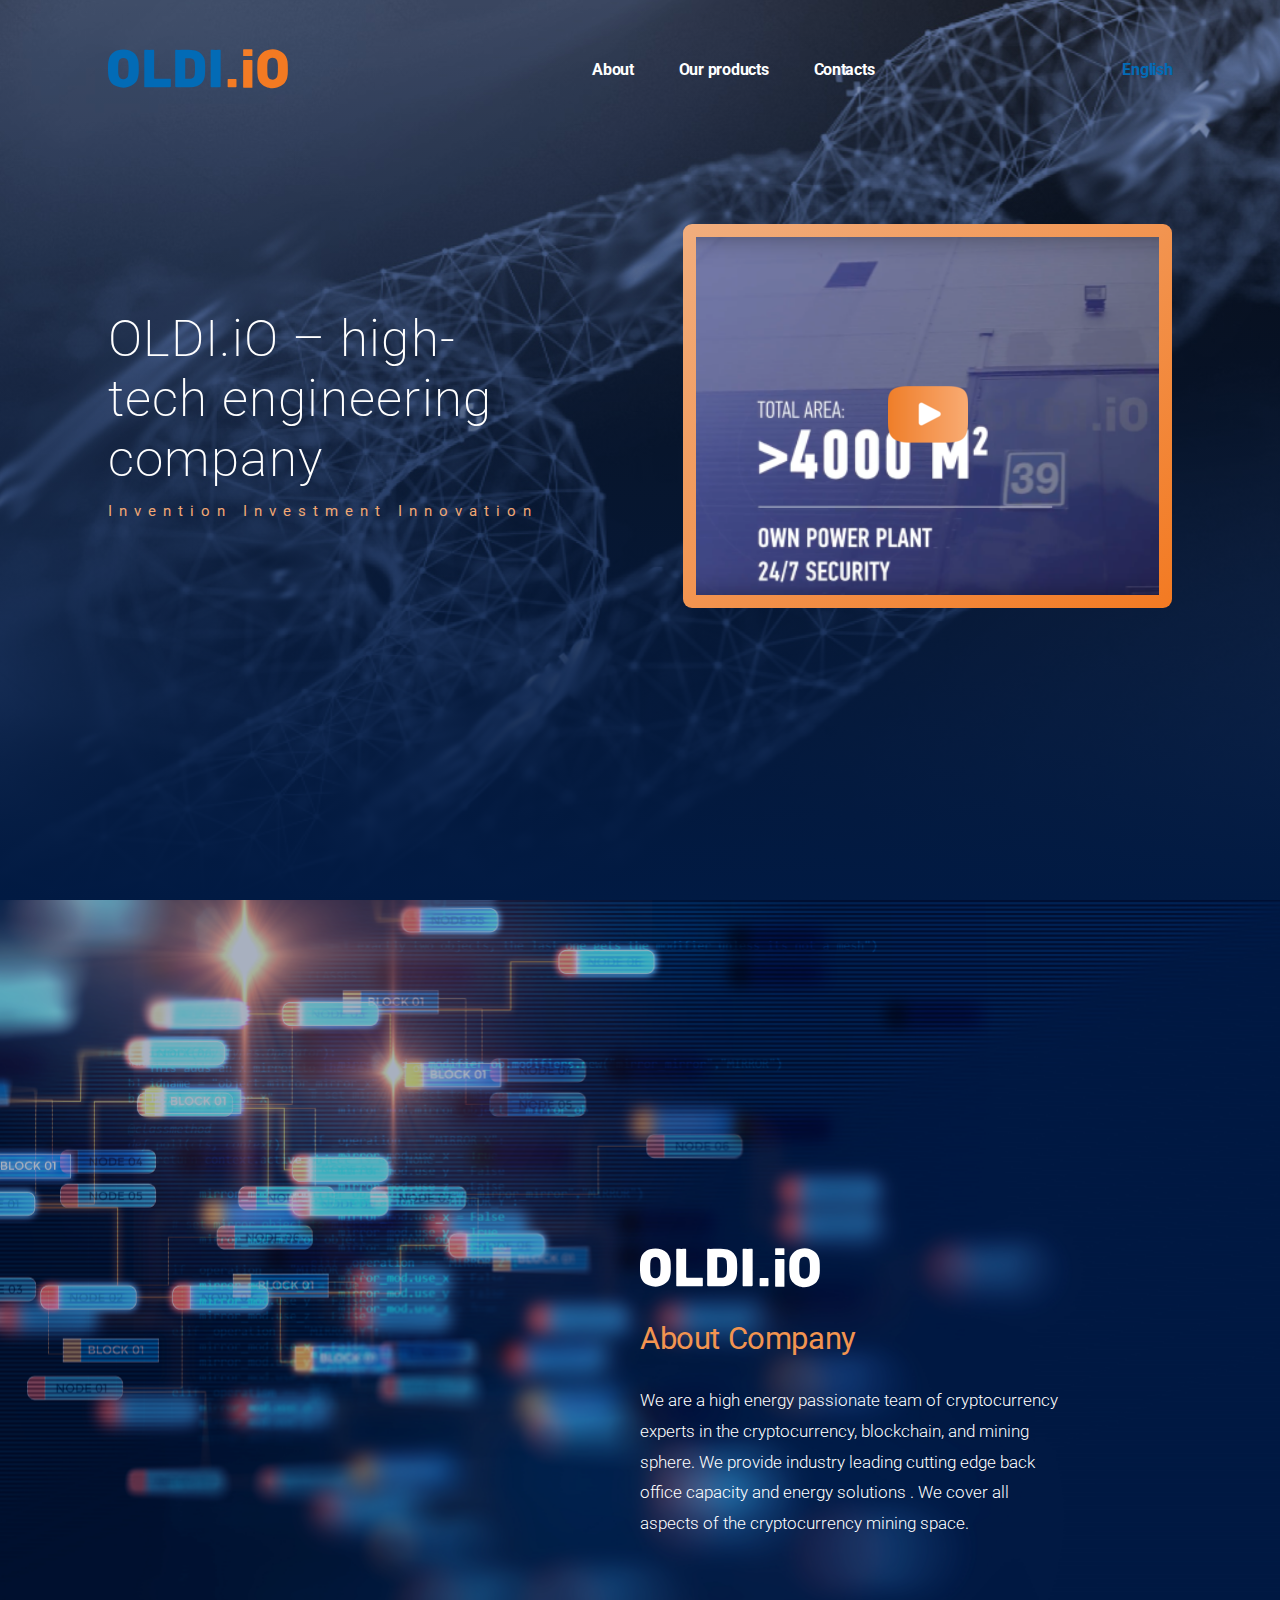
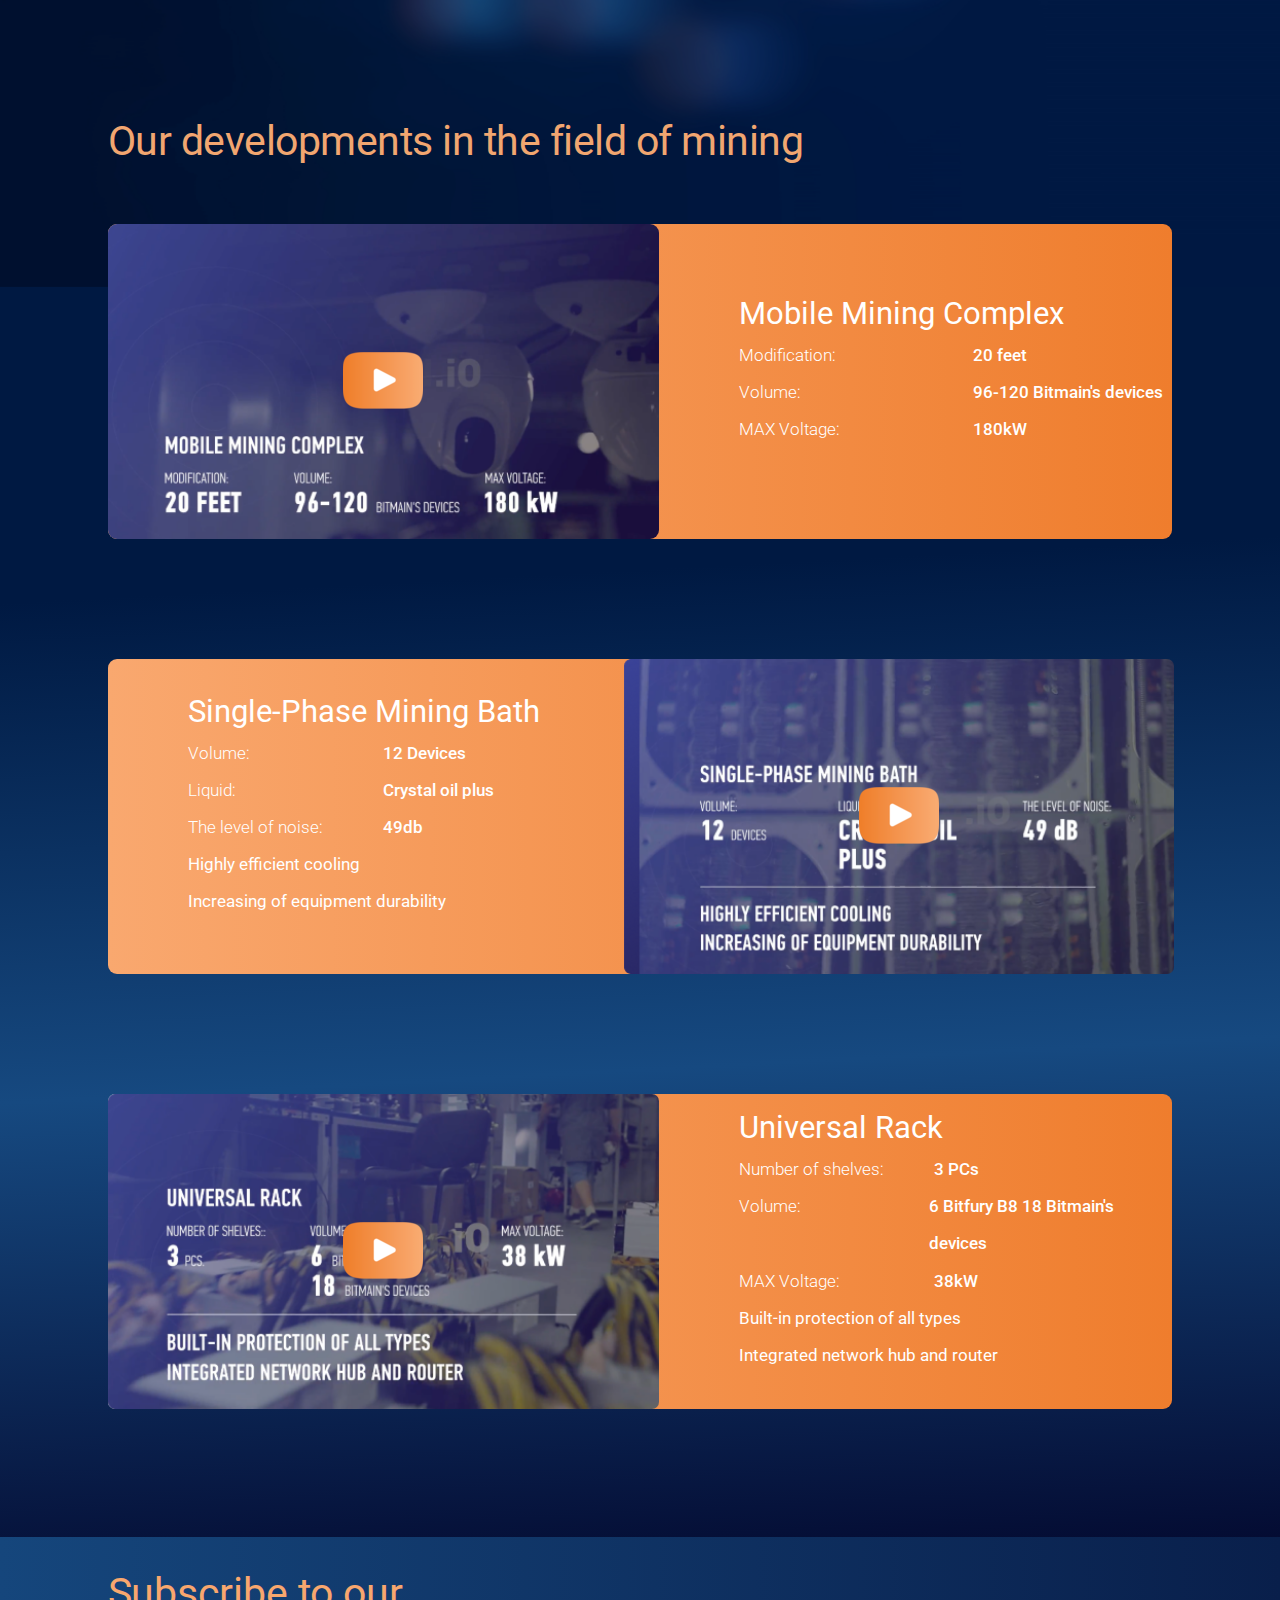
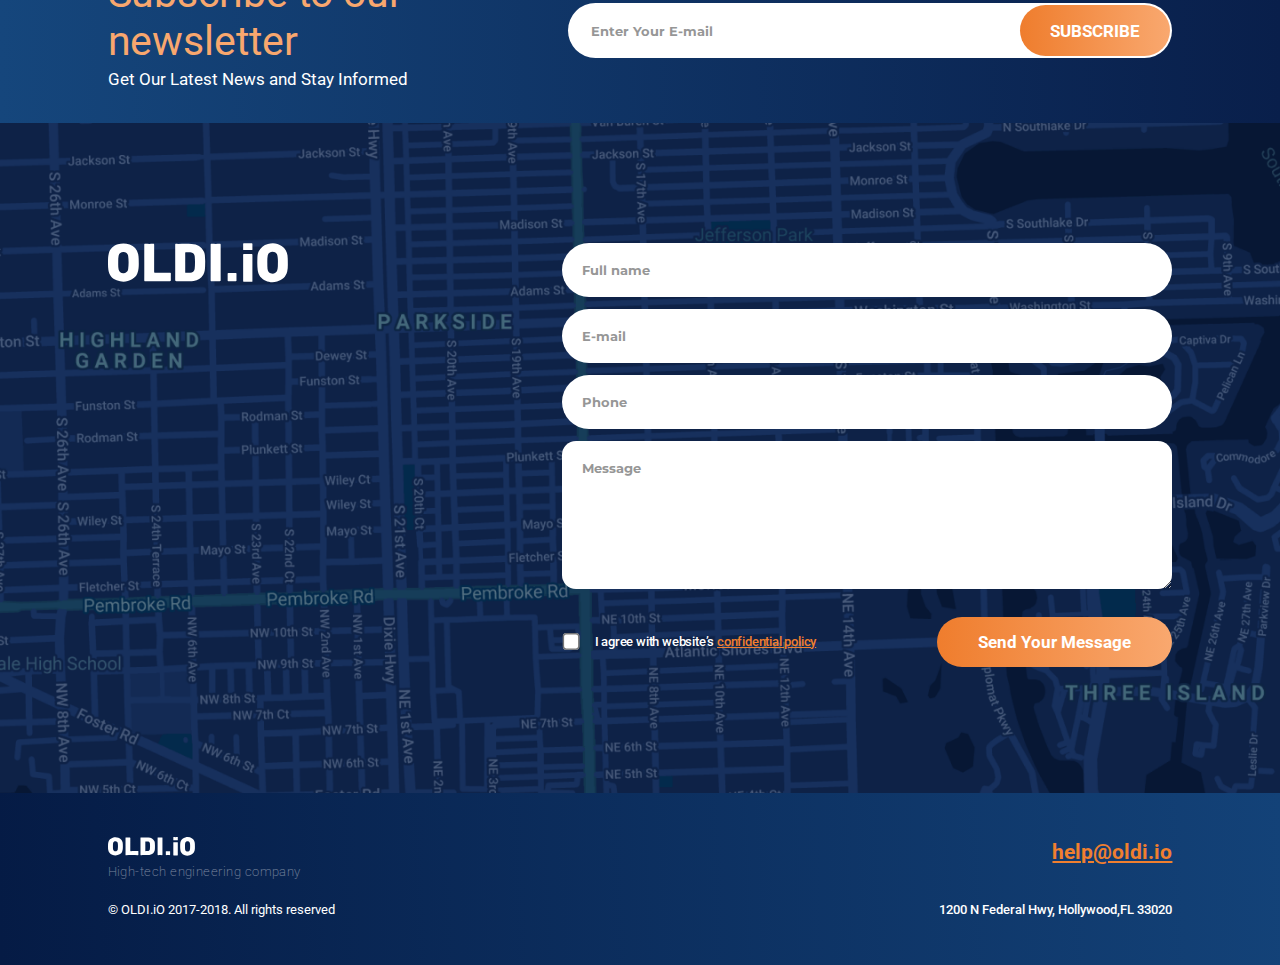
==== index.html @ c936d04b "fix_it" ====
<!DOCTYPE html><html lang="en"><head><meta charset="UTF-8"><meta name="viewport" content="width=device-width,initial-scale=1"><meta http-equiv="X-UA-Compatible" content="ie=edge"><title>Oldi.io</title><link rel="stylesheet" href="./css/main.css"><link rel="stylesheet" href="https://use.fontawesome.com/releases/v5.3.1/css/all.css" integrity="sha384-mzrmE5qonljUremFsqc01SB46JvROS7bZs3IO2EmfFsd15uHvIt+Y8vEf7N7fWAU" crossorigin="anonymous"><script src="https://code.jquery.com/jquery-3.2.1.min.js" integrity="sha256-hwg4gsxgFZhOsEEamdOYGBf13FyQuiTwlAQgxVSNgt4=" crossorigin="anonymous"></script><script>$(document).ready(function(){
    $("a[href*=\\#]:not([href=\\#])").on("click", function(e){
        var anchor = $(this);
        $('html, body').stop().animate({
            scrollTop: $(anchor.attr('href')).offset().top
        }, 777);
        e.preventDefault();
        return false;
    });
});</script></head><body><header class="header"><div class="header__container"><div class="header__topSection"><div class="logo"><a href="index.html"><img src="img/main_logo.svg" alt=""></a></div><nav><div class="icon-menu"><span class="divide"></span> <span class="divide"></span> <span class="divide"></span></div><div class="main-nav"><ul class="menu" id="menu"><div class="white-logo"><img src="img/oldi_logo.svg" alt=""></div><li class="menu__item"><a id="top" class="menu__link" href="#about">About</a></li><li class="menu__item"><a id="top" class="menu__link" href="#products">Our products</a></li><li class="menu__item"><a id="top" class="menu__link" href="#subscribe">Contacts</a></li><li class="menu__item language"><a href="#" id="switch_lang">English</a> <i class="fa fa-angle-down fa-lg" aria-hidden="true"></i><ul class="submenu"><li><a href="#">Russian</a></li></ul></li></ul></div></nav></div><div class="header__bottomSection"><div class="bottomBlock"><div class="leftSide"><h1 class="leftSide__title">OLDI.iO – high-tech engineering company</h1><div class="leftSide__subtitle">Invention Investment Innovation</div></div><div class="rightSide"><div class="wrapper_top_video"><div class="video_wrapper js-videoWrapper"><iframe class="videoIframe js-videoIframe" src="" frameborder="0" allowtransparency="true" allowfullscreen data-src="https://www.youtube.com/embed/zV1ddt6tlnE?autoplay=1&modestbranding=1&rel=0&hl=ru&showinfo=0&color=white"></iframe><button class="videoPoster js-videoPoster"></button></div></div></div></div></div></div></header><main><section class="about" id="about"><div class="content_block"><div class="about__logo"><img src="img/oldi_logo.svg" alt=""></div><div class="about__title"><h2>About Company</h2></div><div class="about__text"><p>We are a high energy passionate team of cryptocurrency experts in the cryptocurrency, blockchain, and mining sphere. We provide industry leading cutting edge back office capacity and energy solutions . We cover all aspects of the cryptocurrency mining space.</p></div></div></section><section class="products"><div class="products__container" id="products"><div class="title"><h2>Our developments in the field of mining</h2></div><div class="productBlock"><div class="productBlock__video first_product"><div class="video_wrapper video_wrapper_full js-videoWrapper"><iframe class="videoIframe js-videoIframe" src="" frameborder="0" allowtransparency="true" allowfullscreen data-src="https://www.youtube.com/embed/NB-iL1Y0TL0?autoplay=1&modestbranding=1&rel=0&hl=ru&showinfo=0&color=white"></iframe><button class="videoPoster js-videoPoster"></button></div></div><div class="productBlock__spec first"><h3>Mobile Mining Complex</h3><div class="block"><div class="content"><p class="title">Modification:</p><p class="value">20 feet</p></div><div class="content"><p class="title s">Volume:</p><p class="value">96-120 Bitmain's devices</p></div><div class="content"><p class="title">MAX Voltage:</p><p class="value">180kW</p></div></div></div></div><div class="productBlock rev"><div class="productBlock__video second_product"><div class="video_wrapper video_wrapper_full js-videoWrapper"><iframe class="videoIframe js-videoIframe" src="" frameborder="0" allowtransparency="true" allowfullscreen data-src="https://www.youtube.com/embed/-QDuSfb7Z5c?autoplay=1&modestbranding=1&rel=0&hl=ru&showinfo=0&color=white"></iframe><button class="videoPoster js-videoPoster"></button></div></div><div class="productBlock__spec second"><h3>Single-Phase Mining Bath</h3><div class="block"><div class="content"><p class="title">Volume:</p><p class="value">12 Devices</p></div><div class="content"><p class="title">Liquid:</p><p class="value">Crystal oil plus</p></div><div class="content"><p class="title">The level of noise:</p><p class="value">49db</p></div><div class="text"><p>Highly efficient cooling</p><p>Increasing of equipment durability</p></div></div></div></div><div class="productBlock"><div class="productBlock__video third_product"><div class="video_wrapper video_wrapper_full js-videoWrapper"><iframe class="videoIframe js-videoIframe" src="" frameborder="0" allowtransparency="true" allowfullscreen data-src="https://www.youtube.com/embed/tpHV596lscE?autoplay=1&modestbranding=1&rel=0&hl=ru&showinfo=0&color=white"></iframe><button class="videoPoster js-videoPoster"></button></div></div><div class="productBlock__spec third"><h3>Universal Rack</h3><div class="block"><div class="content"><p class="title">Number of shelves:</p><p class="value">3 PCs</p></div><div class="content"><p class="title s">Volume:</p><div class="str"><p class="value">6 Bitfury B8 18 Bitmain's devices</p></div><!-- <p class="value">6 Bitfury B8 18</p> <p class="value">Bitmain's devices</p></div> --></div><div class="content"><p class="title">MAX Voltage:</p><p class="value">38kW</p></div><div class="text"><p>Built-in protection of all types</p><p>Integrated network hub and router</p></div></div></div></div></div></section><section class="subscribe" id="subscribe"><div class="subscribe__container"><div class="sub-text"><h3>Subscribe to our newsletter</h3><p>Get Our Latest News and Stay Informed</p></div><div class="sub-mail"><div class="input-modern"><div class="done-send"><span>We send message</span></div><form class="sub_form"><input class="mail_sub" id="mail_sub" type="email" name="q" placeholder="Enter Your E-mail"> <button class="sendbtn" type="submit">SUBSCRIBE</button></form></div></div></div></section><section class="contacts" id="contacts"><div class="contacts__container"><div class="leftSide"><img src="img/oldi_logo.svg" alt="oldi_logo"></div><div class="rightSide"><div class="content-cnt"><div class="wrapp-create-complex"><div class="field-msg"><form action="" method="post" id="form_oldi"><div class="wrapp-input"><div><input class="base-input name" id="cc_name" type="text" name="name" placeholder="Full name" data-error-empty="Please Enter Your Last Name" data-error-format="Error format"></div></div><div class="wrapp-input"><div><input class="base-input" id="cc_mail" type="email" name="email" placeholder="E-mail" data-error-empty="Please Enter Your Email" data-error-format="Error format"></div></div><div class="wrapp-input"><div><input class="base-input" id="cc_phone" type="tel" name="phone" placeholder="Phone" data-error-empty="Please Enter Your Phone" data-error-format="Error format"></div></div><textarea class="base-textarea" id="cc_text" placeholder="Message" name="message"></textarea><div class="footer-form ds"><div class="check"><label class="label-box chBox-v2"><input type="checkbox" id="cc_agreement"><div class="box"></div><span class="morka">I agree with website’s <a href="/" target="_blank">confidential policy</a></span></label></div><div class="send"><input class="sendbtn" type="submit" id="form_btn" value="Send Your Message"></div></div></form></div></div></div></div></div></section></main><footer class="footer"><div class="footer__container"><div class="footerBlock"><div class="copyrights"><img src="img/oldi_logo.svg" alt=""><p>High-tech engineering company</p><span class="rights">© OLDI.iO 2017-2018. All rights reserved</span></div><div class="social"><span class="ico"><a href="#"><img src="img/ico/vk.png" alt="vk"></a></span><span class="ico"><a href="#"><img src="img/ico/inst.png" alt="insta"></a></span><span class="ico"><a href="#"><img src="img/ico/face.png" alt="facebook"></a></span><span class="ico"><a href="#"><img src="img/ico/tg.png" alt="telegram"></a></span></div><div class="helpAndadress"><a class="email" href="#">help@oldi.io</a> <span class="adress">1200 N Federal Hwy, Hollywood,FL 33020</span></div></div></div></footer><script src="./js/main.js"></script></body></html>
---- css/main.css ----
@import url("https://fonts.googleapis.com/css?family=Montserrat:100,100i,200,200i,300,300i,400,400i,500,500i,600,600i,700,700i,800,800i,900,900i");@import url("https://fonts.googleapis.com/css?family=Roboto:100,100i,300,300i,400,400i,500,500i,700,700i,900,900i");*{margin:0;padding:0;-webkit-box-sizing:border-box;box-sizing:border-box}*:after,*:before{-webkit-box-sizing:border-box;box-sizing:border-box}h1,h2,h3,h4,h5,h6,p,ul,li,a,img,input,button,textarea{margin:0;padding:0;overline:none}table{border-collapse:collapse;border-spacing:0}img{border:0}button,input,textarea{cursor:pointer}button:focus,button:active,input:focus,input:active,textarea:focus,textarea:active{outline:none}a{text-decoration:none;cursor:pointer}a:hover{text-decoration:none}li{list-style:none}.video_wrapper{width:100%;height:100%;margin:0 auto;position:relative}.video_wrapper_full{padding-top:315px}.videoIframe{position:absolute;top:0;bottom:0;right:0;left:0;width:100.3%;height:100%;background-color:transparent}.wrapper_top_video .videoPoster,.first_product .videoPoster,.second_product .videoPoster,.third_product .videoPoster{position:absolute;z-index:50;top:0px;left:0px;width:100%;height:100%;background-image:url(../img/yt/main_yt.png);background-size:cover;border:none;overflow:hidden;opacity:1;-webkit-transition:opacity 800ms, height 0s;transition:opacity 800ms, height 0s;-webkit-transition-delay:0s, 0s;transition-delay:0s, 0s;display:-moz-flex;display:-ms-flex;display:-o-flex;display:-webkit-box;display:-ms-flexbox;display:flex;-webkit-box-pack:center;-ms-flex-pack:center;justify-content:center;-ms-align-items:center;-webkit-box-align:center;-ms-flex-align:center;align-items:center}.first_product .video_wrapper{border-radius:9px}.first_product .videoPoster{background-image:url(../img/yt/first_product.png);border-radius:9px}@media screen and (min-width: 1550px){.first_product .videoPoster{background-position-y:-10px}}@media screen and (min-width: 1630px){.first_product .videoPoster{background-position-y:-20px}}@media screen and (min-width: 1800px){.first_product .videoPoster{background-position-y:-70px}}@media screen and (max-width: 380px){.first_product .videoPoster{background-position-x:-40px}}.second_product .video_wrapper{border-radius:9px;right:0}@media screen and (min-width: 415px){.second_product .video_wrapper{right:-2px}}@media screen and (max-width: 415px){.second_product .video_wrapper{right:1px;width:100.3%}}.second_product .videoPoster{background:url(../img/yt/second_product.png) no-repeat;border-radius:7px;background-size:cover}@media screen and (min-width: 1550px){.second_product .videoPoster{background-position-y:-10px;background-position-x:-2px}}@media screen and (min-width: 1630px){.second_product .videoPoster{background-position-y:-20px}}@media screen and (min-width: 1800px){.second_product .videoPoster{background-position-y:-70px}}@media screen and (max-width: 380px){.second_product .videoPoster{background-position-x:-50px}}.third_product .video_wrapper{border-radius:9px}.third_product .videoPoster{background-image:url(../img/yt/third_product.png);border-radius:7px}@media screen and (min-width: 1550px){.third_product .videoPoster{background-position-y:-10px}}@media screen and (min-width: 1630px){.third_product .videoPoster{background-position-y:-20px}}@media screen and (max-width: 380px){.third_product .videoPoster{background-position-x:-40px}}.videoPoster:after{content:url(../img/yt/play_btn.png);position:absolute}.videoWrapperActive .videoPoster{opacity:0;height:0;-webkit-transition-delay:0s, 800ms;transition-delay:0s, 800ms}body{margin:0}.animated{-webkit-animation-duration:1s;animation-duration:1s;-webkit-animation-fill-mode:both;animation-fill-mode:both}@-webkit-keyframes fadeInUp{from{opacity:0;-webkit-transform:translate3d(0, 100%, 0);transform:translate3d(0, 100%, 0)}to{opacity:1;-webkit-transform:translate3d(0, 0, 0);transform:translate3d(0, 0, 0)}}@keyframes fadeInUp{from{opacity:0;-webkit-transform:translate3d(0, 100%, 0);transform:translate3d(0, 100%, 0)}to{opacity:1;-webkit-transform:translate3d(0, 0, 0);transform:translate3d(0, 0, 0)}}.fadeInUp{-webkit-animation-name:fadeInUp;animation-name:fadeInUp}.header{background:-webkit-gradient(linear, left top, left bottom, from(rgba(50,44,103,0.0001)), to(#011A43)),url(../img/header_bg.svg) no-repeat;background:linear-gradient(rgba(50,44,103,0.0001), #011A43),url(../img/header_bg.svg) no-repeat;background-size:cover;height:100vh;padding-top:49px}@media screen and (max-width: 360px){.header{height:130vh}}.header__container{width:83.20%;margin:0 auto;display:-webkit-box;display:-ms-flexbox;display:flex;-webkit-box-pack:justify;-ms-flex-pack:justify;justify-content:space-between;-webkit-box-orient:vertical;-webkit-box-direction:normal;-ms-flex-direction:column;flex-direction:column}@media screen and (max-width: 1024px){.header__container{width:90%}}@media screen and (max-width: 480px){.header__container{width:89.3%}}@media screen and (max-width: 330px){.header__container{width:95%}}.header__topSection{display:-webkit-box;display:-ms-flexbox;display:flex;-webkit-box-orient:horizontal;-webkit-box-direction:normal;-ms-flex-direction:row;flex-direction:row;-webkit-box-pack:justify;-ms-flex-pack:justify;justify-content:space-between;margin-bottom:20vh}@media screen and (max-width: 1440px){.header__topSection{margin-bottom:15vh}}@media screen and (max-width: 1024px){.header__topSection{margin-bottom:20vh}}@media screen and (max-width: 768px){.header__topSection{-webkit-box-pack:center;-ms-flex-pack:center;justify-content:center}}@media screen and (max-width: 480px){.header__topSection{margin-bottom:44px}}.header__topSection .logo{height:40px;width:180px}.header__topSection nav{display:-webkit-box;display:-ms-flexbox;display:flex;-webkit-box-pack:center;-ms-flex-pack:center;justify-content:center;-webkit-box-orient:vertical;-webkit-box-direction:normal;-ms-flex-direction:column;flex-direction:column;float:left;webkit-transition:left 1s easy-out 0.5s}.header__topSection nav .icon-menu{width:20px;cursor:pointer;z-index:100;position:absolute;right:20px}.header__topSection nav .icon-menu .none{display:none}.header__topSection nav .icon-menu.close{position:absolute;right:0;width:60px;height:60px;display:-webkit-box;display:-ms-flexbox;display:flex;-webkit-box-align:center;-ms-flex-align:center;align-items:center;-webkit-box-pack:center;-ms-flex-pack:center;justify-content:center;z-index:600}.header__topSection nav .icon-menu.close:hover{opacity:0.8}.header__topSection nav .icon-menu.close:before,.header__topSection nav .icon-menu.close:after{position:absolute;content:' ';height:17px;width:2px;background-color:#fff}.header__topSection nav .icon-menu.close:before{-webkit-transform:rotate(45deg);transform:rotate(45deg)}.header__topSection nav .icon-menu.close:after{-webkit-transform:rotate(-45deg);transform:rotate(-45deg)}@media screen and (min-width: 1025px){.header__topSection nav .icon-menu{display:none}}.header__topSection nav .divide{display:block;height:2px;margin:3px 0;background:#fff}.header__topSection nav .main-nav{display:-webkit-box;display:-ms-flexbox;display:flex;-webkit-box-align:center;-ms-flex-align:center;align-items:center}.header__topSection nav .menu{display:-webkit-box;display:-ms-flexbox;display:flex;-webkit-box-orient:horizontal;-webkit-box-direction:normal;-ms-flex-direction:row;flex-direction:row;-webkit-box-align:end;-ms-flex-align:end;align-items:flex-end}@media screen and (max-width: 1025px){.header__topSection nav .menu{display:none}}.header__topSection nav .menu .white-logo{display:none}@media screen and (max-width: 1024px){.header__topSection nav .menu .white-logo{background:#01204c;display:-webkit-box;display:-ms-flexbox;display:flex;width:100%;z-index:1;position:absolute;padding-top:58.5px;-webkit-box-pack:center;-ms-flex-pack:center;justify-content:center;top:-134.5px;height:133px}.header__topSection nav .menu .white-logo img{width:180px;height:40px}}.header__topSection nav .menu__item{margin-right:45px;position:relative}.header__topSection nav .menu__item:nth-child(4){margin-right:248px}.header__topSection nav .menu__item:last-child{margin-right:0}@media screen and (max-width: 768px){.header__topSection nav .menu__item:last-child{-webkit-box-pack:justify;-ms-flex-pack:justify;justify-content:space-between}}.header__topSection nav .menu__item .fa{display:none;margin-right:6%;color:#8891c2}@media screen and (max-width: 768px){.header__topSection nav .menu__item .fa{display:block}}@media screen and (max-width: 1024px){.header__topSection nav .menu__item{border-top:solid 1px grey;padding:20px 0 20px 20px;background:#01204c;width:100%}}.header__topSection nav .menu__link,.header__topSection nav .menu .submenu li{font-family:'Roboto' , sans-serif;font-weight:bold;font-size:16px;line-height:19px;letter-spacing:-0.27px;color:#ffffff;display:-webkit-box;display:-ms-flexbox;display:flex;-webkit-box-orient:horizontal;-webkit-box-direction:normal;-ms-flex-flow:row nowrap;flex-flow:row nowrap;-webkit-box-pack:center;-ms-flex-pack:center;justify-content:center;-webkit-box-align:center;-ms-flex-align:center;align-items:center}@media screen and (max-width: 1024px){.header__topSection nav .menu__link,.header__topSection nav .menu .submenu li{font-weight:300;opacity:1;-webkit-box-pack:start;-ms-flex-pack:start;justify-content:flex-start}}@media screen and (max-width: 375px){.header__topSection nav .menu__link,.header__topSection nav .menu .submenu li{font-size:12px}}.header__topSection nav .menu.show{display:-webkit-box;display:-ms-flexbox;display:flex;-webkit-box-orient:vertical;-webkit-box-direction:normal;-ms-flex-flow:column;flex-flow:column;-webkit-box-align:start;-ms-flex-align:start;align-items:flex-start;margin-top:175px;position:absolute;left:0;width:100%;z-index:500}.header__topSection .language{display:-webkit-box;display:-ms-flexbox;display:flex;-webkit-box-align:center;-ms-flex-align:center;align-items:center;position:relative}.header__topSection .language .submenu{display:none;position:absolute;right:0px;top:0px;overflow:hidden}@media screen and (max-width: 768px){.header__topSection .language .submenu{padding-top:0}}.header__topSection .language .submenu li{background:#01204c;padding:10px;width:100%;text-align:center}@media screen and (max-width: 768px){.header__topSection .language .submenu li{padding-top:0;width:100%;padding:20px 0 20px 20px;text-align:left}}.header__topSection .language .submenu li a{color:#fff}.header__topSection .language .submenu li a:hover{color:#F1A874}.header__topSection .language #switch_lang{font-family:'Roboto' , sans-serif;font-weight:bold;font-size:16px;line-height:19px;letter-spacing:-0.27px;color:#036BB6}.header__topSection .language #switch_lang:hover{color:#F1A874}@media screen and (max-width: 375px){.header__topSection .language #switch_lang{font-size:12px}}.header__topSection .language:hover .submenu{top:15px;display:-webkit-box;display:-ms-flexbox;display:flex;-webkit-box-align:center;-ms-flex-align:center;align-items:center;-webkit-box-pack:center;-ms-flex-pack:center;justify-content:center;width:140px;height:50px}@media screen and (max-width: 768px){.header__topSection .language:hover .submenu{border-top:1px solid grey;height:59px;top:58px;width:100%}}.header__bottomSection .bottomBlock{display:-webkit-box;display:-ms-flexbox;display:flex;-webkit-box-orient:horizontal;-webkit-box-direction:normal;-ms-flex-direction:row;flex-direction:row;-webkit-box-pack:justify;-ms-flex-pack:justify;justify-content:space-between}@media screen and (max-width: 768px){.header__bottomSection .bottomBlock{-webkit-box-orient:vertical;-webkit-box-direction:normal;-ms-flex-direction:column;flex-direction:column;-webkit-box-pack:center;-ms-flex-pack:center;justify-content:center;-webkit-box-align:center;-ms-flex-align:center;align-items:center}}.header__bottomSection .bottomBlock .leftSide{display:-webkit-box;display:-ms-flexbox;display:flex;-webkit-box-orient:vertical;-webkit-box-direction:normal;-ms-flex-direction:column;flex-direction:column;-webkit-box-pack:center;-ms-flex-pack:center;justify-content:center;width:54%}@media screen and (max-width: 768px){.header__bottomSection .bottomBlock .leftSide{-webkit-box-align:center;-ms-flex-align:center;align-items:center;width:100%}}.header__bottomSection .bottomBlock .leftSide__title{font-family:'Roboto', sans-serif;font-size:51px;line-height:60px;letter-spacing:1.24px;color:#fff;margin-bottom:11.5px;font-weight:200 !important;max-width:35vmax}@media screen and (max-width: 768px){.header__bottomSection .bottomBlock .leftSide__title{max-width:60vmax;text-align:center}}@media screen and (max-width: 480px){.header__bottomSection .bottomBlock .leftSide__title{font-size:31px;font-weight:300;letter-spacing:0.8px;text-align:center;line-height:40px}}.header__bottomSection .bottomBlock .leftSide__subtitle{font-family:'Roboto', sans-serif;font-size:15px;line-height:23px;letter-spacing:7px;color:#F1A874}@media screen and (max-width: 768px){.header__bottomSection .bottomBlock .leftSide__subtitle{text-align:center;margin-bottom:40px}}@media screen and (max-width: 480px){.header__bottomSection .bottomBlock .leftSide__subtitle{font-size:11px;line-height:2.09;letter-spacing:5.5px;text-align:center;margin-bottom:15px}}@media screen and (max-width: 330px){.header__bottomSection .bottomBlock .leftSide__subtitle{letter-spacing:4.5px}}.header__bottomSection .bottomBlock .rightSide{width:46%;height:25em}@media screen and (max-width: 1330px){.header__bottomSection .bottomBlock .rightSide{height:24em}}@media screen and (max-width: 1200px){.header__bottomSection .bottomBlock .rightSide{height:305px}}@media screen and (max-width: 768px){.header__bottomSection .bottomBlock .rightSide{width:500px}}@media screen and (max-width: 480px){.header__bottomSection .bottomBlock .rightSide{width:360px}}@media screen and (max-width: 375px){.header__bottomSection .bottomBlock .rightSide{width:300px}}.header__bottomSection .bottomBlock .rightSide .wrapper_top_video{background:-webkit-gradient(linear, right bottom, left top, from(#f37a22), to(#f1ae7e));background:linear-gradient(to top left, #f37a22, #f1ae7e);padding:13px;border-radius:9px;height:100%}.about{background:url(../img/about_bg.png) no-repeat;background-color:#011A43;background-size:cover;height:987px;display:-webkit-box;display:-ms-flexbox;display:flex;-webkit-box-pack:end;-ms-flex-pack:end;justify-content:flex-end;-webkit-box-align:center;-ms-flex-align:center;align-items:center}@media screen and (max-width: 768px){.about{-webkit-box-pack:center;-ms-flex-pack:center;justify-content:center;-webkit-box-align:start;-ms-flex-align:start;align-items:flex-start;padding-top:250px}}@media screen and (max-width: 480px){.about{padding-top:130px;background-position-y:-240px}}.about .content_block{width:50%}@media screen and (max-width: 768px){.about .content_block{display:-webkit-box;display:-ms-flexbox;display:flex;-webkit-box-align:center;-ms-flex-align:center;align-items:center;-webkit-box-pack:center;-ms-flex-pack:center;justify-content:center;-webkit-box-orient:vertical;-webkit-box-direction:normal;-ms-flex-direction:column;flex-direction:column;width:100%}}.about__logo{margin-bottom:28px}.about__title h2{font-family:'Roboto' , sans-serif;font-size:31px;font-weight:normal;font-style:normal;font-stretch:normal;line-height:normal;letter-spacing:-0.4px;color:#f29450;margin-bottom:28px}@media screen and (max-width: 768px){.about__title h2{font-size:21px}}.about__text p{font-family:'Roboto' , sans-serif;font-size:17px;font-weight:300;font-style:normal;font-stretch:normal;line-height:1.82;letter-spacing:normal;color:#fff;max-width:32.98vmax}@media screen and (max-width: 768px){.about__text p{font-size:26px;max-width:60vmax;text-align:center}}@media screen and (max-width: 480px){.about__text p{font-size:17px;line-height:1.82;text-align:center;padding:0 20px 0 20px}}.products{background-image:linear-gradient(177deg, #001942 24%, #164980 62%, #040c33);background-repeat:no-repeat;background-size:cover;height:1250px;position:relative}@media screen and (max-width: 480px){.products{height:1680px}}@media screen and (max-width: 440px){.products{height:1550px}}@media screen and (max-width: 320px){.products{height:1750px}}.products__container{width:83.20%;margin:0 auto;display:-webkit-box;display:-ms-flexbox;display:flex;-webkit-box-pack:justify;-ms-flex-pack:justify;justify-content:space-between;-webkit-box-orient:vertical;-webkit-box-direction:normal;-ms-flex-direction:column;flex-direction:column;position:absolute;top:-220px;left:0;right:0}@media screen and (max-width: 768px){.products__container{top:-220px}}@media screen and (max-width: 480px){.products__container{top:-450px;width:89.3%}}.products .title h2{font-family:'Roboto', sans-serif;font-size:41px;font-weight:normal;font-style:normal;font-stretch:normal;line-height:normal;letter-spacing:-0.5px;color:#f1a670;margin-bottom:59px;margin-top:50px}@media screen and (max-width: 768px){.products .title h2{text-align:center}}@media screen and (max-width: 480px){.products .title h2{font-size:31px;letter-spacing:-0.4px;text-align:center;padding:0px 30px 0 30px;margin-bottom:25px}}@media screen and (max-width: 380px){.products .title h2{padding:0px 20px 0 20px}}@media screen and (max-width: 380px){.products .title h2{padding:0px 5px 0 5px}}.products .productBlock{display:-webkit-box;display:-ms-flexbox;display:flex;-webkit-box-orient:horizontal;-webkit-box-direction:normal;-ms-flex-direction:row;flex-direction:row;margin-bottom:120px;background:-webkit-gradient(linear, right top, left top, from(#ef7d2d), to(#f9a86f));background:linear-gradient(to left, #ef7d2d, #f9a86f);border-radius:9px}@media screen and (max-width: 600px){.products .productBlock{-webkit-box-orient:vertical;-webkit-box-direction:normal;-ms-flex-direction:column;flex-direction:column;-webkit-box-pack:center;-ms-flex-pack:center;justify-content:center;-webkit-box-align:center;-ms-flex-align:center;align-items:center}}@media screen and (max-width: 480px){.products .productBlock{margin-bottom:55px}}.products .productBlock.rev{-webkit-box-orient:horizontal;-webkit-box-direction:reverse;-ms-flex-direction:row-reverse;flex-direction:row-reverse}@media screen and (max-width: 480px){.products .productBlock.rev{-webkit-box-orient:vertical;-webkit-box-direction:normal;-ms-flex-direction:column;flex-direction:column}}.products .productBlock__video{width:45vw}.products .productBlock__video iframe{height:100%}@media screen and (min-width: 1440px){.products .productBlock__video{width:45vw}}@media screen and (min-width: 1600px){.products .productBlock__video{width:45vw}}@media screen and (min-width: 1700px){.products .productBlock__video{width:45vw}}@media screen and (max-width: 600px){.products .productBlock__video{width:100.36%}}@media screen and (max-width: 480px){.products .productBlock__video{width:100.3%;margin-bottom:15px}}.products .productBlock__video .yt{border-radius:20px}.products .productBlock__spec{display:-webkit-box;display:-ms-flexbox;display:flex;-webkit-box-orient:vertical;-webkit-box-direction:normal;-ms-flex-direction:column;flex-direction:column;-webkit-box-pack:center;-ms-flex-pack:center;justify-content:center;padding-left:80px;font-family:'Roboto', sans-serif;font-size:17px;font-weight:normal;font-style:normal;font-stretch:normal;line-height:2.18;letter-spacing:normal;color:#fff;width:50%}.products .productBlock__spec.first .block .content .title{width:54%}.products .productBlock__spec.first .block .content .title.s{width:54%}@media screen and (max-width: 420px){.products .productBlock__spec.first .block .content .title.s{width:72%}}@media screen and (max-width: 420px){.products .productBlock__spec.first .block .content .title{width:57%}}@media screen and (max-width: 375px){.products .productBlock__spec.first .block .content .title{width:54%}}@media screen and (max-width: 330px){.products .productBlock__spec.first .block .content .title{width:50%}}@media screen and (max-width: 768px){.products .productBlock__spec.second .block .content .title{width:50%}}@media screen and (max-width: 480px){.products .productBlock__spec.second .block .content .title{width:60%}}@media screen and (max-width: 768px){.products .productBlock__spec.third .block .content .title{width:50%}}@media screen and (max-width: 480px){.products .productBlock__spec.third .block .content .title{width:51%}}@media screen and (max-width: 330px){.products .productBlock__spec.third .block .content .title{width:60%}}@media screen and (max-width: 768px){.products .productBlock__spec.third .block .content .title .s{width:50%}}@media screen and (max-width: 480px){.products .productBlock__spec.third .block .content .title .s{width:51%}}@media screen and (max-width: 330px){.products .productBlock__spec.third .block .content .title .s{width:60%}}.products .productBlock__spec .block{width:100%;margin:0 0 20px 0}.products .productBlock__spec .block .content{display:-webkit-box;display:-ms-flexbox;display:flex;-webkit-box-orient:horizontal;-webkit-box-direction:normal;-ms-flex-direction:row;flex-direction:row;-webkit-box-pack:start;-ms-flex-pack:start;justify-content:flex-start}@media screen and (max-width: 1024px){.products .productBlock__spec .block .content .title.s{width:52%}}@media screen and (max-width: 768px){.products .productBlock__spec .block .content .title.s{width:77%}}@media screen and (max-width: 480px){.products .productBlock__spec .block .content .title.s{width:65%}}@media screen and (max-width: 420px){.products .productBlock__spec .block .content .title.s{width:74%}}@media screen and (max-width: 375px){.products .productBlock__spec .block .content .title.s{width:83%}}@media screen and (max-width: 360px){.products .productBlock__spec .block .content .title.s{width:87%}}@media screen and (max-width: 320px){.products .productBlock__spec .block .content .title.s{width:140%}}.products .productBlock__spec .block .content .str{display:-webkit-box;display:-ms-flexbox;display:flex;-webkit-box-orient:horizontal;-webkit-box-direction:normal;-ms-flex-direction:row;flex-direction:row}.products .productBlock__spec .block .content .str .value{margin-right:3px}@media screen and (max-width: 1024px){.products .productBlock__spec .block .content .str .value{max-width:81%;line-height:1.77}}@media screen and (max-width: 768px){.products .productBlock__spec .block .content .str .value{max-width:81%;line-height:1.77}}@media screen and (max-width: 375px){.products .productBlock__spec .block .content .str .value{max-width:90%}}@media screen and (max-width: 1340px){.products .productBlock__spec .block .content .str{-webkit-box-orient:vertical;-webkit-box-direction:normal;-ms-flex-direction:column;flex-direction:column}}@media screen and (max-width: 480px){.products .productBlock__spec .block .content{-webkit-box-orient:horizontal;-webkit-box-direction:normal;-ms-flex-flow:row;flex-flow:row}}@media screen and (max-width: 480px){.products .productBlock__spec .block .content .first .title{width:55%}}@media screen and (max-width: 480px){.products .productBlock__spec .block .content .first{display:-webkit-box;display:-ms-flexbox;display:flex;-webkit-box-orient:horizontal;-webkit-box-direction:normal;-ms-flex-direction:row;flex-direction:row;-webkit-box-pack:justify;-ms-flex-pack:justify;justify-content:space-between;width:94%}}@media screen and (max-width: 480px){.products .productBlock__spec .block .content .second{display:-webkit-box;display:-ms-flexbox;display:flex;-webkit-box-pack:justify;-ms-flex-pack:justify;justify-content:space-between;width:100%}}.products .productBlock__spec .block .content .title{width:45%;font-weight:300}@media screen and (max-width: 480px){.products .productBlock__spec .block .content .title.empty{width:53%}}.products .productBlock__spec .block .content .value{font-weight:500;line-height:2.18}.products .productBlock__spec .block .text{display:-webkit-box;display:-ms-flexbox;display:flex;-webkit-box-orient:vertical;-webkit-box-direction:normal;-ms-flex-direction:column;flex-direction:column}@media screen and (max-width: 1024px){.products .productBlock__spec{padding-left:20px}}@media screen and (max-width: 768px){.products .productBlock__spec{padding-left:15px;width:60%}}@media screen and (max-width: 600px){.products .productBlock__spec{width:100%}}@media screen and (max-width: 480px){.products .productBlock__spec{width:100%;padding-left:0;padding:0 10px 0 15px}}.products .productBlock__spec h3{font-size:31px;line-height:normal;line-height:37px;font-weight:400;margin-bottom:5px}@media screen and (max-width: 480px){.products .productBlock__spec h3{font-size:25px;line-height:37px;font-weight:300}}.subscribe{background:-webkit-gradient(linear, left top, right top, from(#15467c), to(#091f4b));background:linear-gradient(to right, #15467c, #091f4b);height:186px;display:-webkit-box;display:-ms-flexbox;display:flex;-webkit-box-align:center;-ms-flex-align:center;align-items:center}@media screen and (max-width: 768px){.subscribe{height:260px}}.subscribe__container{width:83.20%;margin:0 auto;display:-webkit-box;display:-ms-flexbox;display:flex;-webkit-box-pack:justify;-ms-flex-pack:justify;justify-content:space-between;-webkit-box-orient:horizontal;-webkit-box-direction:normal;-ms-flex-direction:row;flex-direction:row;-webkit-box-align:center;-ms-flex-align:center;align-items:center}@media screen and (max-width: 768px){.subscribe__container{-webkit-box-orient:vertical;-webkit-box-direction:normal;-ms-flex-direction:column;flex-direction:column}}@media screen and (max-width: 480px){.subscribe__container{width:89.3%}}.subscribe__container .this-tooltip{display:none}.subscribe__container .sub-text h3{font-family:'Roboto', sans-serif;font-size:41px;font-weight:normal;font-style:normal;font-stretch:normal;line-height:normal;letter-spacing:-0.1px;color:#f8a76e;margin-bottom:3px}@media screen and (max-width: 480px){.subscribe__container .sub-text h3{font-size:31px;text-align:center}}.subscribe__container .sub-text p{font-family:'Roboto', sans-serif;font-size:17px;font-weight:normal;font-style:normal;font-stretch:normal;line-height:1.35;color:#fff}@media screen and (max-width: 768px){.subscribe__container .sub-text p{text-align:center;margin-bottom:20px}}.subscribe__container .sub-mail{height:54px}@media screen and (max-width: 480px){.subscribe__container .sub-mail{width:100%}}.subscribe__container .done-send{display:none}.subscribe__container .sub_form{position:relative}.subscribe__container .sub_form .mail_sub{width:604px;height:55px;border-radius:100px;padding-left:23px;border:none;line-height:1.77;font-family:'Montserrat',sans-serif;font-size:13px;font-weight:bold;font-style:normal;font-stretch:normal;line-height:1.77;letter-spacing:normal;color:#969696}@media screen and (max-width: 1024px){.subscribe__container .sub_form .mail_sub{width:500px}}@media screen and (max-width: 480px){.subscribe__container .sub_form .mail_sub{width:100%}}.subscribe__container .sub_form .mail_sub::-webkit-input-placeholder{font-family:'Montserrat',sans-serif;font-size:13px;font-weight:bold;font-style:normal;font-stretch:normal;line-height:1.77;letter-spacing:normal;color:#969696}.subscribe__container .sub_form .mail_sub::-moz-placeholder{font-family:'Montserrat',sans-serif;font-size:13px;font-weight:bold;font-style:normal;font-stretch:normal;line-height:54px;letter-spacing:normal;color:#969696}.subscribe__container .sub_form .mail_sub:-moz-placeholder{font-family:'Montserrat',sans-serif;font-size:13px;font-weight:bold;font-style:normal;font-stretch:normal;line-height:1.77;letter-spacing:normal;color:#969696}.subscribe__container .sub_form .mail_sub:-ms-input-placeholder{font-family:'Montserrat',sans-serif;font-size:13px;font-weight:bold;font-style:normal;font-stretch:normal;line-height:54px;letter-spacing:normal;color:#969696}.subscribe__container .sendbtn{position:absolute;border:none;border-radius:100px;background:-webkit-gradient(linear, left top, right top, from(#ef7d2d), to(#f9a86f));background:linear-gradient(to right, #ef7d2d, #f9a86f);right:2px;top:2px;width:150px;height:51px;color:#fff;font-family:'Roboto', sans-serif;font-size:17px;font-weight:bold}@media screen and (max-width: 330px){.subscribe__container .sendbtn{width:130px}}.contacts{background:url(../img/contacts_bg.png);background-size:cover;background-color:#011a43;height:670px}.contacts__container{width:83.20%;margin:0 auto;display:-webkit-box;display:-ms-flexbox;display:flex;-webkit-box-pack:justify;-ms-flex-pack:justify;justify-content:space-between;-webkit-box-orient:horizontal;-webkit-box-direction:normal;-ms-flex-direction:row;flex-direction:row;padding-top:120px}@media screen and (max-width: 768px){.contacts__container{-webkit-box-orient:vertical;-webkit-box-direction:normal;-ms-flex-direction:column;flex-direction:column;-webkit-box-align:center;-ms-flex-align:center;align-items:center;padding-top:55px}}@media screen and (max-width: 480px){.contacts__container{width:89.3%}}.contacts__container .leftSide{width:50%}@media screen and (max-width: 768px){.contacts__container .leftSide{display:-webkit-box;display:-ms-flexbox;display:flex;-webkit-box-pack:center;-ms-flex-pack:center;justify-content:center;width:100%;margin-bottom:40px}}@media screen and (max-width: 480px){.contacts__container .rightSide{width:100%}}.contacts__container .rightSide .base-input{width:610px;height:54px;border-radius:27px;padding-left:20px;border:none;color:#969696;margin-bottom:12px;line-height:1.77;font-family:'Montserrat',sans-serif;font-size:13px;font-weight:bold;font-style:normal;font-stretch:normal}@media screen and (max-width: 1024px){.contacts__container .rightSide .base-input{width:100%}}@media screen and (max-width: 480px){.contacts__container .rightSide .base-input{width:100%}}.contacts__container .rightSide .base-input::-webkit-input-placeholder{font-family:'Montserrat',sans-serif;font-size:13px;font-weight:bold;font-style:normal;font-stretch:normal;line-height:1.77;letter-spacing:normal;color:#969696}.contacts__container .rightSide .base-input::-moz-placeholder{font-family:'Montserrat',sans-serif;font-size:13px;font-weight:bold;font-style:normal;font-stretch:normal;line-height:54px;letter-spacing:normal;color:#969696}.contacts__container .rightSide .base-input:-moz-placeholder{font-family:'Montserrat',sans-serif;font-size:13px;font-weight:bold;font-style:normal;font-stretch:normal;line-height:54px;letter-spacing:normal;color:#969696}.contacts__container .rightSide .base-input:-ms-input-placeholder{font-family:'Montserrat',sans-serif;font-size:13px;font-weight:bold;font-style:normal;font-stretch:normal;line-height:1.77;letter-spacing:normal;color:#969696}.contacts__container .rightSide .base-textarea{width:610px;height:148px;border-radius:14px;padding:16px 0 0 20px;margin-bottom:24px;font-family:'Montserrat',sans-serif;font-size:13px;font-weight:bold;font-style:normal;font-stretch:normal;line-height:1.77;letter-spacing:normal;color:#969696;border:none}@media screen and (max-width: 1024px){.contacts__container .rightSide .base-textarea{width:100%}}@media screen and (max-width: 480px){.contacts__container .rightSide .base-textarea{width:100%}}.contacts__container .rightSide .base-textarea::-webkit-input-placeholder{font-family:'Montserrat',sans-serif;font-size:13px;font-weight:bold;font-style:normal;font-stretch:normal;line-height:1.77;letter-spacing:normal;color:#969696}.contacts__container .rightSide .base-textarea::-moz-placeholder{font-family:'Montserrat',sans-serif;font-size:13px;font-weight:bold;font-style:normal;font-stretch:normal;line-height:1.77;letter-spacing:normal;color:#969696}.contacts__container .rightSide .footer-form{display:-webkit-box;display:-ms-flexbox;display:flex;-webkit-box-orient:horizontal;-webkit-box-direction:normal;-ms-flex-direction:row;flex-direction:row;-webkit-box-pack:justify;-ms-flex-pack:justify;justify-content:space-between;-webkit-box-align:center;-ms-flex-align:center;align-items:center}@media screen and (max-width: 480px){.contacts__container .rightSide .footer-form{-webkit-box-orient:vertical;-webkit-box-direction:normal;-ms-flex-direction:column;flex-direction:column}}@media screen and (max-width: 375px){.contacts__container .rightSide .footer-form .send{width:100%}}.contacts__container .rightSide .label-box{display:-webkit-box;display:-ms-flexbox;display:flex;-webkit-box-orient:horizontal;-webkit-box-direction:normal;-ms-flex-direction:row;flex-direction:row;-webkit-box-pack:justify;-ms-flex-pack:justify;justify-content:space-between;-webkit-box-align:center;-ms-flex-align:center;align-items:center}@media screen and (max-width: 480px){.contacts__container .rightSide .label-box{margin-bottom:30px}}.contacts__container .rightSide .label-box a{color:#f07f2f;text-decoration:underline}.contacts__container .rightSide .morka{font-family:'Roboto', sans-serif;font-size:13px;font-weight:500;font-style:normal;font-stretch:normal;line-height:1.46;letter-spacing:-0.2px;color:#fff}.contacts__container .rightSide #cc_agreement{margin-right:10px;zoom:1.4}.contacts__container .rightSide .sendbtn{border:none;border-radius:100px;background:-webkit-gradient(linear, left top, right top, from(#ef7d2d), to(#f9a86f));background:linear-gradient(to right, #ef7d2d, #f9a86f);width:235px;height:50px;color:#fff;font-family:'Roboto', sans-serif;font-size:17px;font-weight:bold}@media screen and (max-width: 375px){.contacts__container .rightSide .sendbtn{text-transform:uppercase;width:100%}}.footer{background:linear-gradient(88deg, #051b45, #134278);height:172px;display:-webkit-box;display:-ms-flexbox;display:flex;-webkit-box-align:center;-ms-flex-align:center;align-items:center}@media screen and (max-width: 480px){.footer{height:288px}}.footer__container{width:83.20%;margin:0 auto;display:-webkit-box;display:-ms-flexbox;display:flex;-webkit-box-pack:justify;-ms-flex-pack:justify;justify-content:space-between;-webkit-box-orient:vertical;-webkit-box-direction:normal;-ms-flex-direction:column;flex-direction:column}@media screen and (max-width: 480px){.footer__container{width:89.3%}}.footer__container .footerBlock{display:-webkit-box;display:-ms-flexbox;display:flex;-webkit-box-orient:horizontal;-webkit-box-direction:normal;-ms-flex-direction:row;flex-direction:row;-webkit-box-pack:justify;-ms-flex-pack:justify;justify-content:space-between;-webkit-box-align:center;-ms-flex-align:center;align-items:center}@media screen and (max-width: 480px){.footer__container .footerBlock{-webkit-box-orient:vertical;-webkit-box-direction:normal;-ms-flex-direction:column;flex-direction:column;position:relative}}.footer__container .footerBlock .copyrights img{height:19.5px}@media screen and (max-width: 480px){.footer__container .footerBlock .copyrights{display:-webkit-box;display:-ms-flexbox;display:flex;-webkit-box-align:center;-ms-flex-align:center;align-items:center;-webkit-box-pack:center;-ms-flex-pack:center;justify-content:center;-webkit-box-orient:vertical;-webkit-box-direction:normal;-ms-flex-direction:column;flex-direction:column;margin-top:60px}}@media screen and (max-width: 375px){.footer__container .footerBlock .copyrights{margin-top:30px}}@media screen and (max-width: 420px){.footer__container .footerBlock .copyrights img{margin-bottom:7px}}@media screen and (max-width: 375px){.footer__container .footerBlock .copyrights img{width:110px}}.footer__container .footerBlock .copyrights p{font-family:'Roboto', sans-serif;font-size:13px;line-height:23px;letter-spacing:.46px;font-weight:200;color:#fff;opacity:0.45;margin-bottom:15px}@media screen and (max-width: 480px){.footer__container .footerBlock .copyrights p{margin-bottom:115px}}.footer__container .footerBlock .copyrights .rights{font-family:'Roboto', sans-serif;font-size:13px;line-height:1.77;color:#fff;font-weight:400;letter-spacing:normal}@media screen and (max-width: 480px){.footer__container .footerBlock .copyrights .rights{font-weight:300;line-height:1.77}}.footer__container .footerBlock .social{display:none}@media screen and (max-width: 480px){.footer__container .footerBlock .social{display:none}}.footer__container .footerBlock .social .ico{margin-right:12px}.footer__container .footerBlock .helpAndadress{display:-webkit-box;display:-ms-flexbox;display:flex;-webkit-box-orient:vertical;-webkit-box-direction:normal;-ms-flex-direction:column;flex-direction:column;-webkit-box-align:end;-ms-flex-align:end;align-items:flex-end}@media screen and (max-width: 480px){.footer__container .footerBlock .helpAndadress{position:absolute;-webkit-box-align:center;-ms-flex-align:center;align-items:center;top:110px}}.footer__container .footerBlock .helpAndadress .email{font-family:'Roboto',sans-serif;font-weight:bold;font-size:21px;line-height:45px;color:#F07F2F;margin-bottom:25px;text-decoration:underline}@media screen and (max-width: 480px){.footer__container .footerBlock .helpAndadress .email{font-size:17px;line-height:2.65;letter-spacing:0.6px;margin-bottom:5px}}@media screen and (max-width: 375px){.footer__container .footerBlock .helpAndadress .email{margin-bottom:0;font-size:17px;line-height:2.65;letter-spacing:0.6px}}.footer__container .footerBlock .helpAndadress .adress{font-family:'Roboto',sans-serif;font-weight:500;font-size:13px;line-height:19px;color:#fff;margin-bottom:10px}.collapsed{opacity:0;visibility:hidden;pointer-events:none;-webkit-transition:all .2s ease-in-out;transition:all .2s ease-in-out}.form-valid{-webkit-box-shadow:0 4px 8px #708EFF;box-shadow:0 4px 8px #708EFF}.form-invalid{-webkit-box-shadow:0 4px 8px #F67B7B;box-shadow:0 4px 8px #F67B7B}

/*# sourceMappingURL=main.css.map */
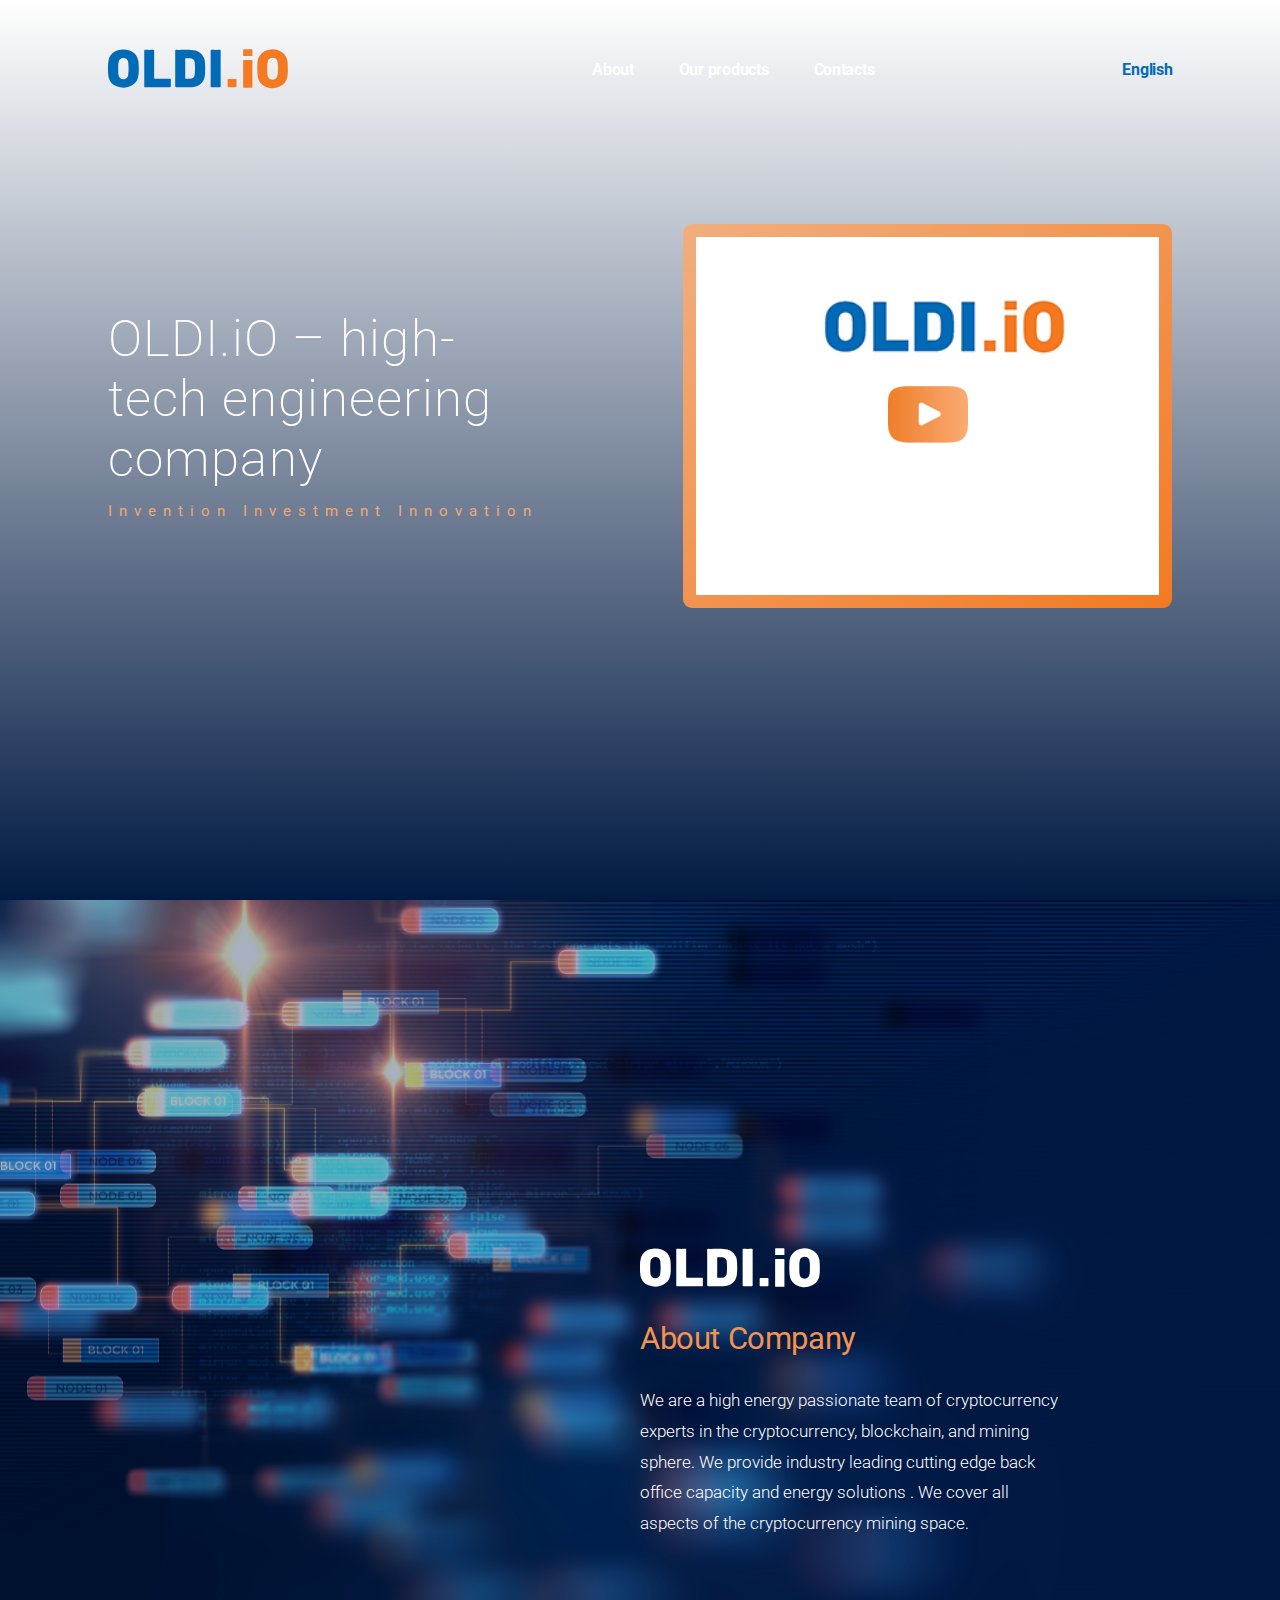
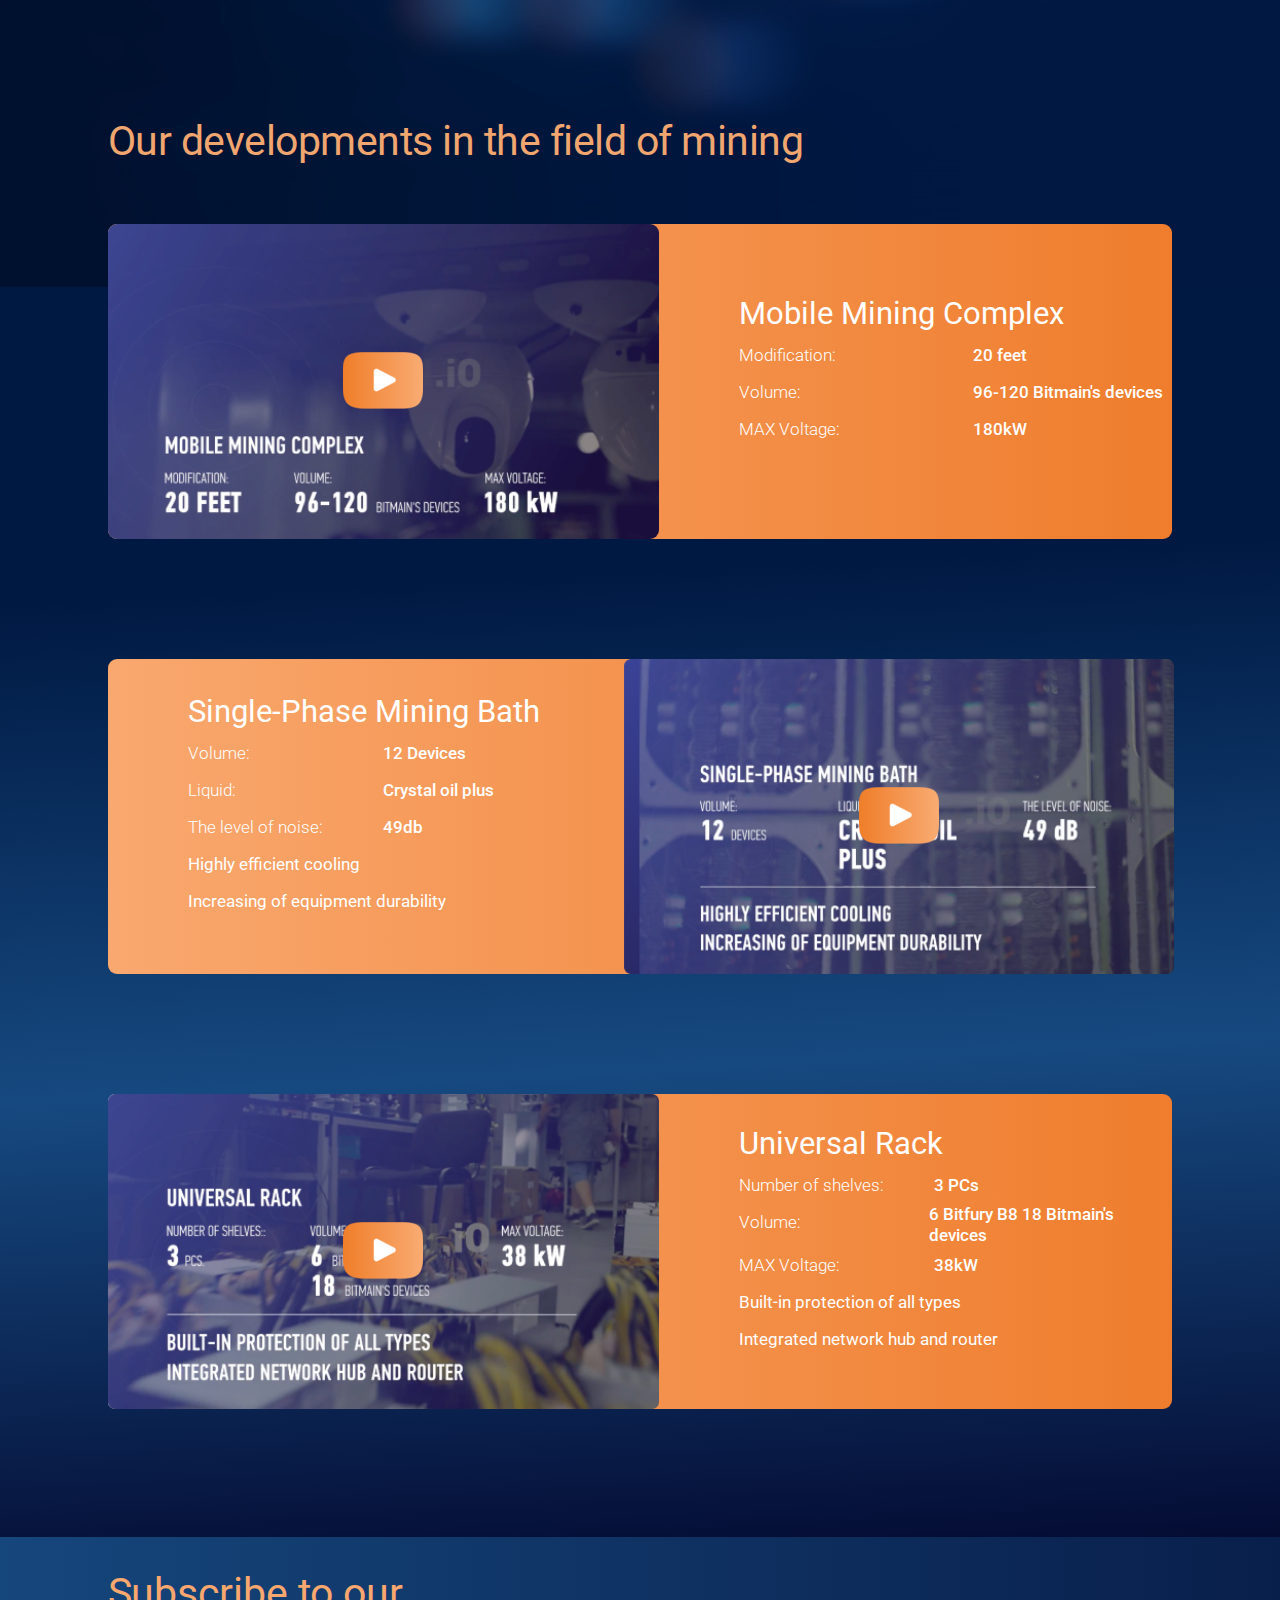
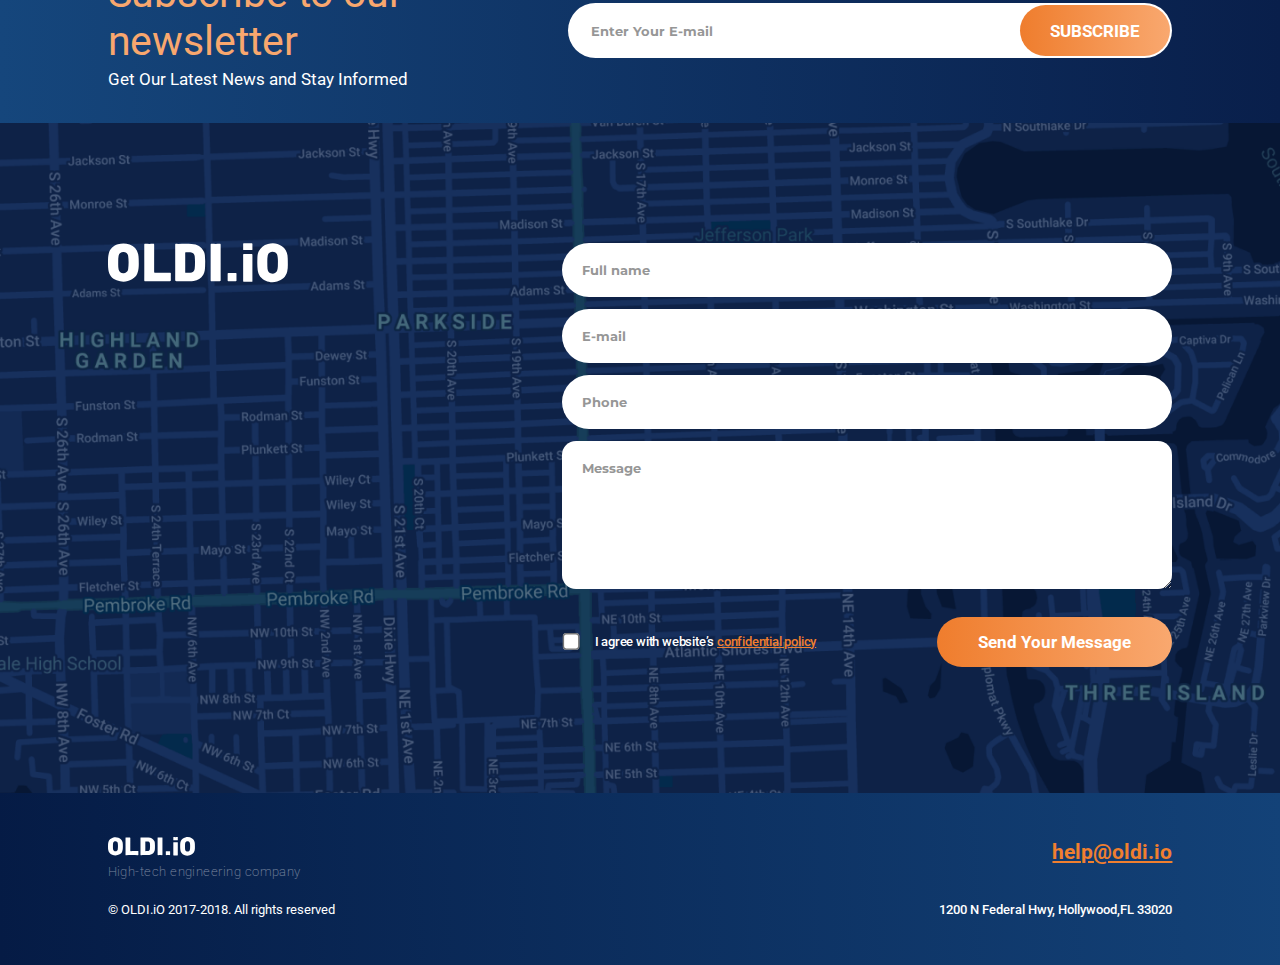
==== commit ce4b895e: "form" ====
--- a/index.html
+++ b/index.html
@@ -7,4 +7,4 @@
         e.preventDefault();
         return false;
     });
-});</script></head><body><header class="header"><div class="header__container"><div class="header__topSection"><div class="logo"><a href="index.html"><img src="img/main_logo.svg" alt=""></a></div><nav><div class="icon-menu"><span class="divide"></span> <span class="divide"></span> <span class="divide"></span></div><div class="main-nav"><ul class="menu" id="menu"><div class="white-logo"><img src="img/oldi_logo.svg" alt=""></div><li class="menu__item"><a id="top" class="menu__link" href="#about">About</a></li><li class="menu__item"><a id="top" class="menu__link" href="#products">Our products</a></li><li class="menu__item"><a id="top" class="menu__link" href="#subscribe">Contacts</a></li><li class="menu__item language"><a href="#" id="switch_lang">English</a> <i class="fa fa-angle-down fa-lg" aria-hidden="true"></i><ul class="submenu"><li><a href="#">Russian</a></li></ul></li></ul></div></nav></div><div class="header__bottomSection"><div class="bottomBlock"><div class="leftSide"><h1 class="leftSide__title">OLDI.iO – high-tech engineering company</h1><div class="leftSide__subtitle">Invention Investment Innovation</div></div><div class="rightSide"><div class="wrapper_top_video"><div class="video_wrapper js-videoWrapper"><iframe class="videoIframe js-videoIframe" src="" frameborder="0" allowtransparency="true" allowfullscreen data-src="https://www.youtube.com/embed/zV1ddt6tlnE?autoplay=1&modestbranding=1&rel=0&hl=ru&showinfo=0&color=white"></iframe><button class="videoPoster js-videoPoster"></button></div></div></div></div></div></div></header><main><section class="about" id="about"><div class="content_block"><div class="about__logo"><img src="img/oldi_logo.svg" alt=""></div><div class="about__title"><h2>About Company</h2></div><div class="about__text"><p>We are a high energy passionate team of cryptocurrency experts in the cryptocurrency, blockchain, and mining sphere. We provide industry leading cutting edge back office capacity and energy solutions . We cover all aspects of the cryptocurrency mining space.</p></div></div></section><section class="products"><div class="products__container" id="products"><div class="title"><h2>Our developments in the field of mining</h2></div><div class="productBlock"><div class="productBlock__video first_product"><div class="video_wrapper video_wrapper_full js-videoWrapper"><iframe class="videoIframe js-videoIframe" src="" frameborder="0" allowtransparency="true" allowfullscreen data-src="https://www.youtube.com/embed/NB-iL1Y0TL0?autoplay=1&modestbranding=1&rel=0&hl=ru&showinfo=0&color=white"></iframe><button class="videoPoster js-videoPoster"></button></div></div><div class="productBlock__spec first"><h3>Mobile Mining Complex</h3><div class="block"><div class="content"><p class="title">Modification:</p><p class="value">20 feet</p></div><div class="content"><p class="title s">Volume:</p><p class="value">96-120 Bitmain's devices</p></div><div class="content"><p class="title">MAX Voltage:</p><p class="value">180kW</p></div></div></div></div><div class="productBlock rev"><div class="productBlock__video second_product"><div class="video_wrapper video_wrapper_full js-videoWrapper"><iframe class="videoIframe js-videoIframe" src="" frameborder="0" allowtransparency="true" allowfullscreen data-src="https://www.youtube.com/embed/-QDuSfb7Z5c?autoplay=1&modestbranding=1&rel=0&hl=ru&showinfo=0&color=white"></iframe><button class="videoPoster js-videoPoster"></button></div></div><div class="productBlock__spec second"><h3>Single-Phase Mining Bath</h3><div class="block"><div class="content"><p class="title">Volume:</p><p class="value">12 Devices</p></div><div class="content"><p class="title">Liquid:</p><p class="value">Crystal oil plus</p></div><div class="content"><p class="title">The level of noise:</p><p class="value">49db</p></div><div class="text"><p>Highly efficient cooling</p><p>Increasing of equipment durability</p></div></div></div></div><div class="productBlock"><div class="productBlock__video third_product"><div class="video_wrapper video_wrapper_full js-videoWrapper"><iframe class="videoIframe js-videoIframe" src="" frameborder="0" allowtransparency="true" allowfullscreen data-src="https://www.youtube.com/embed/tpHV596lscE?autoplay=1&modestbranding=1&rel=0&hl=ru&showinfo=0&color=white"></iframe><button class="videoPoster js-videoPoster"></button></div></div><div class="productBlock__spec third"><h3>Universal Rack</h3><div class="block"><div class="content"><p class="title">Number of shelves:</p><p class="value">3 PCs</p></div><div class="content"><p class="title s">Volume:</p><div class="str"><p class="value">6 Bitfury B8 18 Bitmain's devices</p></div><!-- <p class="value">6 Bitfury B8 18</p> <p class="value">Bitmain's devices</p></div> --></div><div class="content"><p class="title">MAX Voltage:</p><p class="value">38kW</p></div><div class="text"><p>Built-in protection of all types</p><p>Integrated network hub and router</p></div></div></div></div></div></section><section class="subscribe" id="subscribe"><div class="subscribe__container"><div class="sub-text"><h3>Subscribe to our newsletter</h3><p>Get Our Latest News and Stay Informed</p></div><div class="sub-mail"><div class="input-modern"><div class="done-send"><span>We send message</span></div><form class="sub_form"><input class="mail_sub" id="mail_sub" type="email" name="q" placeholder="Enter Your E-mail"> <button class="sendbtn" type="submit">SUBSCRIBE</button></form></div></div></div></section><section class="contacts" id="contacts"><div class="contacts__container"><div class="leftSide"><img src="img/oldi_logo.svg" alt="oldi_logo"></div><div class="rightSide"><div class="content-cnt"><div class="wrapp-create-complex"><div class="field-msg"><form action="" method="post" id="form_oldi"><div class="wrapp-input"><div><input class="base-input name" id="cc_name" type="text" name="name" placeholder="Full name" data-error-empty="Please Enter Your Last Name" data-error-format="Error format"></div></div><div class="wrapp-input"><div><input class="base-input" id="cc_mail" type="email" name="email" placeholder="E-mail" data-error-empty="Please Enter Your Email" data-error-format="Error format"></div></div><div class="wrapp-input"><div><input class="base-input" id="cc_phone" type="tel" name="phone" placeholder="Phone" data-error-empty="Please Enter Your Phone" data-error-format="Error format"></div></div><textarea class="base-textarea" id="cc_text" placeholder="Message" name="message"></textarea><div class="footer-form ds"><div class="check"><label class="label-box chBox-v2"><input type="checkbox" id="cc_agreement"><div class="box"></div><span class="morka">I agree with website’s <a href="/" target="_blank">confidential policy</a></span></label></div><div class="send"><input class="sendbtn" type="submit" id="form_btn" value="Send Your Message"></div></div></form></div></div></div></div></div></section></main><footer class="footer"><div class="footer__container"><div class="footerBlock"><div class="copyrights"><img src="img/oldi_logo.svg" alt=""><p>High-tech engineering company</p><span class="rights">© OLDI.iO 2017-2018. All rights reserved</span></div><div class="social"><span class="ico"><a href="#"><img src="img/ico/vk.png" alt="vk"></a></span><span class="ico"><a href="#"><img src="img/ico/inst.png" alt="insta"></a></span><span class="ico"><a href="#"><img src="img/ico/face.png" alt="facebook"></a></span><span class="ico"><a href="#"><img src="img/ico/tg.png" alt="telegram"></a></span></div><div class="helpAndadress"><a class="email" href="#">help@oldi.io</a> <span class="adress">1200 N Federal Hwy, Hollywood,FL 33020</span></div></div></div></footer><script src="./js/main.js"></script></body></html>+});</script></head><body><header class="header"><div class="header__container"><div class="header__topSection"><div class="logo"><a href="index.html"><img src="img/main_logo.svg" alt=""></a></div><nav><div class="icon-menu"><span class="divide"></span> <span class="divide"></span> <span class="divide"></span></div><div class="main-nav"><ul class="menu" id="menu"><div class="white-logo"><img src="img/oldi_logo.svg" alt=""></div><li class="menu__item"><a id="top" class="menu__link" href="#about">About</a></li><li class="menu__item"><a id="top" class="menu__link" href="#products">Our products</a></li><li class="menu__item"><a id="top" class="menu__link" href="#subscribe">Contacts</a></li><li class="menu__item language"><a href="#" id="switch_lang">English</a> <i class="fa fa-angle-down fa-lg" aria-hidden="true"></i><ul class="submenu"><li><a href="#">Russian</a></li></ul></li></ul></div></nav></div><div class="header__bottomSection"><div class="bottomBlock"><div class="leftSide"><h1 class="leftSide__title">OLDI.iO – high-tech engineering company</h1><div class="leftSide__subtitle">Invention Investment Innovation</div></div><div class="rightSide"><div class="wrapper_top_video"><div class="video_wrapper js-videoWrapper"><iframe class="videoIframe js-videoIframe" src="" frameborder="0" allowtransparency="true" allowfullscreen data-src="https://www.youtube.com/embed/RHdM1r8n9Bk?autoplay=1&modestbranding=1&rel=0&hl=ru&showinfo=0&color=white"></iframe><button class="videoPoster js-videoPoster"></button></div></div></div></div></div></div></header><main><section class="about" id="about"><div class="content_block"><div class="about__logo"><img src="img/oldi_logo.svg" alt=""></div><div class="about__title"><h2>About Company</h2></div><div class="about__text"><p>We are a high energy passionate team of cryptocurrency experts in the cryptocurrency, blockchain, and mining sphere. We provide industry leading cutting edge back office capacity and energy solutions . We cover all aspects of the cryptocurrency mining space.</p></div></div></section><section class="products"><div class="products__container" id="products"><div class="title"><h2>Our developments in the field of mining</h2></div><div class="productBlock"><div class="productBlock__video first_product"><div class="video_wrapper video_wrapper_full js-videoWrapper"><iframe class="videoIframe js-videoIframe" src="" frameborder="0" allowtransparency="true" allowfullscreen data-src="https://www.youtube.com/embed/KFaSKKFzaxA?autoplay=1&modestbranding=1&rel=0&hl=ru&showinfo=0&color=white"></iframe><button class="videoPoster js-videoPoster"></button></div></div><div class="productBlock__spec first"><h3>Mobile Mining Complex</h3><div class="block"><div class="content"><p class="title">Modification:</p><p class="value">20 feet</p></div><div class="content"><p class="title s">Volume:</p><p class="value">96-120 Bitmain's devices</p></div><div class="content"><p class="title">MAX Voltage:</p><p class="value">180kW</p></div></div></div></div><div class="productBlock rev"><div class="productBlock__video second_product"><div class="video_wrapper video_wrapper_full js-videoWrapper"><iframe class="videoIframe js-videoIframe" src="" frameborder="0" allowtransparency="true" allowfullscreen data-src="https://www.youtube.com/embed/-QDuSfb7Z5c?autoplay=1&modestbranding=1&rel=0&hl=ru&showinfo=0&color=white"></iframe><button class="videoPoster js-videoPoster"></button></div></div><div class="productBlock__spec second"><h3>Single-Phase Mining Bath</h3><div class="block"><div class="content"><p class="title">Volume:</p><p class="value">12 Devices</p></div><div class="content"><p class="title">Liquid:</p><p class="value">Crystal oil plus</p></div><div class="content"><p class="title">The level of noise:</p><p class="value">49db</p></div><div class="text"><p>Highly efficient cooling</p><p>Increasing of equipment durability</p></div></div></div></div><div class="productBlock"><div class="productBlock__video third_product"><div class="video_wrapper video_wrapper_full js-videoWrapper"><iframe class="videoIframe js-videoIframe" src="" frameborder="0" allowtransparency="true" allowfullscreen data-src="https://www.youtube.com/embed/tpHV596lscE?autoplay=1&modestbranding=1&rel=0&hl=ru&showinfo=0&color=white"></iframe><button class="videoPoster js-videoPoster"></button></div></div><div class="productBlock__spec third"><h3>Universal Rack</h3><div class="block"><div class="content"><p class="title">Number of shelves:</p><p class="value">3 PCs</p></div><div class="content"><p class="title s">Volume:</p><div class="str"><p class="value">6 Bitfury B8 18 Bitmain's devices</p></div><!-- <p class="value">6 Bitfury B8 18</p> <p class="value">Bitmain's devices</p></div> --></div><div class="content"><p class="title">MAX Voltage:</p><p class="value">38kW</p></div><div class="text"><p>Built-in protection of all types</p><p>Integrated network hub and router</p></div></div></div></div></div></section><section class="subscribe" id="subscribe"><div class="subscribe__container"><div class="sub-text"><h3>Subscribe to our newsletter</h3><p>Get Our Latest News and Stay Informed</p></div><div class="sub-mail"><div class="input-modern"><div class="done-send"><span>We send message</span></div><form class="sub_form"><input class="mail_sub" id="mail_sub" type="email" name="q" placeholder="Enter Your E-mail"> <button class="sendbtn" type="submit">SUBSCRIBE</button></form></div></div></div></section><section class="contacts" id="contacts"><div class="contacts__container"><div class="leftSide"><img src="img/oldi_logo.svg" alt="oldi_logo"></div><div class="rightSide"><div class="content-cnt"><div class="wrapp-create-complex"><div class="field-msg"><form action="" method="post" id="form_oldi"><div class="wrapp-input"><div><input class="base-input name" id="cc_name" type="text" name="name" placeholder="Full name" data-error-empty="Please Enter Your Last Name" data-error-format="Error format"></div></div><div class="wrapp-input"><div><input class="base-input" id="cc_mail" type="email" name="email" placeholder="E-mail" data-error-empty="Please Enter Your Email" data-error-format="Error format"></div></div><div class="wrapp-input"><div><input class="base-input" id="cc_phone" type="tel" name="phone" placeholder="Phone" data-error-empty="Please Enter Your Phone" data-error-format="Error format"></div></div><textarea class="base-textarea" id="cc_text" placeholder="Message" name="message"></textarea><div class="footer-form ds"><div class="check"><label class="label-box chBox-v2"><input type="checkbox" id="cc_agreement"><div class="box"></div><span class="morka">I agree with website’s <a href="/" target="_blank">confidential policy</a></span></label></div><div class="send"><input class="sendbtn" type="submit" id="form_btn" value="Send Your Message"></div></div></form></div></div></div></div></div></section></main><footer class="footer"><div class="footer__container"><div class="footerBlock"><div class="copyrights"><img src="img/oldi_logo.svg" alt=""><p>High-tech engineering company</p><span class="rights">© OLDI.iO 2017-2018. All rights reserved</span></div><div class="social"><span class="ico"><a href="#"><img src="img/ico/vk.png" alt="vk"></a></span><span class="ico"><a href="#"><img src="img/ico/inst.png" alt="insta"></a></span><span class="ico"><a href="#"><img src="img/ico/face.png" alt="facebook"></a></span><span class="ico"><a href="#"><img src="img/ico/tg.png" alt="telegram"></a></span></div><div class="helpAndadress"><a class="email" href="#">help@oldi.io</a> <span class="adress">1200 N Federal Hwy, Hollywood,FL 33020</span></div></div></div></footer><script src="./js/main.js"></script></body></html>--- a/css/main.css
+++ b/css/main.css
@@ -1,3 +1,3 @@
-@import url("https://fonts.googleapis.com/css?family=Montserrat:100,100i,200,200i,300,300i,400,400i,500,500i,600,600i,700,700i,800,800i,900,900i");@import url("https://fonts.googleapis.com/css?family=Roboto:100,100i,300,300i,400,400i,500,500i,700,700i,900,900i");*{margin:0;padding:0;-webkit-box-sizing:border-box;box-sizing:border-box}*:after,*:before{-webkit-box-sizing:border-box;box-sizing:border-box}h1,h2,h3,h4,h5,h6,p,ul,li,a,img,input,button,textarea{margin:0;padding:0;overline:none}table{border-collapse:collapse;border-spacing:0}img{border:0}button,input,textarea{cursor:pointer}button:focus,button:active,input:focus,input:active,textarea:focus,textarea:active{outline:none}a{text-decoration:none;cursor:pointer}a:hover{text-decoration:none}li{list-style:none}.video_wrapper{width:100%;height:100%;margin:0 auto;position:relative}.video_wrapper_full{padding-top:315px}.videoIframe{position:absolute;top:0;bottom:0;right:0;left:0;width:100.3%;height:100%;background-color:transparent}.wrapper_top_video .videoPoster,.first_product .videoPoster,.second_product .videoPoster,.third_product .videoPoster{position:absolute;z-index:50;top:0px;left:0px;width:100%;height:100%;background-image:url(../img/yt/main_yt.png);background-size:cover;border:none;overflow:hidden;opacity:1;-webkit-transition:opacity 800ms, height 0s;transition:opacity 800ms, height 0s;-webkit-transition-delay:0s, 0s;transition-delay:0s, 0s;display:-moz-flex;display:-ms-flex;display:-o-flex;display:-webkit-box;display:-ms-flexbox;display:flex;-webkit-box-pack:center;-ms-flex-pack:center;justify-content:center;-ms-align-items:center;-webkit-box-align:center;-ms-flex-align:center;align-items:center}.first_product .video_wrapper{border-radius:9px}.first_product .videoPoster{background-image:url(../img/yt/first_product.png);border-radius:9px}@media screen and (min-width: 1550px){.first_product .videoPoster{background-position-y:-10px}}@media screen and (min-width: 1630px){.first_product .videoPoster{background-position-y:-20px}}@media screen and (min-width: 1800px){.first_product .videoPoster{background-position-y:-70px}}@media screen and (max-width: 380px){.first_product .videoPoster{background-position-x:-40px}}.second_product .video_wrapper{border-radius:9px;right:0}@media screen and (min-width: 415px){.second_product .video_wrapper{right:-2px}}@media screen and (max-width: 415px){.second_product .video_wrapper{right:1px;width:100.3%}}.second_product .videoPoster{background:url(../img/yt/second_product.png) no-repeat;border-radius:7px;background-size:cover}@media screen and (min-width: 1550px){.second_product .videoPoster{background-position-y:-10px;background-position-x:-2px}}@media screen and (min-width: 1630px){.second_product .videoPoster{background-position-y:-20px}}@media screen and (min-width: 1800px){.second_product .videoPoster{background-position-y:-70px}}@media screen and (max-width: 380px){.second_product .videoPoster{background-position-x:-50px}}.third_product .video_wrapper{border-radius:9px}.third_product .videoPoster{background-image:url(../img/yt/third_product.png);border-radius:7px}@media screen and (min-width: 1550px){.third_product .videoPoster{background-position-y:-10px}}@media screen and (min-width: 1630px){.third_product .videoPoster{background-position-y:-20px}}@media screen and (max-width: 380px){.third_product .videoPoster{background-position-x:-40px}}.videoPoster:after{content:url(../img/yt/play_btn.png);position:absolute}.videoWrapperActive .videoPoster{opacity:0;height:0;-webkit-transition-delay:0s, 800ms;transition-delay:0s, 800ms}body{margin:0}.animated{-webkit-animation-duration:1s;animation-duration:1s;-webkit-animation-fill-mode:both;animation-fill-mode:both}@-webkit-keyframes fadeInUp{from{opacity:0;-webkit-transform:translate3d(0, 100%, 0);transform:translate3d(0, 100%, 0)}to{opacity:1;-webkit-transform:translate3d(0, 0, 0);transform:translate3d(0, 0, 0)}}@keyframes fadeInUp{from{opacity:0;-webkit-transform:translate3d(0, 100%, 0);transform:translate3d(0, 100%, 0)}to{opacity:1;-webkit-transform:translate3d(0, 0, 0);transform:translate3d(0, 0, 0)}}.fadeInUp{-webkit-animation-name:fadeInUp;animation-name:fadeInUp}.header{background:-webkit-gradient(linear, left top, left bottom, from(rgba(50,44,103,0.0001)), to(#011A43)),url(../img/header_bg.svg) no-repeat;background:linear-gradient(rgba(50,44,103,0.0001), #011A43),url(../img/header_bg.svg) no-repeat;background-size:cover;height:100vh;padding-top:49px}@media screen and (max-width: 360px){.header{height:130vh}}.header__container{width:83.20%;margin:0 auto;display:-webkit-box;display:-ms-flexbox;display:flex;-webkit-box-pack:justify;-ms-flex-pack:justify;justify-content:space-between;-webkit-box-orient:vertical;-webkit-box-direction:normal;-ms-flex-direction:column;flex-direction:column}@media screen and (max-width: 1024px){.header__container{width:90%}}@media screen and (max-width: 480px){.header__container{width:89.3%}}@media screen and (max-width: 330px){.header__container{width:95%}}.header__topSection{display:-webkit-box;display:-ms-flexbox;display:flex;-webkit-box-orient:horizontal;-webkit-box-direction:normal;-ms-flex-direction:row;flex-direction:row;-webkit-box-pack:justify;-ms-flex-pack:justify;justify-content:space-between;margin-bottom:20vh}@media screen and (max-width: 1440px){.header__topSection{margin-bottom:15vh}}@media screen and (max-width: 1024px){.header__topSection{margin-bottom:20vh}}@media screen and (max-width: 768px){.header__topSection{-webkit-box-pack:center;-ms-flex-pack:center;justify-content:center}}@media screen and (max-width: 480px){.header__topSection{margin-bottom:44px}}.header__topSection .logo{height:40px;width:180px}.header__topSection nav{display:-webkit-box;display:-ms-flexbox;display:flex;-webkit-box-pack:center;-ms-flex-pack:center;justify-content:center;-webkit-box-orient:vertical;-webkit-box-direction:normal;-ms-flex-direction:column;flex-direction:column;float:left;webkit-transition:left 1s easy-out 0.5s}.header__topSection nav .icon-menu{width:20px;cursor:pointer;z-index:100;position:absolute;right:20px}.header__topSection nav .icon-menu .none{display:none}.header__topSection nav .icon-menu.close{position:absolute;right:0;width:60px;height:60px;display:-webkit-box;display:-ms-flexbox;display:flex;-webkit-box-align:center;-ms-flex-align:center;align-items:center;-webkit-box-pack:center;-ms-flex-pack:center;justify-content:center;z-index:600}.header__topSection nav .icon-menu.close:hover{opacity:0.8}.header__topSection nav .icon-menu.close:before,.header__topSection nav .icon-menu.close:after{position:absolute;content:' ';height:17px;width:2px;background-color:#fff}.header__topSection nav .icon-menu.close:before{-webkit-transform:rotate(45deg);transform:rotate(45deg)}.header__topSection nav .icon-menu.close:after{-webkit-transform:rotate(-45deg);transform:rotate(-45deg)}@media screen and (min-width: 1025px){.header__topSection nav .icon-menu{display:none}}.header__topSection nav .divide{display:block;height:2px;margin:3px 0;background:#fff}.header__topSection nav .main-nav{display:-webkit-box;display:-ms-flexbox;display:flex;-webkit-box-align:center;-ms-flex-align:center;align-items:center}.header__topSection nav .menu{display:-webkit-box;display:-ms-flexbox;display:flex;-webkit-box-orient:horizontal;-webkit-box-direction:normal;-ms-flex-direction:row;flex-direction:row;-webkit-box-align:end;-ms-flex-align:end;align-items:flex-end}@media screen and (max-width: 1025px){.header__topSection nav .menu{display:none}}.header__topSection nav .menu .white-logo{display:none}@media screen and (max-width: 1024px){.header__topSection nav .menu .white-logo{background:#01204c;display:-webkit-box;display:-ms-flexbox;display:flex;width:100%;z-index:1;position:absolute;padding-top:58.5px;-webkit-box-pack:center;-ms-flex-pack:center;justify-content:center;top:-134.5px;height:133px}.header__topSection nav .menu .white-logo img{width:180px;height:40px}}.header__topSection nav .menu__item{margin-right:45px;position:relative}.header__topSection nav .menu__item:nth-child(4){margin-right:248px}.header__topSection nav .menu__item:last-child{margin-right:0}@media screen and (max-width: 768px){.header__topSection nav .menu__item:last-child{-webkit-box-pack:justify;-ms-flex-pack:justify;justify-content:space-between}}.header__topSection nav .menu__item .fa{display:none;margin-right:6%;color:#8891c2}@media screen and (max-width: 768px){.header__topSection nav .menu__item .fa{display:block}}@media screen and (max-width: 1024px){.header__topSection nav .menu__item{border-top:solid 1px grey;padding:20px 0 20px 20px;background:#01204c;width:100%}}.header__topSection nav .menu__link,.header__topSection nav .menu .submenu li{font-family:'Roboto' , sans-serif;font-weight:bold;font-size:16px;line-height:19px;letter-spacing:-0.27px;color:#ffffff;display:-webkit-box;display:-ms-flexbox;display:flex;-webkit-box-orient:horizontal;-webkit-box-direction:normal;-ms-flex-flow:row nowrap;flex-flow:row nowrap;-webkit-box-pack:center;-ms-flex-pack:center;justify-content:center;-webkit-box-align:center;-ms-flex-align:center;align-items:center}@media screen and (max-width: 1024px){.header__topSection nav .menu__link,.header__topSection nav .menu .submenu li{font-weight:300;opacity:1;-webkit-box-pack:start;-ms-flex-pack:start;justify-content:flex-start}}@media screen and (max-width: 375px){.header__topSection nav .menu__link,.header__topSection nav .menu .submenu li{font-size:12px}}.header__topSection nav .menu.show{display:-webkit-box;display:-ms-flexbox;display:flex;-webkit-box-orient:vertical;-webkit-box-direction:normal;-ms-flex-flow:column;flex-flow:column;-webkit-box-align:start;-ms-flex-align:start;align-items:flex-start;margin-top:175px;position:absolute;left:0;width:100%;z-index:500}.header__topSection .language{display:-webkit-box;display:-ms-flexbox;display:flex;-webkit-box-align:center;-ms-flex-align:center;align-items:center;position:relative}.header__topSection .language .submenu{display:none;position:absolute;right:0px;top:0px;overflow:hidden}@media screen and (max-width: 768px){.header__topSection .language .submenu{padding-top:0}}.header__topSection .language .submenu li{background:#01204c;padding:10px;width:100%;text-align:center}@media screen and (max-width: 768px){.header__topSection .language .submenu li{padding-top:0;width:100%;padding:20px 0 20px 20px;text-align:left}}.header__topSection .language .submenu li a{color:#fff}.header__topSection .language .submenu li a:hover{color:#F1A874}.header__topSection .language #switch_lang{font-family:'Roboto' , sans-serif;font-weight:bold;font-size:16px;line-height:19px;letter-spacing:-0.27px;color:#036BB6}.header__topSection .language #switch_lang:hover{color:#F1A874}@media screen and (max-width: 375px){.header__topSection .language #switch_lang{font-size:12px}}.header__topSection .language:hover .submenu{top:15px;display:-webkit-box;display:-ms-flexbox;display:flex;-webkit-box-align:center;-ms-flex-align:center;align-items:center;-webkit-box-pack:center;-ms-flex-pack:center;justify-content:center;width:140px;height:50px}@media screen and (max-width: 768px){.header__topSection .language:hover .submenu{border-top:1px solid grey;height:59px;top:58px;width:100%}}.header__bottomSection .bottomBlock{display:-webkit-box;display:-ms-flexbox;display:flex;-webkit-box-orient:horizontal;-webkit-box-direction:normal;-ms-flex-direction:row;flex-direction:row;-webkit-box-pack:justify;-ms-flex-pack:justify;justify-content:space-between}@media screen and (max-width: 768px){.header__bottomSection .bottomBlock{-webkit-box-orient:vertical;-webkit-box-direction:normal;-ms-flex-direction:column;flex-direction:column;-webkit-box-pack:center;-ms-flex-pack:center;justify-content:center;-webkit-box-align:center;-ms-flex-align:center;align-items:center}}.header__bottomSection .bottomBlock .leftSide{display:-webkit-box;display:-ms-flexbox;display:flex;-webkit-box-orient:vertical;-webkit-box-direction:normal;-ms-flex-direction:column;flex-direction:column;-webkit-box-pack:center;-ms-flex-pack:center;justify-content:center;width:54%}@media screen and (max-width: 768px){.header__bottomSection .bottomBlock .leftSide{-webkit-box-align:center;-ms-flex-align:center;align-items:center;width:100%}}.header__bottomSection .bottomBlock .leftSide__title{font-family:'Roboto', sans-serif;font-size:51px;line-height:60px;letter-spacing:1.24px;color:#fff;margin-bottom:11.5px;font-weight:200 !important;max-width:35vmax}@media screen and (max-width: 768px){.header__bottomSection .bottomBlock .leftSide__title{max-width:60vmax;text-align:center}}@media screen and (max-width: 480px){.header__bottomSection .bottomBlock .leftSide__title{font-size:31px;font-weight:300;letter-spacing:0.8px;text-align:center;line-height:40px}}.header__bottomSection .bottomBlock .leftSide__subtitle{font-family:'Roboto', sans-serif;font-size:15px;line-height:23px;letter-spacing:7px;color:#F1A874}@media screen and (max-width: 768px){.header__bottomSection .bottomBlock .leftSide__subtitle{text-align:center;margin-bottom:40px}}@media screen and (max-width: 480px){.header__bottomSection .bottomBlock .leftSide__subtitle{font-size:11px;line-height:2.09;letter-spacing:5.5px;text-align:center;margin-bottom:15px}}@media screen and (max-width: 330px){.header__bottomSection .bottomBlock .leftSide__subtitle{letter-spacing:4.5px}}.header__bottomSection .bottomBlock .rightSide{width:46%;height:25em}@media screen and (max-width: 1330px){.header__bottomSection .bottomBlock .rightSide{height:24em}}@media screen and (max-width: 1200px){.header__bottomSection .bottomBlock .rightSide{height:305px}}@media screen and (max-width: 768px){.header__bottomSection .bottomBlock .rightSide{width:500px}}@media screen and (max-width: 480px){.header__bottomSection .bottomBlock .rightSide{width:360px}}@media screen and (max-width: 375px){.header__bottomSection .bottomBlock .rightSide{width:300px}}.header__bottomSection .bottomBlock .rightSide .wrapper_top_video{background:-webkit-gradient(linear, right bottom, left top, from(#f37a22), to(#f1ae7e));background:linear-gradient(to top left, #f37a22, #f1ae7e);padding:13px;border-radius:9px;height:100%}.about{background:url(../img/about_bg.png) no-repeat;background-color:#011A43;background-size:cover;height:987px;display:-webkit-box;display:-ms-flexbox;display:flex;-webkit-box-pack:end;-ms-flex-pack:end;justify-content:flex-end;-webkit-box-align:center;-ms-flex-align:center;align-items:center}@media screen and (max-width: 768px){.about{-webkit-box-pack:center;-ms-flex-pack:center;justify-content:center;-webkit-box-align:start;-ms-flex-align:start;align-items:flex-start;padding-top:250px}}@media screen and (max-width: 480px){.about{padding-top:130px;background-position-y:-240px}}.about .content_block{width:50%}@media screen and (max-width: 768px){.about .content_block{display:-webkit-box;display:-ms-flexbox;display:flex;-webkit-box-align:center;-ms-flex-align:center;align-items:center;-webkit-box-pack:center;-ms-flex-pack:center;justify-content:center;-webkit-box-orient:vertical;-webkit-box-direction:normal;-ms-flex-direction:column;flex-direction:column;width:100%}}.about__logo{margin-bottom:28px}.about__title h2{font-family:'Roboto' , sans-serif;font-size:31px;font-weight:normal;font-style:normal;font-stretch:normal;line-height:normal;letter-spacing:-0.4px;color:#f29450;margin-bottom:28px}@media screen and (max-width: 768px){.about__title h2{font-size:21px}}.about__text p{font-family:'Roboto' , sans-serif;font-size:17px;font-weight:300;font-style:normal;font-stretch:normal;line-height:1.82;letter-spacing:normal;color:#fff;max-width:32.98vmax}@media screen and (max-width: 768px){.about__text p{font-size:26px;max-width:60vmax;text-align:center}}@media screen and (max-width: 480px){.about__text p{font-size:17px;line-height:1.82;text-align:center;padding:0 20px 0 20px}}.products{background-image:linear-gradient(177deg, #001942 24%, #164980 62%, #040c33);background-repeat:no-repeat;background-size:cover;height:1250px;position:relative}@media screen and (max-width: 480px){.products{height:1680px}}@media screen and (max-width: 440px){.products{height:1550px}}@media screen and (max-width: 320px){.products{height:1750px}}.products__container{width:83.20%;margin:0 auto;display:-webkit-box;display:-ms-flexbox;display:flex;-webkit-box-pack:justify;-ms-flex-pack:justify;justify-content:space-between;-webkit-box-orient:vertical;-webkit-box-direction:normal;-ms-flex-direction:column;flex-direction:column;position:absolute;top:-220px;left:0;right:0}@media screen and (max-width: 768px){.products__container{top:-220px}}@media screen and (max-width: 480px){.products__container{top:-450px;width:89.3%}}.products .title h2{font-family:'Roboto', sans-serif;font-size:41px;font-weight:normal;font-style:normal;font-stretch:normal;line-height:normal;letter-spacing:-0.5px;color:#f1a670;margin-bottom:59px;margin-top:50px}@media screen and (max-width: 768px){.products .title h2{text-align:center}}@media screen and (max-width: 480px){.products .title h2{font-size:31px;letter-spacing:-0.4px;text-align:center;padding:0px 30px 0 30px;margin-bottom:25px}}@media screen and (max-width: 380px){.products .title h2{padding:0px 20px 0 20px}}@media screen and (max-width: 380px){.products .title h2{padding:0px 5px 0 5px}}.products .productBlock{display:-webkit-box;display:-ms-flexbox;display:flex;-webkit-box-orient:horizontal;-webkit-box-direction:normal;-ms-flex-direction:row;flex-direction:row;margin-bottom:120px;background:-webkit-gradient(linear, right top, left top, from(#ef7d2d), to(#f9a86f));background:linear-gradient(to left, #ef7d2d, #f9a86f);border-radius:9px}@media screen and (max-width: 600px){.products .productBlock{-webkit-box-orient:vertical;-webkit-box-direction:normal;-ms-flex-direction:column;flex-direction:column;-webkit-box-pack:center;-ms-flex-pack:center;justify-content:center;-webkit-box-align:center;-ms-flex-align:center;align-items:center}}@media screen and (max-width: 480px){.products .productBlock{margin-bottom:55px}}.products .productBlock.rev{-webkit-box-orient:horizontal;-webkit-box-direction:reverse;-ms-flex-direction:row-reverse;flex-direction:row-reverse}@media screen and (max-width: 480px){.products .productBlock.rev{-webkit-box-orient:vertical;-webkit-box-direction:normal;-ms-flex-direction:column;flex-direction:column}}.products .productBlock__video{width:45vw}.products .productBlock__video iframe{height:100%}@media screen and (min-width: 1440px){.products .productBlock__video{width:45vw}}@media screen and (min-width: 1600px){.products .productBlock__video{width:45vw}}@media screen and (min-width: 1700px){.products .productBlock__video{width:45vw}}@media screen and (max-width: 600px){.products .productBlock__video{width:100.36%}}@media screen and (max-width: 480px){.products .productBlock__video{width:100.3%;margin-bottom:15px}}.products .productBlock__video .yt{border-radius:20px}.products .productBlock__spec{display:-webkit-box;display:-ms-flexbox;display:flex;-webkit-box-orient:vertical;-webkit-box-direction:normal;-ms-flex-direction:column;flex-direction:column;-webkit-box-pack:center;-ms-flex-pack:center;justify-content:center;padding-left:80px;font-family:'Roboto', sans-serif;font-size:17px;font-weight:normal;font-style:normal;font-stretch:normal;line-height:2.18;letter-spacing:normal;color:#fff;width:50%}.products .productBlock__spec.first .block .content .title{width:54%}.products .productBlock__spec.first .block .content .title.s{width:54%}@media screen and (max-width: 420px){.products .productBlock__spec.first .block .content .title.s{width:72%}}@media screen and (max-width: 420px){.products .productBlock__spec.first .block .content .title{width:57%}}@media screen and (max-width: 375px){.products .productBlock__spec.first .block .content .title{width:54%}}@media screen and (max-width: 330px){.products .productBlock__spec.first .block .content .title{width:50%}}@media screen and (max-width: 768px){.products .productBlock__spec.second .block .content .title{width:50%}}@media screen and (max-width: 480px){.products .productBlock__spec.second .block .content .title{width:60%}}@media screen and (max-width: 768px){.products .productBlock__spec.third .block .content .title{width:50%}}@media screen and (max-width: 480px){.products .productBlock__spec.third .block .content .title{width:51%}}@media screen and (max-width: 330px){.products .productBlock__spec.third .block .content .title{width:60%}}@media screen and (max-width: 768px){.products .productBlock__spec.third .block .content .title .s{width:50%}}@media screen and (max-width: 480px){.products .productBlock__spec.third .block .content .title .s{width:51%}}@media screen and (max-width: 330px){.products .productBlock__spec.third .block .content .title .s{width:60%}}.products .productBlock__spec .block{width:100%;margin:0 0 20px 0}.products .productBlock__spec .block .content{display:-webkit-box;display:-ms-flexbox;display:flex;-webkit-box-orient:horizontal;-webkit-box-direction:normal;-ms-flex-direction:row;flex-direction:row;-webkit-box-pack:start;-ms-flex-pack:start;justify-content:flex-start}@media screen and (max-width: 1024px){.products .productBlock__spec .block .content .title.s{width:52%}}@media screen and (max-width: 768px){.products .productBlock__spec .block .content .title.s{width:77%}}@media screen and (max-width: 480px){.products .productBlock__spec .block .content .title.s{width:65%}}@media screen and (max-width: 420px){.products .productBlock__spec .block .content .title.s{width:74%}}@media screen and (max-width: 375px){.products .productBlock__spec .block .content .title.s{width:83%}}@media screen and (max-width: 360px){.products .productBlock__spec .block .content .title.s{width:87%}}@media screen and (max-width: 320px){.products .productBlock__spec .block .content .title.s{width:140%}}.products .productBlock__spec .block .content .str{display:-webkit-box;display:-ms-flexbox;display:flex;-webkit-box-orient:horizontal;-webkit-box-direction:normal;-ms-flex-direction:row;flex-direction:row}.products .productBlock__spec .block .content .str .value{margin-right:3px}@media screen and (max-width: 1024px){.products .productBlock__spec .block .content .str .value{max-width:81%;line-height:1.77}}@media screen and (max-width: 768px){.products .productBlock__spec .block .content .str .value{max-width:81%;line-height:1.77}}@media screen and (max-width: 375px){.products .productBlock__spec .block .content .str .value{max-width:90%}}@media screen and (max-width: 1340px){.products .productBlock__spec .block .content .str{-webkit-box-orient:vertical;-webkit-box-direction:normal;-ms-flex-direction:column;flex-direction:column}}@media screen and (max-width: 480px){.products .productBlock__spec .block .content{-webkit-box-orient:horizontal;-webkit-box-direction:normal;-ms-flex-flow:row;flex-flow:row}}@media screen and (max-width: 480px){.products .productBlock__spec .block .content .first .title{width:55%}}@media screen and (max-width: 480px){.products .productBlock__spec .block .content .first{display:-webkit-box;display:-ms-flexbox;display:flex;-webkit-box-orient:horizontal;-webkit-box-direction:normal;-ms-flex-direction:row;flex-direction:row;-webkit-box-pack:justify;-ms-flex-pack:justify;justify-content:space-between;width:94%}}@media screen and (max-width: 480px){.products .productBlock__spec .block .content .second{display:-webkit-box;display:-ms-flexbox;display:flex;-webkit-box-pack:justify;-ms-flex-pack:justify;justify-content:space-between;width:100%}}.products .productBlock__spec .block .content .title{width:45%;font-weight:300}@media screen and (max-width: 480px){.products .productBlock__spec .block .content .title.empty{width:53%}}.products .productBlock__spec .block .content .value{font-weight:500;line-height:2.18}.products .productBlock__spec .block .text{display:-webkit-box;display:-ms-flexbox;display:flex;-webkit-box-orient:vertical;-webkit-box-direction:normal;-ms-flex-direction:column;flex-direction:column}@media screen and (max-width: 1024px){.products .productBlock__spec{padding-left:20px}}@media screen and (max-width: 768px){.products .productBlock__spec{padding-left:15px;width:60%}}@media screen and (max-width: 600px){.products .productBlock__spec{width:100%}}@media screen and (max-width: 480px){.products .productBlock__spec{width:100%;padding-left:0;padding:0 10px 0 15px}}.products .productBlock__spec h3{font-size:31px;line-height:normal;line-height:37px;font-weight:400;margin-bottom:5px}@media screen and (max-width: 480px){.products .productBlock__spec h3{font-size:25px;line-height:37px;font-weight:300}}.subscribe{background:-webkit-gradient(linear, left top, right top, from(#15467c), to(#091f4b));background:linear-gradient(to right, #15467c, #091f4b);height:186px;display:-webkit-box;display:-ms-flexbox;display:flex;-webkit-box-align:center;-ms-flex-align:center;align-items:center}@media screen and (max-width: 768px){.subscribe{height:260px}}.subscribe__container{width:83.20%;margin:0 auto;display:-webkit-box;display:-ms-flexbox;display:flex;-webkit-box-pack:justify;-ms-flex-pack:justify;justify-content:space-between;-webkit-box-orient:horizontal;-webkit-box-direction:normal;-ms-flex-direction:row;flex-direction:row;-webkit-box-align:center;-ms-flex-align:center;align-items:center}@media screen and (max-width: 768px){.subscribe__container{-webkit-box-orient:vertical;-webkit-box-direction:normal;-ms-flex-direction:column;flex-direction:column}}@media screen and (max-width: 480px){.subscribe__container{width:89.3%}}.subscribe__container .this-tooltip{display:none}.subscribe__container .sub-text h3{font-family:'Roboto', sans-serif;font-size:41px;font-weight:normal;font-style:normal;font-stretch:normal;line-height:normal;letter-spacing:-0.1px;color:#f8a76e;margin-bottom:3px}@media screen and (max-width: 480px){.subscribe__container .sub-text h3{font-size:31px;text-align:center}}.subscribe__container .sub-text p{font-family:'Roboto', sans-serif;font-size:17px;font-weight:normal;font-style:normal;font-stretch:normal;line-height:1.35;color:#fff}@media screen and (max-width: 768px){.subscribe__container .sub-text p{text-align:center;margin-bottom:20px}}.subscribe__container .sub-mail{height:54px}@media screen and (max-width: 480px){.subscribe__container .sub-mail{width:100%}}.subscribe__container .done-send{display:none}.subscribe__container .sub_form{position:relative}.subscribe__container .sub_form .mail_sub{width:604px;height:55px;border-radius:100px;padding-left:23px;border:none;line-height:1.77;font-family:'Montserrat',sans-serif;font-size:13px;font-weight:bold;font-style:normal;font-stretch:normal;line-height:1.77;letter-spacing:normal;color:#969696}@media screen and (max-width: 1024px){.subscribe__container .sub_form .mail_sub{width:500px}}@media screen and (max-width: 480px){.subscribe__container .sub_form .mail_sub{width:100%}}.subscribe__container .sub_form .mail_sub::-webkit-input-placeholder{font-family:'Montserrat',sans-serif;font-size:13px;font-weight:bold;font-style:normal;font-stretch:normal;line-height:1.77;letter-spacing:normal;color:#969696}.subscribe__container .sub_form .mail_sub::-moz-placeholder{font-family:'Montserrat',sans-serif;font-size:13px;font-weight:bold;font-style:normal;font-stretch:normal;line-height:54px;letter-spacing:normal;color:#969696}.subscribe__container .sub_form .mail_sub:-moz-placeholder{font-family:'Montserrat',sans-serif;font-size:13px;font-weight:bold;font-style:normal;font-stretch:normal;line-height:1.77;letter-spacing:normal;color:#969696}.subscribe__container .sub_form .mail_sub:-ms-input-placeholder{font-family:'Montserrat',sans-serif;font-size:13px;font-weight:bold;font-style:normal;font-stretch:normal;line-height:54px;letter-spacing:normal;color:#969696}.subscribe__container .sendbtn{position:absolute;border:none;border-radius:100px;background:-webkit-gradient(linear, left top, right top, from(#ef7d2d), to(#f9a86f));background:linear-gradient(to right, #ef7d2d, #f9a86f);right:2px;top:2px;width:150px;height:51px;color:#fff;font-family:'Roboto', sans-serif;font-size:17px;font-weight:bold}@media screen and (max-width: 330px){.subscribe__container .sendbtn{width:130px}}.contacts{background:url(../img/contacts_bg.png);background-size:cover;background-color:#011a43;height:670px}.contacts__container{width:83.20%;margin:0 auto;display:-webkit-box;display:-ms-flexbox;display:flex;-webkit-box-pack:justify;-ms-flex-pack:justify;justify-content:space-between;-webkit-box-orient:horizontal;-webkit-box-direction:normal;-ms-flex-direction:row;flex-direction:row;padding-top:120px}@media screen and (max-width: 768px){.contacts__container{-webkit-box-orient:vertical;-webkit-box-direction:normal;-ms-flex-direction:column;flex-direction:column;-webkit-box-align:center;-ms-flex-align:center;align-items:center;padding-top:55px}}@media screen and (max-width: 480px){.contacts__container{width:89.3%}}.contacts__container .leftSide{width:50%}@media screen and (max-width: 768px){.contacts__container .leftSide{display:-webkit-box;display:-ms-flexbox;display:flex;-webkit-box-pack:center;-ms-flex-pack:center;justify-content:center;width:100%;margin-bottom:40px}}@media screen and (max-width: 480px){.contacts__container .rightSide{width:100%}}.contacts__container .rightSide .base-input{width:610px;height:54px;border-radius:27px;padding-left:20px;border:none;color:#969696;margin-bottom:12px;line-height:1.77;font-family:'Montserrat',sans-serif;font-size:13px;font-weight:bold;font-style:normal;font-stretch:normal}@media screen and (max-width: 1024px){.contacts__container .rightSide .base-input{width:100%}}@media screen and (max-width: 480px){.contacts__container .rightSide .base-input{width:100%}}.contacts__container .rightSide .base-input::-webkit-input-placeholder{font-family:'Montserrat',sans-serif;font-size:13px;font-weight:bold;font-style:normal;font-stretch:normal;line-height:1.77;letter-spacing:normal;color:#969696}.contacts__container .rightSide .base-input::-moz-placeholder{font-family:'Montserrat',sans-serif;font-size:13px;font-weight:bold;font-style:normal;font-stretch:normal;line-height:54px;letter-spacing:normal;color:#969696}.contacts__container .rightSide .base-input:-moz-placeholder{font-family:'Montserrat',sans-serif;font-size:13px;font-weight:bold;font-style:normal;font-stretch:normal;line-height:54px;letter-spacing:normal;color:#969696}.contacts__container .rightSide .base-input:-ms-input-placeholder{font-family:'Montserrat',sans-serif;font-size:13px;font-weight:bold;font-style:normal;font-stretch:normal;line-height:1.77;letter-spacing:normal;color:#969696}.contacts__container .rightSide .base-textarea{width:610px;height:148px;border-radius:14px;padding:16px 0 0 20px;margin-bottom:24px;font-family:'Montserrat',sans-serif;font-size:13px;font-weight:bold;font-style:normal;font-stretch:normal;line-height:1.77;letter-spacing:normal;color:#969696;border:none}@media screen and (max-width: 1024px){.contacts__container .rightSide .base-textarea{width:100%}}@media screen and (max-width: 480px){.contacts__container .rightSide .base-textarea{width:100%}}.contacts__container .rightSide .base-textarea::-webkit-input-placeholder{font-family:'Montserrat',sans-serif;font-size:13px;font-weight:bold;font-style:normal;font-stretch:normal;line-height:1.77;letter-spacing:normal;color:#969696}.contacts__container .rightSide .base-textarea::-moz-placeholder{font-family:'Montserrat',sans-serif;font-size:13px;font-weight:bold;font-style:normal;font-stretch:normal;line-height:1.77;letter-spacing:normal;color:#969696}.contacts__container .rightSide .footer-form{display:-webkit-box;display:-ms-flexbox;display:flex;-webkit-box-orient:horizontal;-webkit-box-direction:normal;-ms-flex-direction:row;flex-direction:row;-webkit-box-pack:justify;-ms-flex-pack:justify;justify-content:space-between;-webkit-box-align:center;-ms-flex-align:center;align-items:center}@media screen and (max-width: 480px){.contacts__container .rightSide .footer-form{-webkit-box-orient:vertical;-webkit-box-direction:normal;-ms-flex-direction:column;flex-direction:column}}@media screen and (max-width: 375px){.contacts__container .rightSide .footer-form .send{width:100%}}.contacts__container .rightSide .label-box{display:-webkit-box;display:-ms-flexbox;display:flex;-webkit-box-orient:horizontal;-webkit-box-direction:normal;-ms-flex-direction:row;flex-direction:row;-webkit-box-pack:justify;-ms-flex-pack:justify;justify-content:space-between;-webkit-box-align:center;-ms-flex-align:center;align-items:center}@media screen and (max-width: 480px){.contacts__container .rightSide .label-box{margin-bottom:30px}}.contacts__container .rightSide .label-box a{color:#f07f2f;text-decoration:underline}.contacts__container .rightSide .morka{font-family:'Roboto', sans-serif;font-size:13px;font-weight:500;font-style:normal;font-stretch:normal;line-height:1.46;letter-spacing:-0.2px;color:#fff}.contacts__container .rightSide #cc_agreement{margin-right:10px;zoom:1.4}.contacts__container .rightSide .sendbtn{border:none;border-radius:100px;background:-webkit-gradient(linear, left top, right top, from(#ef7d2d), to(#f9a86f));background:linear-gradient(to right, #ef7d2d, #f9a86f);width:235px;height:50px;color:#fff;font-family:'Roboto', sans-serif;font-size:17px;font-weight:bold}@media screen and (max-width: 375px){.contacts__container .rightSide .sendbtn{text-transform:uppercase;width:100%}}.footer{background:linear-gradient(88deg, #051b45, #134278);height:172px;display:-webkit-box;display:-ms-flexbox;display:flex;-webkit-box-align:center;-ms-flex-align:center;align-items:center}@media screen and (max-width: 480px){.footer{height:288px}}.footer__container{width:83.20%;margin:0 auto;display:-webkit-box;display:-ms-flexbox;display:flex;-webkit-box-pack:justify;-ms-flex-pack:justify;justify-content:space-between;-webkit-box-orient:vertical;-webkit-box-direction:normal;-ms-flex-direction:column;flex-direction:column}@media screen and (max-width: 480px){.footer__container{width:89.3%}}.footer__container .footerBlock{display:-webkit-box;display:-ms-flexbox;display:flex;-webkit-box-orient:horizontal;-webkit-box-direction:normal;-ms-flex-direction:row;flex-direction:row;-webkit-box-pack:justify;-ms-flex-pack:justify;justify-content:space-between;-webkit-box-align:center;-ms-flex-align:center;align-items:center}@media screen and (max-width: 480px){.footer__container .footerBlock{-webkit-box-orient:vertical;-webkit-box-direction:normal;-ms-flex-direction:column;flex-direction:column;position:relative}}.footer__container .footerBlock .copyrights img{height:19.5px}@media screen and (max-width: 480px){.footer__container .footerBlock .copyrights{display:-webkit-box;display:-ms-flexbox;display:flex;-webkit-box-align:center;-ms-flex-align:center;align-items:center;-webkit-box-pack:center;-ms-flex-pack:center;justify-content:center;-webkit-box-orient:vertical;-webkit-box-direction:normal;-ms-flex-direction:column;flex-direction:column;margin-top:60px}}@media screen and (max-width: 375px){.footer__container .footerBlock .copyrights{margin-top:30px}}@media screen and (max-width: 420px){.footer__container .footerBlock .copyrights img{margin-bottom:7px}}@media screen and (max-width: 375px){.footer__container .footerBlock .copyrights img{width:110px}}.footer__container .footerBlock .copyrights p{font-family:'Roboto', sans-serif;font-size:13px;line-height:23px;letter-spacing:.46px;font-weight:200;color:#fff;opacity:0.45;margin-bottom:15px}@media screen and (max-width: 480px){.footer__container .footerBlock .copyrights p{margin-bottom:115px}}.footer__container .footerBlock .copyrights .rights{font-family:'Roboto', sans-serif;font-size:13px;line-height:1.77;color:#fff;font-weight:400;letter-spacing:normal}@media screen and (max-width: 480px){.footer__container .footerBlock .copyrights .rights{font-weight:300;line-height:1.77}}.footer__container .footerBlock .social{display:none}@media screen and (max-width: 480px){.footer__container .footerBlock .social{display:none}}.footer__container .footerBlock .social .ico{margin-right:12px}.footer__container .footerBlock .helpAndadress{display:-webkit-box;display:-ms-flexbox;display:flex;-webkit-box-orient:vertical;-webkit-box-direction:normal;-ms-flex-direction:column;flex-direction:column;-webkit-box-align:end;-ms-flex-align:end;align-items:flex-end}@media screen and (max-width: 480px){.footer__container .footerBlock .helpAndadress{position:absolute;-webkit-box-align:center;-ms-flex-align:center;align-items:center;top:110px}}.footer__container .footerBlock .helpAndadress .email{font-family:'Roboto',sans-serif;font-weight:bold;font-size:21px;line-height:45px;color:#F07F2F;margin-bottom:25px;text-decoration:underline}@media screen and (max-width: 480px){.footer__container .footerBlock .helpAndadress .email{font-size:17px;line-height:2.65;letter-spacing:0.6px;margin-bottom:5px}}@media screen and (max-width: 375px){.footer__container .footerBlock .helpAndadress .email{margin-bottom:0;font-size:17px;line-height:2.65;letter-spacing:0.6px}}.footer__container .footerBlock .helpAndadress .adress{font-family:'Roboto',sans-serif;font-weight:500;font-size:13px;line-height:19px;color:#fff;margin-bottom:10px}.collapsed{opacity:0;visibility:hidden;pointer-events:none;-webkit-transition:all .2s ease-in-out;transition:all .2s ease-in-out}.form-valid{-webkit-box-shadow:0 4px 8px #708EFF;box-shadow:0 4px 8px #708EFF}.form-invalid{-webkit-box-shadow:0 4px 8px #F67B7B;box-shadow:0 4px 8px #F67B7B}
+@import url("https://fonts.googleapis.com/css?family=Montserrat:100,100i,200,200i,300,300i,400,400i,500,500i,600,600i,700,700i,800,800i,900,900i");@import url("https://fonts.googleapis.com/css?family=Roboto:100,100i,300,300i,400,400i,500,500i,700,700i,900,900i");*{margin:0;padding:0;-webkit-box-sizing:border-box;box-sizing:border-box}*:after,*:before{-webkit-box-sizing:border-box;box-sizing:border-box}h1,h2,h3,h4,h5,h6,p,ul,li,a,img,input,button,textarea{margin:0;padding:0;overline:none}table{border-collapse:collapse;border-spacing:0}img{border:0}button,input,textarea{cursor:pointer}button:focus,button:active,input:focus,input:active,textarea:focus,textarea:active{outline:none}a{text-decoration:none;cursor:pointer}a:hover{text-decoration:none}li{list-style:none}.video_wrapper{width:100%;height:100%;margin:0 auto;position:relative}.video_wrapper_full{padding-top:315px}.videoIframe{position:absolute;top:0;bottom:0;right:0;left:0;width:100.3%;height:100%;background-color:transparent}.wrapper_top_video .videoPoster,.first_product .videoPoster,.second_product .videoPoster,.third_product .videoPoster{position:absolute;z-index:50;top:0px;left:0px;width:100%;height:100%;background-size:cover;border:none;overflow:hidden;opacity:1;-webkit-transition:opacity 800ms, height 0s;transition:opacity 800ms, height 0s;-webkit-transition-delay:0s, 0s;transition-delay:0s, 0s;display:-moz-flex;display:-ms-flex;display:-o-flex;display:-webkit-box;display:-ms-flexbox;display:flex;-webkit-box-pack:center;-ms-flex-pack:center;justify-content:center;-ms-align-items:center;-webkit-box-align:center;-ms-flex-align:center;align-items:center}.wrapper_top_video .videoPoster{background-image:url(../img/yt/main_yt.png);background-size:100% 85%}@media screen and (max-width: 1440px){.wrapper_top_video .videoPoster{background-size:cover;background-repeat:no-repeat;background-position-x:-120px}}@media screen and (max-width: 1024px){.wrapper_top_video .videoPoster{background-position-x:-90px}}@media screen and (max-width: 768px){.wrapper_top_video .videoPoster{background-position-x:-50px}}@media screen and (max-width: 480px){.wrapper_top_video .videoPoster{background-position-x:-115px}}@media screen and (max-width: 375px){.wrapper_top_video .videoPoster{background-position-x:-150px}}.first_product .video_wrapper{border-radius:9px}.first_product .videoPoster{background-image:url(../img/yt/first_product.png);border-radius:9px}@media screen and (min-width: 1550px){.first_product .videoPoster{background-position-y:-10px}}@media screen and (min-width: 1630px){.first_product .videoPoster{background-position-y:-20px}}@media screen and (min-width: 1800px){.first_product .videoPoster{background-position-y:-70px}}@media screen and (max-width: 380px){.first_product .videoPoster{background-position-x:-40px}}.second_product .video_wrapper{border-radius:9px;right:0}@media screen and (min-width: 415px){.second_product .video_wrapper{right:-2px}}@media screen and (max-width: 415px){.second_product .video_wrapper{right:1px;width:100.3%}}.second_product .videoPoster{background:url(../img/yt/second_product.png) no-repeat;border-radius:7px;background-size:cover}@media screen and (min-width: 1550px){.second_product .videoPoster{background-position-y:-10px;background-position-x:-2px}}@media screen and (min-width: 1630px){.second_product .videoPoster{background-position-y:-20px}}@media screen and (min-width: 1800px){.second_product .videoPoster{background-position-y:-70px}}@media screen and (max-width: 380px){.second_product .videoPoster{background-position-x:-50px}}.third_product .video_wrapper{border-radius:9px}.third_product .videoPoster{background-image:url(../img/yt/third_product.png);border-radius:7px}@media screen and (min-width: 1550px){.third_product .videoPoster{background-position-y:-10px}}@media screen and (min-width: 1630px){.third_product .videoPoster{background-position-y:-20px}}@media screen and (max-width: 380px){.third_product .videoPoster{background-position-x:-40px}}.videoPoster:after{content:url(../img/yt/play_btn.png);position:absolute}.videoWrapperActive .videoPoster{opacity:0;height:0;-webkit-transition-delay:0s, 800ms;transition-delay:0s, 800ms}body{margin:0}.animated{-webkit-animation-duration:1s;animation-duration:1s;-webkit-animation-fill-mode:both;animation-fill-mode:both}@-webkit-keyframes fadeInUp{from{opacity:0;-webkit-transform:translate3d(0, 100%, 0);transform:translate3d(0, 100%, 0)}to{opacity:1;-webkit-transform:translate3d(0, 0, 0);transform:translate3d(0, 0, 0)}}@keyframes fadeInUp{from{opacity:0;-webkit-transform:translate3d(0, 100%, 0);transform:translate3d(0, 100%, 0)}to{opacity:1;-webkit-transform:translate3d(0, 0, 0);transform:translate3d(0, 0, 0)}}.fadeInUp{-webkit-animation-name:fadeInUp;animation-name:fadeInUp}.header{background:-webkit-gradient(linear, left top, left bottom, from(rgba(50,44,103,0.0001)), to(#011A43)),url(../img/header_bg.jpg) no-repeat;background:linear-gradient(rgba(50,44,103,0.0001), #011A43),url(../img/header_bg.jpg) no-repeat;background-size:cover;height:100vh;padding-top:49px}@media screen and (max-width: 360px){.header{height:130vh}}.header__container{width:83.20%;margin:0 auto;display:-webkit-box;display:-ms-flexbox;display:flex;-webkit-box-pack:justify;-ms-flex-pack:justify;justify-content:space-between;-webkit-box-orient:vertical;-webkit-box-direction:normal;-ms-flex-direction:column;flex-direction:column}@media screen and (max-width: 1024px){.header__container{width:90%}}@media screen and (max-width: 480px){.header__container{width:89.3%}}@media screen and (max-width: 330px){.header__container{width:95%}}.header__topSection{display:-webkit-box;display:-ms-flexbox;display:flex;-webkit-box-orient:horizontal;-webkit-box-direction:normal;-ms-flex-direction:row;flex-direction:row;-webkit-box-pack:justify;-ms-flex-pack:justify;justify-content:space-between;margin-bottom:20vh}@media screen and (max-width: 1440px){.header__topSection{margin-bottom:15vh}}@media screen and (max-width: 1024px){.header__topSection{margin-bottom:20vh}}@media screen and (max-width: 768px){.header__topSection{-webkit-box-pack:center;-ms-flex-pack:center;justify-content:center}}@media screen and (max-width: 480px){.header__topSection{margin-bottom:44px}}.header__topSection .logo{height:40px;width:180px}.header__topSection nav{display:-webkit-box;display:-ms-flexbox;display:flex;-webkit-box-pack:center;-ms-flex-pack:center;justify-content:center;-webkit-box-orient:vertical;-webkit-box-direction:normal;-ms-flex-direction:column;flex-direction:column;float:left;webkit-transition:left 1s easy-out 0.5s}.header__topSection nav .icon-menu{width:20px;cursor:pointer;z-index:100;position:absolute;right:20px}.header__topSection nav .icon-menu .none{display:none}.header__topSection nav .icon-menu.close{position:absolute;right:0;width:60px;height:60px;display:-webkit-box;display:-ms-flexbox;display:flex;-webkit-box-align:center;-ms-flex-align:center;align-items:center;-webkit-box-pack:center;-ms-flex-pack:center;justify-content:center;z-index:600}.header__topSection nav .icon-menu.close:hover{opacity:0.8}.header__topSection nav .icon-menu.close:before,.header__topSection nav .icon-menu.close:after{position:absolute;content:' ';height:17px;width:2px;background-color:#fff}.header__topSection nav .icon-menu.close:before{-webkit-transform:rotate(45deg);transform:rotate(45deg)}.header__topSection nav .icon-menu.close:after{-webkit-transform:rotate(-45deg);transform:rotate(-45deg)}@media screen and (min-width: 1025px){.header__topSection nav .icon-menu{display:none}}.header__topSection nav .divide{display:block;height:2px;margin:3px 0;background:#fff}.header__topSection nav .main-nav{display:-webkit-box;display:-ms-flexbox;display:flex;-webkit-box-align:center;-ms-flex-align:center;align-items:center}.header__topSection nav .menu{display:-webkit-box;display:-ms-flexbox;display:flex;-webkit-box-orient:horizontal;-webkit-box-direction:normal;-ms-flex-direction:row;flex-direction:row;-webkit-box-align:end;-ms-flex-align:end;align-items:flex-end}@media screen and (max-width: 1025px){.header__topSection nav .menu{display:none}}.header__topSection nav .menu .white-logo{display:none}@media screen and (max-width: 1024px){.header__topSection nav .menu .white-logo{background:#01204c;display:-webkit-box;display:-ms-flexbox;display:flex;width:100%;z-index:1;position:absolute;padding-top:58.5px;-webkit-box-pack:center;-ms-flex-pack:center;justify-content:center;top:-134.5px;height:133px}.header__topSection nav .menu .white-logo img{width:180px;height:40px}}.header__topSection nav .menu__item{margin-right:45px;position:relative}.header__topSection nav .menu__item:nth-child(4){margin-right:248px}.header__topSection nav .menu__item:last-child{margin-right:0}@media screen and (max-width: 768px){.header__topSection nav .menu__item:last-child{-webkit-box-pack:justify;-ms-flex-pack:justify;justify-content:space-between}}.header__topSection nav .menu__item .fa{display:none;margin-right:6%;color:#8891c2}@media screen and (max-width: 768px){.header__topSection nav .menu__item .fa{display:block}}@media screen and (max-width: 1024px){.header__topSection nav .menu__item{border-top:solid 1px grey;padding:20px 0 20px 20px;background:#01204c;width:100%}}.header__topSection nav .menu__link,.header__topSection nav .menu .submenu li{font-family:'Roboto' , sans-serif;font-weight:bold;font-size:16px;line-height:19px;letter-spacing:-0.27px;color:#ffffff;display:-webkit-box;display:-ms-flexbox;display:flex;-webkit-box-orient:horizontal;-webkit-box-direction:normal;-ms-flex-flow:row nowrap;flex-flow:row nowrap;-webkit-box-pack:center;-ms-flex-pack:center;justify-content:center;-webkit-box-align:center;-ms-flex-align:center;align-items:center}@media screen and (max-width: 1024px){.header__topSection nav .menu__link,.header__topSection nav .menu .submenu li{font-weight:300;opacity:1;-webkit-box-pack:start;-ms-flex-pack:start;justify-content:flex-start}}@media screen and (max-width: 375px){.header__topSection nav .menu__link,.header__topSection nav .menu .submenu li{font-size:12px}}.header__topSection nav .menu.show{display:-webkit-box;display:-ms-flexbox;display:flex;-webkit-box-orient:vertical;-webkit-box-direction:normal;-ms-flex-flow:column;flex-flow:column;-webkit-box-align:start;-ms-flex-align:start;align-items:flex-start;margin-top:175px;position:absolute;left:0;width:100%;z-index:500}.header__topSection .language{display:-webkit-box;display:-ms-flexbox;display:flex;-webkit-box-align:center;-ms-flex-align:center;align-items:center;position:relative}.header__topSection .language .submenu{display:none;position:absolute;right:0px;top:0px;overflow:hidden}@media screen and (max-width: 768px){.header__topSection .language .submenu{padding-top:0}}.header__topSection .language .submenu li{background:#01204c;padding:10px;width:100%;text-align:center}@media screen and (max-width: 768px){.header__topSection .language .submenu li{padding-top:0;width:100%;padding:20px 0 20px 20px;text-align:left}}.header__topSection .language .submenu li a{color:#fff}.header__topSection .language .submenu li a:hover{color:#F1A874}.header__topSection .language #switch_lang{font-family:'Roboto' , sans-serif;font-weight:bold;font-size:16px;line-height:19px;letter-spacing:-0.27px;color:#036BB6}.header__topSection .language #switch_lang:hover{color:#F1A874}@media screen and (max-width: 375px){.header__topSection .language #switch_lang{font-size:12px}}.header__topSection .language:hover .submenu{top:15px;display:-webkit-box;display:-ms-flexbox;display:flex;-webkit-box-align:center;-ms-flex-align:center;align-items:center;-webkit-box-pack:center;-ms-flex-pack:center;justify-content:center;width:140px;height:50px}@media screen and (max-width: 768px){.header__topSection .language:hover .submenu{border-top:1px solid grey;height:59px;top:58px;width:100%}}.header__bottomSection .bottomBlock{display:-webkit-box;display:-ms-flexbox;display:flex;-webkit-box-orient:horizontal;-webkit-box-direction:normal;-ms-flex-direction:row;flex-direction:row;-webkit-box-pack:justify;-ms-flex-pack:justify;justify-content:space-between}@media screen and (max-width: 768px){.header__bottomSection .bottomBlock{-webkit-box-orient:vertical;-webkit-box-direction:normal;-ms-flex-direction:column;flex-direction:column;-webkit-box-pack:center;-ms-flex-pack:center;justify-content:center;-webkit-box-align:center;-ms-flex-align:center;align-items:center}}.header__bottomSection .bottomBlock .leftSide{display:-webkit-box;display:-ms-flexbox;display:flex;-webkit-box-orient:vertical;-webkit-box-direction:normal;-ms-flex-direction:column;flex-direction:column;-webkit-box-pack:center;-ms-flex-pack:center;justify-content:center;width:54%}@media screen and (max-width: 768px){.header__bottomSection .bottomBlock .leftSide{-webkit-box-align:center;-ms-flex-align:center;align-items:center;width:100%}}.header__bottomSection .bottomBlock .leftSide__title{font-family:'Roboto', sans-serif;font-size:51px;line-height:60px;letter-spacing:1.24px;color:#fff;margin-bottom:11.5px;font-weight:200 !important;max-width:35vmax}@media screen and (max-width: 768px){.header__bottomSection .bottomBlock .leftSide__title{max-width:60vmax;text-align:center}}@media screen and (max-width: 480px){.header__bottomSection .bottomBlock .leftSide__title{font-size:31px;font-weight:300;letter-spacing:0.8px;text-align:center;line-height:40px}}.header__bottomSection .bottomBlock .leftSide__subtitle{font-family:'Roboto', sans-serif;font-size:15px;line-height:23px;letter-spacing:7px;color:#F1A874}@media screen and (max-width: 768px){.header__bottomSection .bottomBlock .leftSide__subtitle{text-align:center;margin-bottom:40px}}@media screen and (max-width: 480px){.header__bottomSection .bottomBlock .leftSide__subtitle{font-size:11px;line-height:2.09;letter-spacing:5.5px;text-align:center;margin-bottom:15px}}@media screen and (max-width: 330px){.header__bottomSection .bottomBlock .leftSide__subtitle{letter-spacing:4.5px}}.header__bottomSection .bottomBlock .rightSide{width:46%;height:25em}@media screen and (max-width: 1330px){.header__bottomSection .bottomBlock .rightSide{height:24em}}@media screen and (max-width: 1200px){.header__bottomSection .bottomBlock .rightSide{height:305px}}@media screen and (max-width: 768px){.header__bottomSection .bottomBlock .rightSide{width:500px}}@media screen and (max-width: 480px){.header__bottomSection .bottomBlock .rightSide{width:360px}}@media screen and (max-width: 375px){.header__bottomSection .bottomBlock .rightSide{width:300px}}.header__bottomSection .bottomBlock .rightSide .wrapper_top_video{background:-webkit-gradient(linear, right bottom, left top, from(#f37a22), to(#f1ae7e));background:linear-gradient(to top left, #f37a22, #f1ae7e);padding:13px;border-radius:9px;height:100%}.about{background:url(../img/about_bg.png) no-repeat;background-color:#011A43;background-size:cover;height:987px;display:-webkit-box;display:-ms-flexbox;display:flex;-webkit-box-pack:end;-ms-flex-pack:end;justify-content:flex-end;-webkit-box-align:center;-ms-flex-align:center;align-items:center}@media screen and (max-width: 768px){.about{-webkit-box-pack:center;-ms-flex-pack:center;justify-content:center;-webkit-box-align:start;-ms-flex-align:start;align-items:flex-start;padding-top:250px}}@media screen and (max-width: 480px){.about{padding-top:130px;background-position-y:-240px}}.about .content_block{width:50%}@media screen and (max-width: 768px){.about .content_block{display:-webkit-box;display:-ms-flexbox;display:flex;-webkit-box-align:center;-ms-flex-align:center;align-items:center;-webkit-box-pack:center;-ms-flex-pack:center;justify-content:center;-webkit-box-orient:vertical;-webkit-box-direction:normal;-ms-flex-direction:column;flex-direction:column;width:100%}}.about__logo{margin-bottom:28px}.about__title h2{font-family:'Roboto' , sans-serif;font-size:31px;font-weight:normal;font-style:normal;font-stretch:normal;line-height:normal;letter-spacing:-0.4px;color:#f29450;margin-bottom:28px}@media screen and (max-width: 768px){.about__title h2{font-size:21px}}.about__text p{font-family:'Roboto' , sans-serif;font-size:17px;font-weight:300;font-style:normal;font-stretch:normal;line-height:1.82;letter-spacing:normal;color:#fff;max-width:32.98vmax}@media screen and (max-width: 768px){.about__text p{font-size:26px;max-width:60vmax;text-align:center}}@media screen and (max-width: 480px){.about__text p{font-size:17px;line-height:1.82;text-align:center;padding:0 20px 0 20px}}.products{background-image:linear-gradient(177deg, #001942 24%, #164980 62%, #040c33);background-repeat:no-repeat;background-size:cover;height:1250px;position:relative}@media screen and (max-width: 600px){.products{height:1700px}}@media screen and (max-width: 480px){.products{height:1680px}}@media screen and (max-width: 440px){.products{height:1550px}}@media screen and (max-width: 320px){.products{height:1750px}}.products__container{width:83.20%;margin:0 auto;display:-webkit-box;display:-ms-flexbox;display:flex;-webkit-box-pack:justify;-ms-flex-pack:justify;justify-content:space-between;-webkit-box-orient:vertical;-webkit-box-direction:normal;-ms-flex-direction:column;flex-direction:column;position:absolute;top:-220px;left:0;right:0}@media screen and (max-width: 768px){.products__container{top:-220px}}@media screen and (max-width: 480px){.products__container{top:-450px;width:89.3%}}.products .title h2{font-family:'Roboto', sans-serif;font-size:41px;font-weight:normal;font-style:normal;font-stretch:normal;line-height:normal;letter-spacing:-0.5px;color:#f1a670;margin-bottom:59px;margin-top:50px}@media screen and (max-width: 768px){.products .title h2{text-align:center}}@media screen and (max-width: 480px){.products .title h2{font-size:31px;letter-spacing:-0.4px;text-align:center;padding:0px 30px 0 30px;margin-bottom:25px}}@media screen and (max-width: 380px){.products .title h2{padding:0px 20px 0 20px}}@media screen and (max-width: 380px){.products .title h2{padding:0px 5px 0 5px}}.products .productBlock{display:-webkit-box;display:-ms-flexbox;display:flex;-webkit-box-orient:horizontal;-webkit-box-direction:normal;-ms-flex-direction:row;flex-direction:row;margin-bottom:120px;background:-webkit-gradient(linear, right top, left top, from(#ef7d2d), to(#f9a86f));background:linear-gradient(to left, #ef7d2d, #f9a86f);border-radius:9px}@media screen and (max-width: 600px){.products .productBlock{-webkit-box-orient:vertical;-webkit-box-direction:normal;-ms-flex-direction:column;flex-direction:column;-webkit-box-pack:center;-ms-flex-pack:center;justify-content:center;-webkit-box-align:center;-ms-flex-align:center;align-items:center}}@media screen and (max-width: 480px){.products .productBlock{margin-bottom:55px}}.products .productBlock.rev{-webkit-box-orient:horizontal;-webkit-box-direction:reverse;-ms-flex-direction:row-reverse;flex-direction:row-reverse}@media screen and (max-width: 480px){.products .productBlock.rev{-webkit-box-orient:vertical;-webkit-box-direction:normal;-ms-flex-direction:column;flex-direction:column}}.products .productBlock__video{width:45vw}.products .productBlock__video iframe{height:100%}@media screen and (min-width: 1440px){.products .productBlock__video{width:45vw}}@media screen and (min-width: 1600px){.products .productBlock__video{width:45vw}}@media screen and (min-width: 1700px){.products .productBlock__video{width:45vw}}@media screen and (max-width: 600px){.products .productBlock__video{width:100.36%}}@media screen and (max-width: 480px){.products .productBlock__video{width:100.3%;margin-bottom:15px}}.products .productBlock__video .yt{border-radius:20px}.products .productBlock__spec{display:-webkit-box;display:-ms-flexbox;display:flex;-webkit-box-orient:vertical;-webkit-box-direction:normal;-ms-flex-direction:column;flex-direction:column;-webkit-box-pack:center;-ms-flex-pack:center;justify-content:center;padding-left:80px;font-family:'Roboto', sans-serif;font-size:17px;font-weight:normal;font-style:normal;font-stretch:normal;line-height:2.18;letter-spacing:normal;color:#fff;width:50%}.products .productBlock__spec.first .block .content .title{width:54%}.products .productBlock__spec.first .block .content .title.s{width:54%}@media screen and (max-width: 420px){.products .productBlock__spec.first .block .content .title.s{width:72%}}@media screen and (max-width: 420px){.products .productBlock__spec.first .block .content .title{width:57%}}@media screen and (max-width: 375px){.products .productBlock__spec.first .block .content .title{width:54%}}@media screen and (max-width: 330px){.products .productBlock__spec.first .block .content .title{width:50%}}@media screen and (max-width: 768px){.products .productBlock__spec.second .block .content .title{width:50%}}@media screen and (max-width: 480px){.products .productBlock__spec.second .block .content .title{width:60%}}@media screen and (max-width: 768px){.products .productBlock__spec.third .block .content .title{width:50%}}@media screen and (max-width: 480px){.products .productBlock__spec.third .block .content .title{width:51%}}@media screen and (max-width: 330px){.products .productBlock__spec.third .block .content .title{width:60%}}@media screen and (max-width: 768px){.products .productBlock__spec.third .block .content .title .s{width:50%}}@media screen and (max-width: 480px){.products .productBlock__spec.third .block .content .title .s{width:51%}}@media screen and (max-width: 330px){.products .productBlock__spec.third .block .content .title .s{width:60%}}.products .productBlock__spec .block{width:100%;margin:0 0 20px 0}.products .productBlock__spec .block .content{display:-webkit-box;display:-ms-flexbox;display:flex;-webkit-box-orient:horizontal;-webkit-box-direction:normal;-ms-flex-direction:row;flex-direction:row;-webkit-box-pack:start;-ms-flex-pack:start;justify-content:flex-start}@media screen and (max-width: 1250px){.products .productBlock__spec .block .content .title.s{width:48%}}@media screen and (max-width: 1024px){.products .productBlock__spec .block .content .title.s{width:52%}}@media screen and (max-width: 768px){.products .productBlock__spec .block .content .title.s{width:77%}}@media screen and (max-width: 600px){.products .productBlock__spec .block .content .title.s{width:52%}}@media screen and (max-width: 480px){.products .productBlock__spec .block .content .title.s{width:65%}}@media screen and (max-width: 440px){.products .productBlock__spec .block .content .title.s{width:70%}}@media screen and (max-width: 420px){.products .productBlock__spec .block .content .title.s{width:74%}}@media screen and (max-width: 375px){.products .productBlock__spec .block .content .title.s{width:83%}}@media screen and (max-width: 360px){.products .productBlock__spec .block .content .title.s{width:87%}}@media screen and (max-width: 320px){.products .productBlock__spec .block .content .title.s{width:140%}}.products .productBlock__spec .block .content .str{display:-webkit-box;display:-ms-flexbox;display:flex;-webkit-box-orient:horizontal;-webkit-box-direction:normal;-ms-flex-direction:row;flex-direction:row}.products .productBlock__spec .block .content .str .value{margin-right:3px}@media screen and (max-width: 1338px){.products .productBlock__spec .block .content .str .value{line-height:1.24}}@media screen and (max-width: 1024px){.products .productBlock__spec .block .content .str .value{max-width:81%}}@media screen and (max-width: 768px){.products .productBlock__spec .block .content .str .value{max-width:81%}}@media screen and (max-width: 375px){.products .productBlock__spec .block .content .str .value{max-width:90%}}@media screen and (max-width: 1340px){.products .productBlock__spec .block .content .str{-webkit-box-orient:vertical;-webkit-box-direction:normal;-ms-flex-direction:column;flex-direction:column}}@media screen and (max-width: 480px){.products .productBlock__spec .block .content{-webkit-box-orient:horizontal;-webkit-box-direction:normal;-ms-flex-flow:row;flex-flow:row}}@media screen and (max-width: 480px){.products .productBlock__spec .block .content .first .title{width:55%}}@media screen and (max-width: 480px){.products .productBlock__spec .block .content .first{display:-webkit-box;display:-ms-flexbox;display:flex;-webkit-box-orient:horizontal;-webkit-box-direction:normal;-ms-flex-direction:row;flex-direction:row;-webkit-box-pack:justify;-ms-flex-pack:justify;justify-content:space-between;width:94%}}@media screen and (max-width: 480px){.products .productBlock__spec .block .content .second{display:-webkit-box;display:-ms-flexbox;display:flex;-webkit-box-pack:justify;-ms-flex-pack:justify;justify-content:space-between;width:100%}}.products .productBlock__spec .block .content .title{width:45%;font-weight:300}@media screen and (max-width: 480px){.products .productBlock__spec .block .content .title.empty{width:53%}}.products .productBlock__spec .block .content .value{font-weight:500;line-height:2.18}.products .productBlock__spec .block .text{display:-webkit-box;display:-ms-flexbox;display:flex;-webkit-box-orient:vertical;-webkit-box-direction:normal;-ms-flex-direction:column;flex-direction:column}@media screen and (max-width: 1024px){.products .productBlock__spec{padding-left:20px}}@media screen and (max-width: 768px){.products .productBlock__spec{padding-left:15px;width:60%}}@media screen and (max-width: 600px){.products .productBlock__spec{width:100%}}@media screen and (max-width: 480px){.products .productBlock__spec{width:100%;padding-left:0;padding:0 10px 0 15px}}.products .productBlock__spec h3{font-size:31px;line-height:normal;line-height:37px;font-weight:400;margin-bottom:5px}@media screen and (max-width: 480px){.products .productBlock__spec h3{font-size:25px;line-height:37px;font-weight:300}}.subscribe{background:-webkit-gradient(linear, left top, right top, from(#15467c), to(#091f4b));background:linear-gradient(to right, #15467c, #091f4b);height:186px;display:-webkit-box;display:-ms-flexbox;display:flex;-webkit-box-align:center;-ms-flex-align:center;align-items:center}@media screen and (max-width: 768px){.subscribe{height:260px}}.subscribe__container{width:83.20%;margin:0 auto;display:-webkit-box;display:-ms-flexbox;display:flex;-webkit-box-pack:justify;-ms-flex-pack:justify;justify-content:space-between;-webkit-box-orient:horizontal;-webkit-box-direction:normal;-ms-flex-direction:row;flex-direction:row;-webkit-box-align:center;-ms-flex-align:center;align-items:center}@media screen and (max-width: 768px){.subscribe__container{-webkit-box-orient:vertical;-webkit-box-direction:normal;-ms-flex-direction:column;flex-direction:column}}@media screen and (max-width: 480px){.subscribe__container{width:89.3%}}.subscribe__container .this-tooltip{display:none}.subscribe__container .sub-text h3{font-family:'Roboto', sans-serif;font-size:41px;font-weight:normal;font-style:normal;font-stretch:normal;line-height:normal;letter-spacing:-0.1px;color:#f8a76e;margin-bottom:3px}@media screen and (max-width: 480px){.subscribe__container .sub-text h3{font-size:31px;text-align:center}}.subscribe__container .sub-text p{font-family:'Roboto', sans-serif;font-size:17px;font-weight:normal;font-style:normal;font-stretch:normal;line-height:1.35;color:#fff}@media screen and (max-width: 768px){.subscribe__container .sub-text p{text-align:center;margin-bottom:20px}}.subscribe__container .sub-mail{height:54px}@media screen and (max-width: 480px){.subscribe__container .sub-mail{width:100%}}.subscribe__container .done-send{display:none}.subscribe__container .sub_form{position:relative}.subscribe__container .sub_form .mail_sub{width:604px;height:55px;border-radius:100px;padding-left:23px;border:none;line-height:1.77;font-family:'Montserrat',sans-serif;font-size:13px;font-weight:bold;font-style:normal;font-stretch:normal;line-height:1.77;letter-spacing:normal;color:#969696}@media screen and (max-width: 1024px){.subscribe__container .sub_form .mail_sub{width:500px}}@media screen and (max-width: 480px){.subscribe__container .sub_form .mail_sub{width:100%}}.subscribe__container .sub_form .mail_sub::-webkit-input-placeholder{font-family:'Montserrat',sans-serif;font-size:13px;font-weight:bold;font-style:normal;font-stretch:normal;line-height:1.77;letter-spacing:normal;color:#969696}.subscribe__container .sub_form .mail_sub::-moz-placeholder{font-family:'Montserrat',sans-serif;font-size:13px;font-weight:bold;font-style:normal;font-stretch:normal;line-height:54px;letter-spacing:normal;color:#969696}.subscribe__container .sub_form .mail_sub:-moz-placeholder{font-family:'Montserrat',sans-serif;font-size:13px;font-weight:bold;font-style:normal;font-stretch:normal;line-height:1.77;letter-spacing:normal;color:#969696}.subscribe__container .sub_form .mail_sub:-ms-input-placeholder{font-family:'Montserrat',sans-serif;font-size:13px;font-weight:bold;font-style:normal;font-stretch:normal;line-height:54px;letter-spacing:normal;color:#969696}.subscribe__container .sendbtn{position:absolute;border:none;border-radius:100px;background:-webkit-gradient(linear, left top, right top, from(#ef7d2d), to(#f9a86f));background:linear-gradient(to right, #ef7d2d, #f9a86f);right:2px;top:2px;width:150px;height:51px;color:#fff;font-family:'Roboto', sans-serif;font-size:17px;font-weight:bold}@media screen and (max-width: 330px){.subscribe__container .sendbtn{width:130px}}.contacts{background:url(../img/contacts_bg.png);background-size:cover;background-color:#011a43;height:670px}.contacts__container{width:83.20%;margin:0 auto;display:-webkit-box;display:-ms-flexbox;display:flex;-webkit-box-pack:justify;-ms-flex-pack:justify;justify-content:space-between;-webkit-box-orient:horizontal;-webkit-box-direction:normal;-ms-flex-direction:row;flex-direction:row;padding-top:120px}@media screen and (max-width: 768px){.contacts__container{-webkit-box-orient:vertical;-webkit-box-direction:normal;-ms-flex-direction:column;flex-direction:column;-webkit-box-align:center;-ms-flex-align:center;align-items:center;padding-top:55px}}@media screen and (max-width: 480px){.contacts__container{width:89.3%}}.contacts__container .leftSide{width:50%}@media screen and (max-width: 768px){.contacts__container .leftSide{display:-webkit-box;display:-ms-flexbox;display:flex;-webkit-box-pack:center;-ms-flex-pack:center;justify-content:center;width:100%;margin-bottom:40px}}@media screen and (max-width: 480px){.contacts__container .rightSide{width:100%}}.contacts__container .rightSide .base-input{width:610px;height:54px;border-radius:27px;padding-left:20px;border:none;color:#969696;margin-bottom:12px;line-height:1.77;font-family:'Montserrat',sans-serif;font-size:13px;font-weight:bold;font-style:normal;font-stretch:normal}@media screen and (max-width: 1024px){.contacts__container .rightSide .base-input{width:100%}}@media screen and (max-width: 480px){.contacts__container .rightSide .base-input{width:100%}}.contacts__container .rightSide .base-input::-webkit-input-placeholder{font-family:'Montserrat',sans-serif;font-size:13px;font-weight:bold;font-style:normal;font-stretch:normal;line-height:1.77;letter-spacing:normal;color:#969696}.contacts__container .rightSide .base-input::-moz-placeholder{font-family:'Montserrat',sans-serif;font-size:13px;font-weight:bold;font-style:normal;font-stretch:normal;line-height:54px;letter-spacing:normal;color:#969696}.contacts__container .rightSide .base-input:-moz-placeholder{font-family:'Montserrat',sans-serif;font-size:13px;font-weight:bold;font-style:normal;font-stretch:normal;line-height:54px;letter-spacing:normal;color:#969696}.contacts__container .rightSide .base-input:-ms-input-placeholder{font-family:'Montserrat',sans-serif;font-size:13px;font-weight:bold;font-style:normal;font-stretch:normal;line-height:1.77;letter-spacing:normal;color:#969696}.contacts__container .rightSide .base-textarea{width:610px;height:148px;border-radius:14px;padding:16px 0 0 20px;margin-bottom:24px;font-family:'Montserrat',sans-serif;font-size:13px;font-weight:bold;font-style:normal;font-stretch:normal;line-height:1.77;letter-spacing:normal;color:#969696;border:none}@media screen and (max-width: 1024px){.contacts__container .rightSide .base-textarea{width:100%}}@media screen and (max-width: 480px){.contacts__container .rightSide .base-textarea{width:100%}}.contacts__container .rightSide .base-textarea::-webkit-input-placeholder{font-family:'Montserrat',sans-serif;font-size:13px;font-weight:bold;font-style:normal;font-stretch:normal;line-height:1.77;letter-spacing:normal;color:#969696}.contacts__container .rightSide .base-textarea::-moz-placeholder{font-family:'Montserrat',sans-serif;font-size:13px;font-weight:bold;font-style:normal;font-stretch:normal;line-height:1.77;letter-spacing:normal;color:#969696}.contacts__container .rightSide .footer-form{display:-webkit-box;display:-ms-flexbox;display:flex;-webkit-box-orient:horizontal;-webkit-box-direction:normal;-ms-flex-direction:row;flex-direction:row;-webkit-box-pack:justify;-ms-flex-pack:justify;justify-content:space-between;-webkit-box-align:center;-ms-flex-align:center;align-items:center}@media screen and (max-width: 480px){.contacts__container .rightSide .footer-form{-webkit-box-orient:vertical;-webkit-box-direction:normal;-ms-flex-direction:column;flex-direction:column}}@media screen and (max-width: 375px){.contacts__container .rightSide .footer-form .send{width:100%}}.contacts__container .rightSide .label-box{display:-webkit-box;display:-ms-flexbox;display:flex;-webkit-box-orient:horizontal;-webkit-box-direction:normal;-ms-flex-direction:row;flex-direction:row;-webkit-box-pack:justify;-ms-flex-pack:justify;justify-content:space-between;-webkit-box-align:center;-ms-flex-align:center;align-items:center}@media screen and (max-width: 480px){.contacts__container .rightSide .label-box{margin-bottom:30px}}.contacts__container .rightSide .label-box a{color:#f07f2f;text-decoration:underline}.contacts__container .rightSide .morka{font-family:'Roboto', sans-serif;font-size:13px;font-weight:500;font-style:normal;font-stretch:normal;line-height:1.46;letter-spacing:-0.2px;color:#fff}.contacts__container .rightSide #cc_agreement{margin-right:10px;zoom:1.4}.contacts__container .rightSide .sendbtn{border:none;border-radius:100px;background:-webkit-gradient(linear, left top, right top, from(#ef7d2d), to(#f9a86f));background:linear-gradient(to right, #ef7d2d, #f9a86f);width:235px;height:50px;color:#fff;font-family:'Roboto', sans-serif;font-size:17px;font-weight:bold}@media screen and (max-width: 375px){.contacts__container .rightSide .sendbtn{text-transform:uppercase;width:100%}}.footer{background:linear-gradient(88deg, #051b45, #134278);height:172px;display:-webkit-box;display:-ms-flexbox;display:flex;-webkit-box-align:center;-ms-flex-align:center;align-items:center}@media screen and (max-width: 480px){.footer{height:288px}}.footer__container{width:83.20%;margin:0 auto;display:-webkit-box;display:-ms-flexbox;display:flex;-webkit-box-pack:justify;-ms-flex-pack:justify;justify-content:space-between;-webkit-box-orient:vertical;-webkit-box-direction:normal;-ms-flex-direction:column;flex-direction:column}@media screen and (max-width: 480px){.footer__container{width:89.3%}}.footer__container .footerBlock{display:-webkit-box;display:-ms-flexbox;display:flex;-webkit-box-orient:horizontal;-webkit-box-direction:normal;-ms-flex-direction:row;flex-direction:row;-webkit-box-pack:justify;-ms-flex-pack:justify;justify-content:space-between;-webkit-box-align:center;-ms-flex-align:center;align-items:center}@media screen and (max-width: 480px){.footer__container .footerBlock{-webkit-box-orient:vertical;-webkit-box-direction:normal;-ms-flex-direction:column;flex-direction:column;position:relative}}.footer__container .footerBlock .copyrights img{height:19.5px}@media screen and (max-width: 480px){.footer__container .footerBlock .copyrights{display:-webkit-box;display:-ms-flexbox;display:flex;-webkit-box-align:center;-ms-flex-align:center;align-items:center;-webkit-box-pack:center;-ms-flex-pack:center;justify-content:center;-webkit-box-orient:vertical;-webkit-box-direction:normal;-ms-flex-direction:column;flex-direction:column;margin-top:60px}}@media screen and (max-width: 375px){.footer__container .footerBlock .copyrights{margin-top:30px}}@media screen and (max-width: 420px){.footer__container .footerBlock .copyrights img{margin-bottom:7px}}@media screen and (max-width: 375px){.footer__container .footerBlock .copyrights img{width:110px}}.footer__container .footerBlock .copyrights p{font-family:'Roboto', sans-serif;font-size:13px;line-height:23px;letter-spacing:.46px;font-weight:200;color:#fff;opacity:0.45;margin-bottom:15px}@media screen and (max-width: 480px){.footer__container .footerBlock .copyrights p{margin-bottom:115px}}.footer__container .footerBlock .copyrights .rights{font-family:'Roboto', sans-serif;font-size:13px;line-height:1.77;color:#fff;font-weight:400;letter-spacing:normal}@media screen and (max-width: 480px){.footer__container .footerBlock .copyrights .rights{font-weight:300;line-height:1.77}}.footer__container .footerBlock .social{display:none}@media screen and (max-width: 480px){.footer__container .footerBlock .social{display:none}}.footer__container .footerBlock .social .ico{margin-right:12px}.footer__container .footerBlock .helpAndadress{display:-webkit-box;display:-ms-flexbox;display:flex;-webkit-box-orient:vertical;-webkit-box-direction:normal;-ms-flex-direction:column;flex-direction:column;-webkit-box-align:end;-ms-flex-align:end;align-items:flex-end}@media screen and (max-width: 480px){.footer__container .footerBlock .helpAndadress{position:absolute;-webkit-box-align:center;-ms-flex-align:center;align-items:center;top:110px}}.footer__container .footerBlock .helpAndadress .email{font-family:'Roboto',sans-serif;font-weight:bold;font-size:21px;line-height:45px;color:#F07F2F;margin-bottom:25px;text-decoration:underline}@media screen and (max-width: 480px){.footer__container .footerBlock .helpAndadress .email{font-size:17px;line-height:2.65;letter-spacing:0.6px;margin-bottom:5px}}@media screen and (max-width: 375px){.footer__container .footerBlock .helpAndadress .email{margin-bottom:0;font-size:17px;line-height:2.65;letter-spacing:0.6px}}.footer__container .footerBlock .helpAndadress .adress{font-family:'Roboto',sans-serif;font-weight:500;font-size:13px;line-height:19px;color:#fff;margin-bottom:10px}.collapsed{opacity:0;visibility:hidden;pointer-events:none;-webkit-transition:all .2s ease-in-out;transition:all .2s ease-in-out}.form-valid{-webkit-box-shadow:0 4px 8px #708EFF;box-shadow:0 4px 8px #708EFF}.form-invalid{-webkit-box-shadow:0 4px 8px #F67B7B;box-shadow:0 4px 8px #F67B7B}
 
 /*# sourceMappingURL=main.css.map */
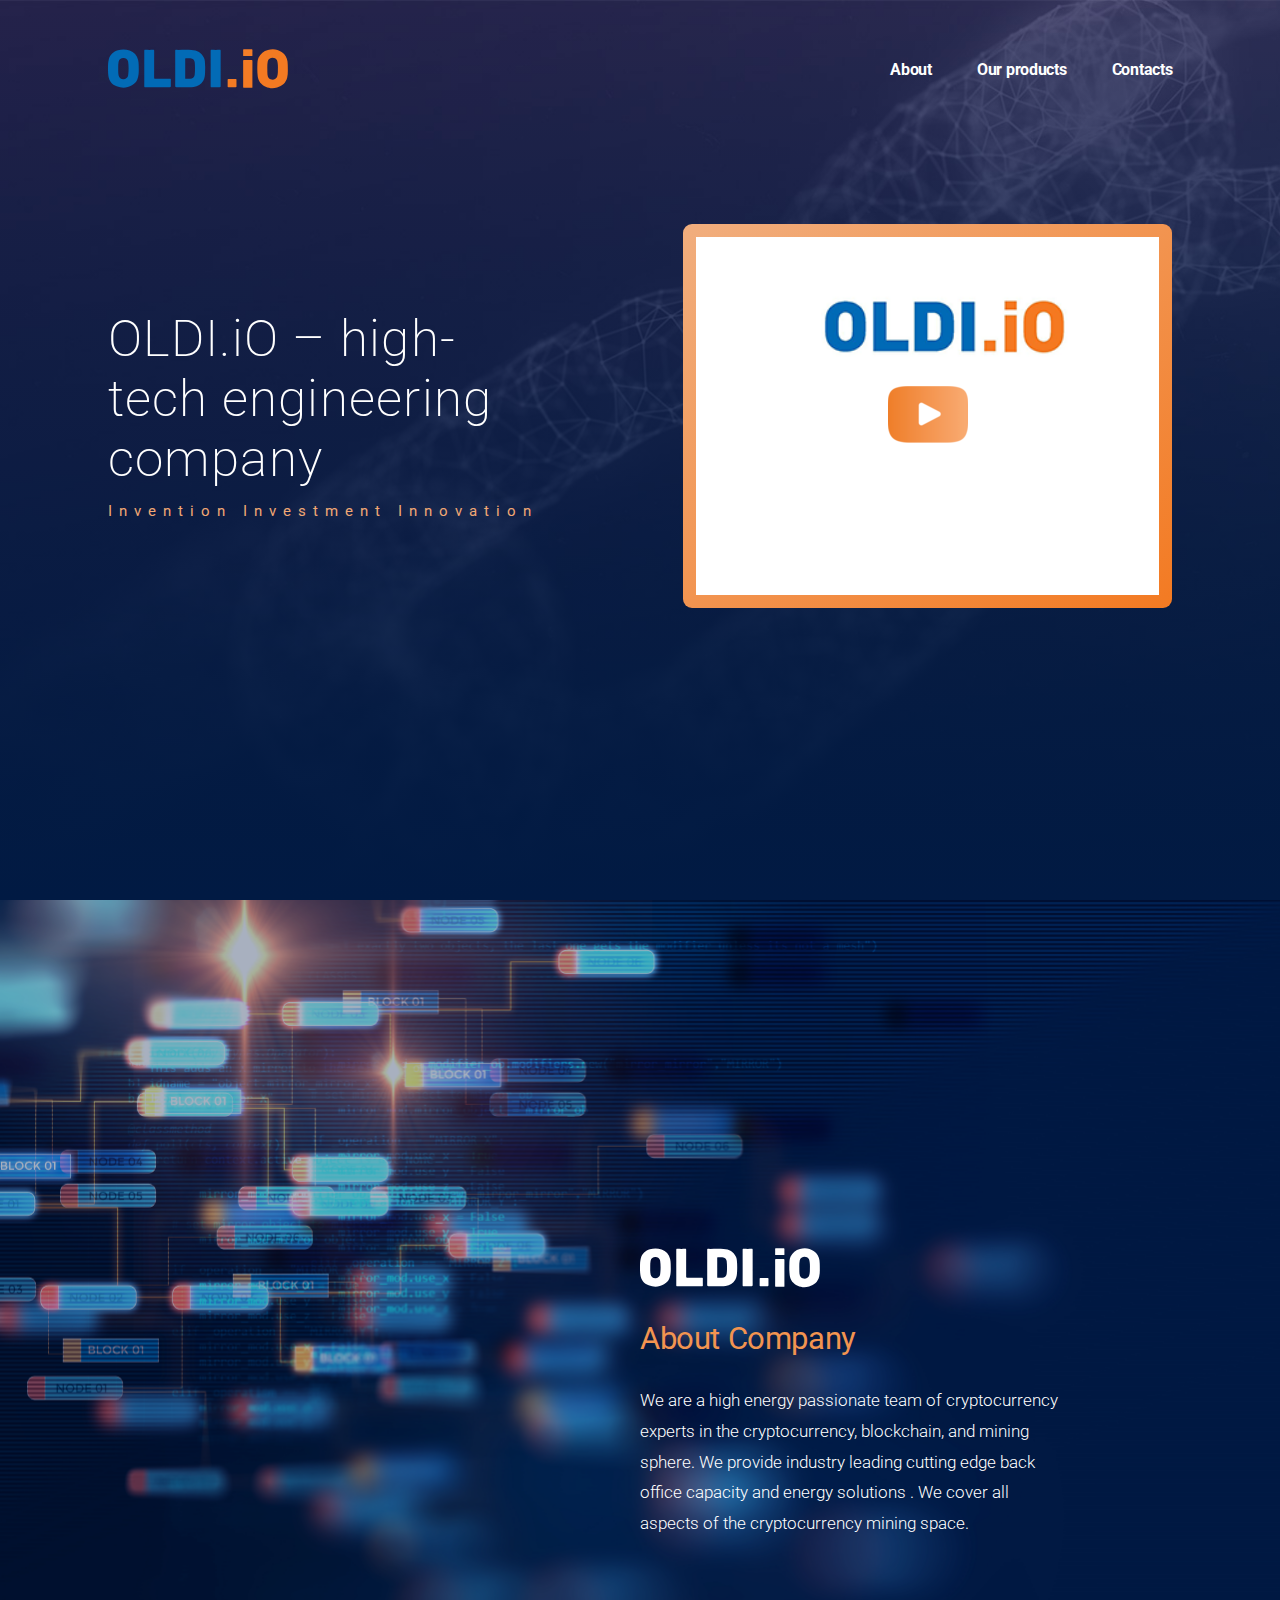
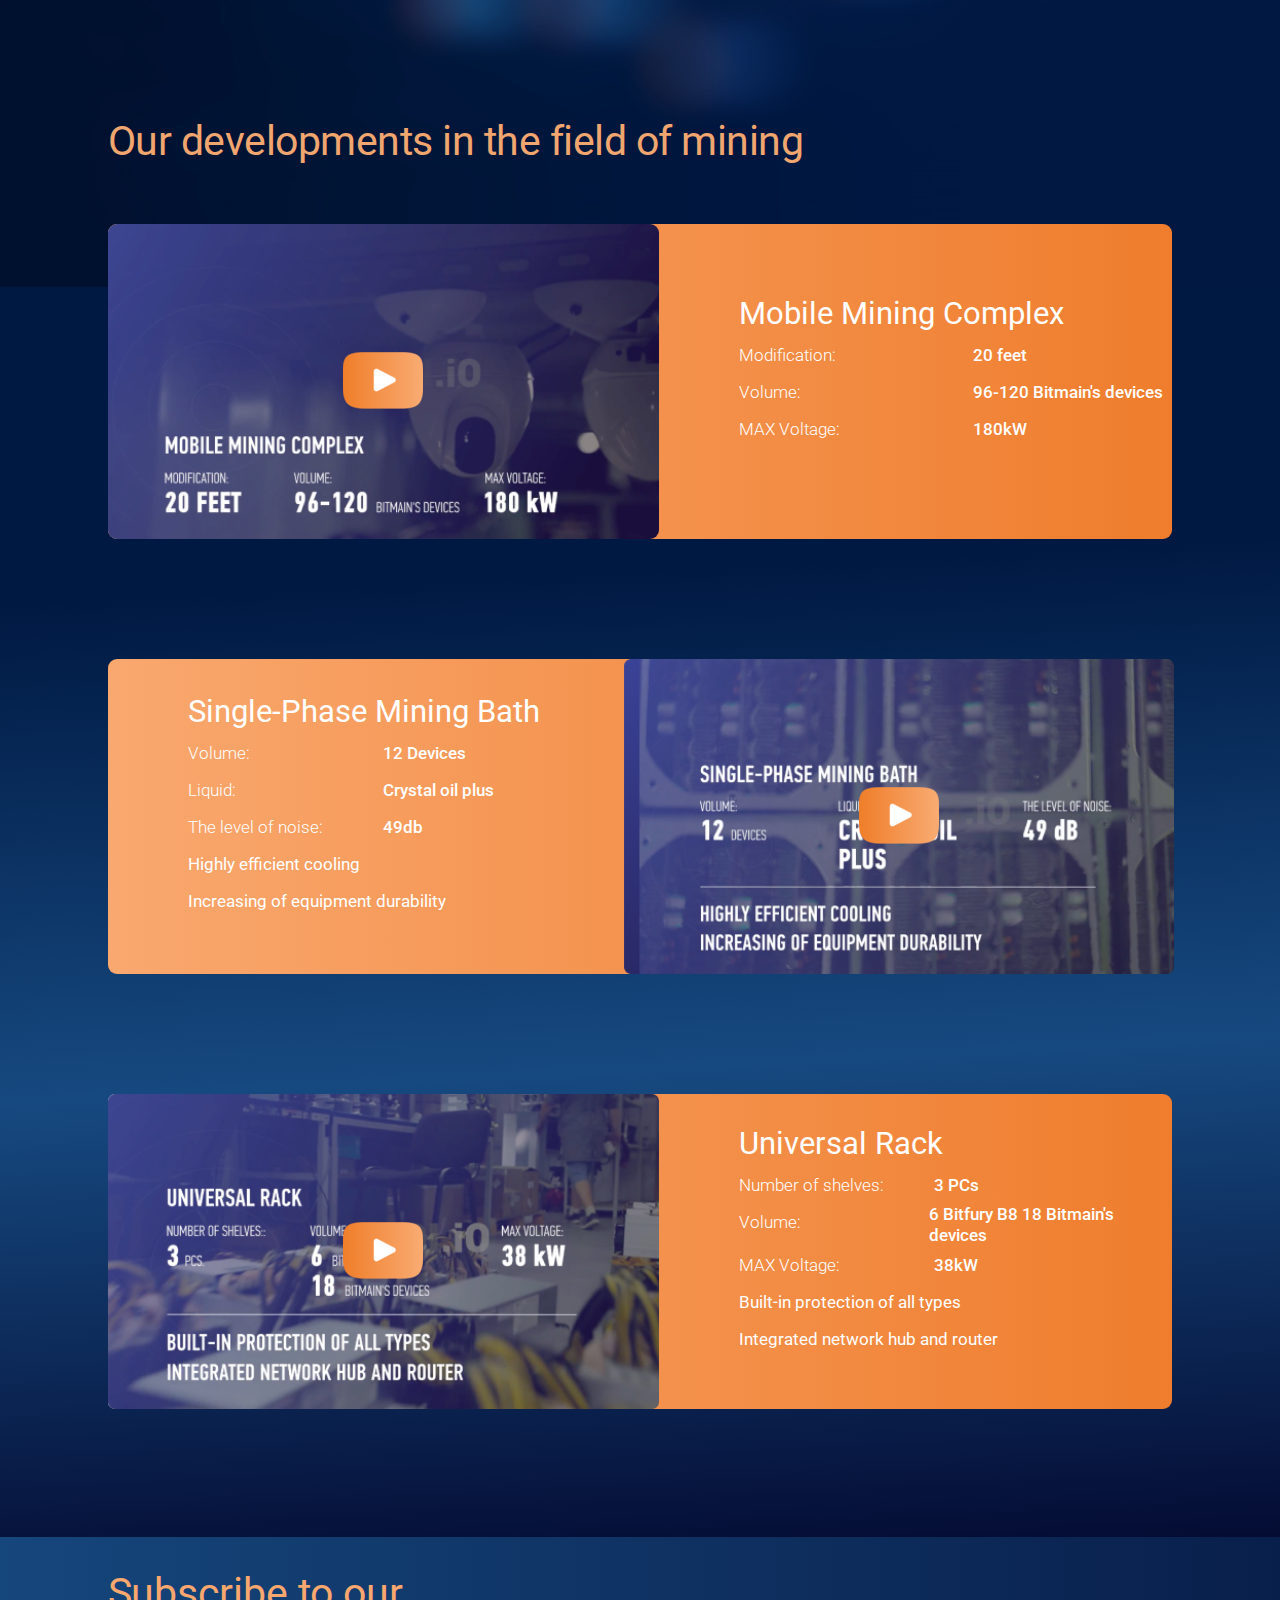
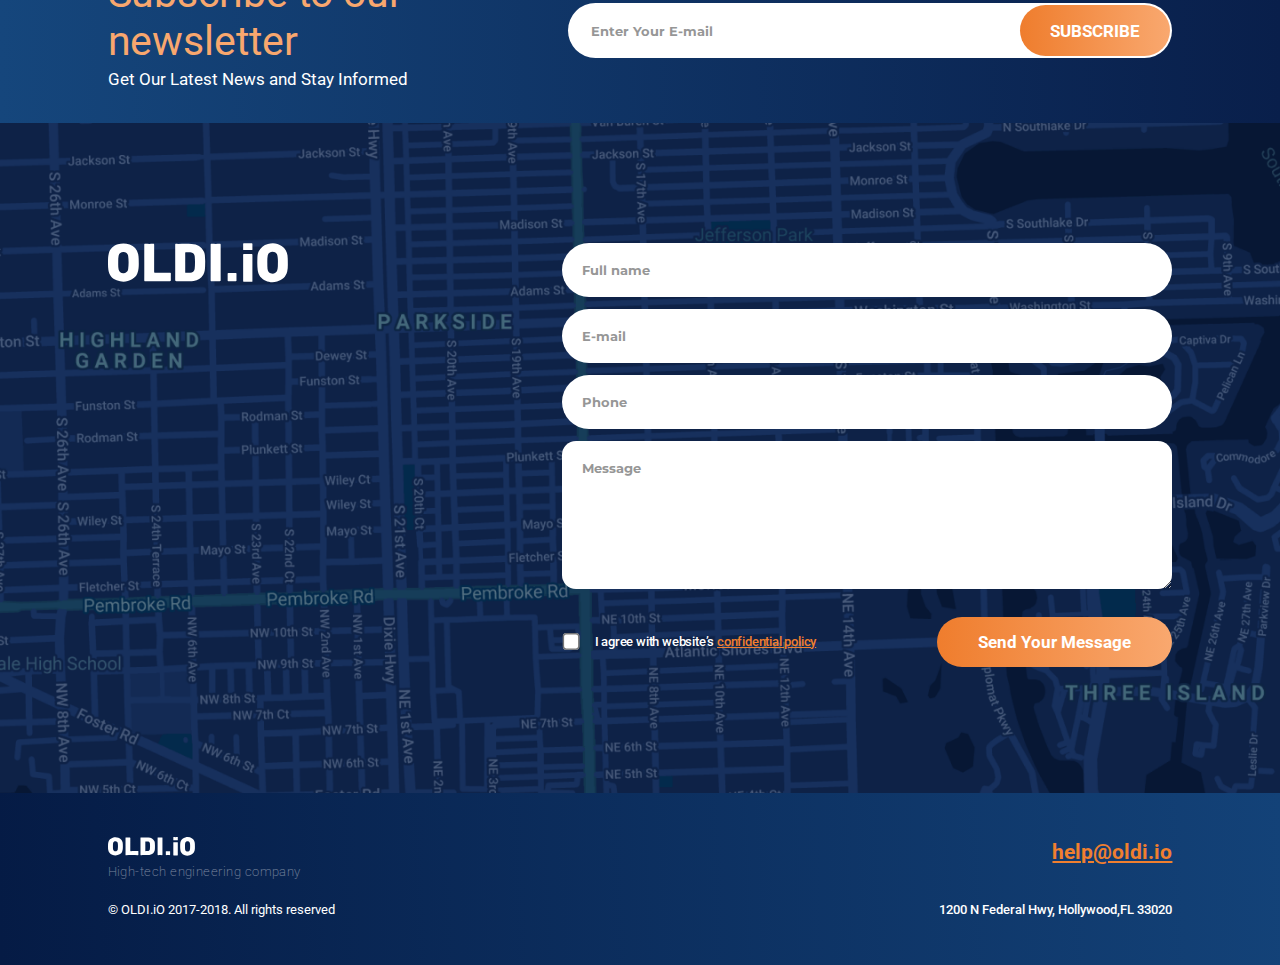
==== commit 82ec658a: "fix" ====
--- a/index.html
+++ b/index.html
@@ -7,4 +7,21 @@
         e.preventDefault();
         return false;
     });
-});</script></head><body><header class="header"><div class="header__container"><div class="header__topSection"><div class="logo"><a href="index.html"><img src="img/main_logo.svg" alt=""></a></div><nav><div class="icon-menu"><span class="divide"></span> <span class="divide"></span> <span class="divide"></span></div><div class="main-nav"><ul class="menu" id="menu"><div class="white-logo"><img src="img/oldi_logo.svg" alt=""></div><li class="menu__item"><a id="top" class="menu__link" href="#about">About</a></li><li class="menu__item"><a id="top" class="menu__link" href="#products">Our products</a></li><li class="menu__item"><a id="top" class="menu__link" href="#subscribe">Contacts</a></li><li class="menu__item language"><a href="#" id="switch_lang">English</a> <i class="fa fa-angle-down fa-lg" aria-hidden="true"></i><ul class="submenu"><li><a href="#">Russian</a></li></ul></li></ul></div></nav></div><div class="header__bottomSection"><div class="bottomBlock"><div class="leftSide"><h1 class="leftSide__title">OLDI.iO – high-tech engineering company</h1><div class="leftSide__subtitle">Invention Investment Innovation</div></div><div class="rightSide"><div class="wrapper_top_video"><div class="video_wrapper js-videoWrapper"><iframe class="videoIframe js-videoIframe" src="" frameborder="0" allowtransparency="true" allowfullscreen data-src="https://www.youtube.com/embed/RHdM1r8n9Bk?autoplay=1&modestbranding=1&rel=0&hl=ru&showinfo=0&color=white"></iframe><button class="videoPoster js-videoPoster"></button></div></div></div></div></div></div></header><main><section class="about" id="about"><div class="content_block"><div class="about__logo"><img src="img/oldi_logo.svg" alt=""></div><div class="about__title"><h2>About Company</h2></div><div class="about__text"><p>We are a high energy passionate team of cryptocurrency experts in the cryptocurrency, blockchain, and mining sphere. We provide industry leading cutting edge back office capacity and energy solutions . We cover all aspects of the cryptocurrency mining space.</p></div></div></section><section class="products"><div class="products__container" id="products"><div class="title"><h2>Our developments in the field of mining</h2></div><div class="productBlock"><div class="productBlock__video first_product"><div class="video_wrapper video_wrapper_full js-videoWrapper"><iframe class="videoIframe js-videoIframe" src="" frameborder="0" allowtransparency="true" allowfullscreen data-src="https://www.youtube.com/embed/KFaSKKFzaxA?autoplay=1&modestbranding=1&rel=0&hl=ru&showinfo=0&color=white"></iframe><button class="videoPoster js-videoPoster"></button></div></div><div class="productBlock__spec first"><h3>Mobile Mining Complex</h3><div class="block"><div class="content"><p class="title">Modification:</p><p class="value">20 feet</p></div><div class="content"><p class="title s">Volume:</p><p class="value">96-120 Bitmain's devices</p></div><div class="content"><p class="title">MAX Voltage:</p><p class="value">180kW</p></div></div></div></div><div class="productBlock rev"><div class="productBlock__video second_product"><div class="video_wrapper video_wrapper_full js-videoWrapper"><iframe class="videoIframe js-videoIframe" src="" frameborder="0" allowtransparency="true" allowfullscreen data-src="https://www.youtube.com/embed/-QDuSfb7Z5c?autoplay=1&modestbranding=1&rel=0&hl=ru&showinfo=0&color=white"></iframe><button class="videoPoster js-videoPoster"></button></div></div><div class="productBlock__spec second"><h3>Single-Phase Mining Bath</h3><div class="block"><div class="content"><p class="title">Volume:</p><p class="value">12 Devices</p></div><div class="content"><p class="title">Liquid:</p><p class="value">Crystal oil plus</p></div><div class="content"><p class="title">The level of noise:</p><p class="value">49db</p></div><div class="text"><p>Highly efficient cooling</p><p>Increasing of equipment durability</p></div></div></div></div><div class="productBlock"><div class="productBlock__video third_product"><div class="video_wrapper video_wrapper_full js-videoWrapper"><iframe class="videoIframe js-videoIframe" src="" frameborder="0" allowtransparency="true" allowfullscreen data-src="https://www.youtube.com/embed/tpHV596lscE?autoplay=1&modestbranding=1&rel=0&hl=ru&showinfo=0&color=white"></iframe><button class="videoPoster js-videoPoster"></button></div></div><div class="productBlock__spec third"><h3>Universal Rack</h3><div class="block"><div class="content"><p class="title">Number of shelves:</p><p class="value">3 PCs</p></div><div class="content"><p class="title s">Volume:</p><div class="str"><p class="value">6 Bitfury B8 18 Bitmain's devices</p></div><!-- <p class="value">6 Bitfury B8 18</p> <p class="value">Bitmain's devices</p></div> --></div><div class="content"><p class="title">MAX Voltage:</p><p class="value">38kW</p></div><div class="text"><p>Built-in protection of all types</p><p>Integrated network hub and router</p></div></div></div></div></div></section><section class="subscribe" id="subscribe"><div class="subscribe__container"><div class="sub-text"><h3>Subscribe to our newsletter</h3><p>Get Our Latest News and Stay Informed</p></div><div class="sub-mail"><div class="input-modern"><div class="done-send"><span>We send message</span></div><form class="sub_form"><input class="mail_sub" id="mail_sub" type="email" name="q" placeholder="Enter Your E-mail"> <button class="sendbtn" type="submit">SUBSCRIBE</button></form></div></div></div></section><section class="contacts" id="contacts"><div class="contacts__container"><div class="leftSide"><img src="img/oldi_logo.svg" alt="oldi_logo"></div><div class="rightSide"><div class="content-cnt"><div class="wrapp-create-complex"><div class="field-msg"><form action="" method="post" id="form_oldi"><div class="wrapp-input"><div><input class="base-input name" id="cc_name" type="text" name="name" placeholder="Full name" data-error-empty="Please Enter Your Last Name" data-error-format="Error format"></div></div><div class="wrapp-input"><div><input class="base-input" id="cc_mail" type="email" name="email" placeholder="E-mail" data-error-empty="Please Enter Your Email" data-error-format="Error format"></div></div><div class="wrapp-input"><div><input class="base-input" id="cc_phone" type="tel" name="phone" placeholder="Phone" data-error-empty="Please Enter Your Phone" data-error-format="Error format"></div></div><textarea class="base-textarea" id="cc_text" placeholder="Message" name="message"></textarea><div class="footer-form ds"><div class="check"><label class="label-box chBox-v2"><input type="checkbox" id="cc_agreement"><div class="box"></div><span class="morka">I agree with website’s <a href="/" target="_blank">confidential policy</a></span></label></div><div class="send"><input class="sendbtn" type="submit" id="form_btn" value="Send Your Message"></div></div></form></div></div></div></div></div></section></main><footer class="footer"><div class="footer__container"><div class="footerBlock"><div class="copyrights"><img src="img/oldi_logo.svg" alt=""><p>High-tech engineering company</p><span class="rights">© OLDI.iO 2017-2018. All rights reserved</span></div><div class="social"><span class="ico"><a href="#"><img src="img/ico/vk.png" alt="vk"></a></span><span class="ico"><a href="#"><img src="img/ico/inst.png" alt="insta"></a></span><span class="ico"><a href="#"><img src="img/ico/face.png" alt="facebook"></a></span><span class="ico"><a href="#"><img src="img/ico/tg.png" alt="telegram"></a></span></div><div class="helpAndadress"><a class="email" href="#">help@oldi.io</a> <span class="adress">1200 N Federal Hwy, Hollywood,FL 33020</span></div></div></div></footer><script src="./js/main.js"></script></body></html>+});
+  $('#form_oldi').submit(function(){
+       let $fd = $(this).serialize();
+       $.post(
+           'mail.php',
+           $fd,
+           function(data){
+               
+           }
+       )
+       return false;
+   })</script></head><body><header class="header"><div class="header__container"><div class="header__topSection"><div class="logo"><a href="index.html"><img src="img/main_logo.svg" alt=""></a></div><nav><div class="icon-menu"><span class="divide"></span> <span class="divide"></span> <span class="divide"></span></div><div class="main-nav"><ul class="menu" id="menu"><div class="white-logo"><img src="img/oldi_logo.svg" alt=""></div><li class="menu__item"><a id="top" class="menu__link" href="#about">About</a></li><li class="menu__item"><a id="top" class="menu__link" href="#products">Our products</a></li><li class="menu__item"><a id="top" class="menu__link" href="#subscribe">Contacts</a></li><!-- <li class="menu__item language">
+            <a href="#" id="switch_lang">English</a>
+            <i class="fa fa-angle-down fa-lg" aria-hidden="true"></i>
+            <ul class="submenu">
+              <li><a href="#">Russian</a></li>
+            </ul>
+          </li> --></ul></div></nav></div><div class="header__bottomSection"><div class="bottomBlock"><div class="leftSide"><h1 class="leftSide__title">OLDI.iO – high-tech engineering company</h1><div class="leftSide__subtitle">Invention Investment Innovation</div></div><div class="rightSide"><div class="wrapper_top_video"><div class="video_wrapper js-videoWrapper"><iframe class="videoIframe js-videoIframe" src="" frameborder="0" allowtransparency="true" allowfullscreen data-src="https://www.youtube.com/embed/RHdM1r8n9Bk?autoplay=1&modestbranding=1&rel=0&hl=ru&showinfo=0&color=white"></iframe><button class="videoPoster js-videoPoster"></button></div></div></div></div></div></div></header><main><section class="about" id="about"><div class="content_block"><div class="about__logo"><img src="img/oldi_logo.svg" alt=""></div><div class="about__title"><h2>About Company</h2></div><div class="about__text"><p>We are a high energy passionate team of cryptocurrency experts in the cryptocurrency, blockchain, and mining sphere. We provide industry leading cutting edge back office capacity and energy solutions . We cover all aspects of the cryptocurrency mining space.</p></div></div></section><section class="products"><div class="products__container" id="products"><div class="title"><h2>Our developments in the field of mining</h2></div><div class="productBlock"><div class="productBlock__video first_product"><div class="video_wrapper video_wrapper_full js-videoWrapper"><iframe class="videoIframe js-videoIframe" src="" frameborder="0" allowtransparency="true" allowfullscreen data-src="https://www.youtube.com/embed/KFaSKKFzaxA?autoplay=1&modestbranding=1&rel=0&hl=ru&showinfo=0&color=white"></iframe><button class="videoPoster js-videoPoster"></button></div></div><div class="productBlock__spec first"><h3>Mobile Mining Complex</h3><div class="block"><div class="content"><p class="title">Modification:</p><p class="value">20 feet</p></div><div class="content"><p class="title s">Volume:</p><p class="value">96-120 Bitmain's devices</p></div><div class="content"><p class="title">MAX Voltage:</p><p class="value">180kW</p></div></div></div></div><div class="productBlock rev"><div class="productBlock__video second_product"><div class="video_wrapper video_wrapper_full js-videoWrapper"><iframe class="videoIframe js-videoIframe" src="" frameborder="0" allowtransparency="true" allowfullscreen data-src="https://www.youtube.com/embed/-QDuSfb7Z5c?autoplay=1&modestbranding=1&rel=0&hl=ru&showinfo=0&color=white"></iframe><button class="videoPoster js-videoPoster"></button></div></div><div class="productBlock__spec second"><h3>Single-Phase Mining Bath</h3><div class="block"><div class="content"><p class="title">Volume:</p><p class="value">12 Devices</p></div><div class="content"><p class="title">Liquid:</p><p class="value">Crystal oil plus</p></div><div class="content"><p class="title">The level of noise:</p><p class="value">49db</p></div><div class="text"><p>Highly efficient cooling</p><p>Increasing of equipment durability</p></div></div></div></div><div class="productBlock"><div class="productBlock__video third_product"><div class="video_wrapper video_wrapper_full js-videoWrapper"><iframe class="videoIframe js-videoIframe" src="" frameborder="0" allowtransparency="true" allowfullscreen data-src="https://www.youtube.com/embed/tpHV596lscE?autoplay=1&modestbranding=1&rel=0&hl=ru&showinfo=0&color=white"></iframe><button class="videoPoster js-videoPoster"></button></div></div><div class="productBlock__spec third"><h3>Universal Rack</h3><div class="block"><div class="content"><p class="title">Number of shelves:</p><p class="value">3 PCs</p></div><div class="content"><p class="title s">Volume:</p><div class="str"><p class="value">6 Bitfury B8 18 Bitmain's devices</p></div><!-- <p class="value">6 Bitfury B8 18</p> <p class="value">Bitmain's devices</p></div> --></div><div class="content"><p class="title">MAX Voltage:</p><p class="value">38kW</p></div><div class="text"><p>Built-in protection of all types</p><p>Integrated network hub and router</p></div></div></div></div></div></section><section class="subscribe" id="subscribe"><div class="subscribe__container"><div class="sub-text"><h3>Subscribe to our newsletter</h3><p>Get Our Latest News and Stay Informed</p></div><div class="sub-mail"><div class="input-modern"><div class="done-send"><span>We send message</span></div><form class="sub_form"><input class="mail_sub" id="mail_sub" type="email" name="q" placeholder="Enter Your E-mail"> <button class="sendbtn" type="submit">SUBSCRIBE</button></form></div></div></div></section><section class="contacts" id="contacts"><div class="contacts__container"><div class="leftSide"><img src="img/oldi_logo.svg" alt="oldi_logo"></div><div class="rightSide"><div class="content-cnt"><div class="wrapp-create-complex"><div class="field-msg"><form action="" method="post" id="form_oldi"><div class="wrapp-input"><div><input class="base-input name" id="cc_name" type="text" name="name" placeholder="Full name" data-error-empty="Please Enter Your Last Name" data-error-format="Error format"></div></div><div class="wrapp-input"><div><input class="base-input" id="cc_mail" type="email" name="email" placeholder="E-mail" data-error-empty="Please Enter Your Email" data-error-format="Error format"></div></div><div class="wrapp-input"><div><input class="base-input" id="cc_phone" type="tel" name="phone" placeholder="Phone" data-error-empty="Please Enter Your Phone" data-error-format="Error format"></div></div><textarea class="base-textarea" id="cc_text" placeholder="Message" name="message"></textarea><div class="footer-form ds"><div class="check"><label class="label-box chBox-v2"><input type="checkbox" id="cc_agreement"><div class="box"></div><span class="morka">I agree with website’s <a href="/" target="_blank">confidential policy</a></span></label></div><div class="send"><input class="sendbtn" type="submit" id="form_btn" value="Send Your Message"></div></div></form></div></div></div></div></div></section></main><footer class="footer"><div class="footer__container"><div class="footerBlock"><div class="copyrights"><img src="img/oldi_logo.svg" alt=""><p>High-tech engineering company</p><span class="rights">© OLDI.iO 2017-2018. All rights reserved</span></div><div class="social"><span class="ico"><a href="#"><img src="img/ico/vk.png" alt="vk"></a></span><span class="ico"><a href="#"><img src="img/ico/inst.png" alt="insta"></a></span><span class="ico"><a href="#"><img src="img/ico/face.png" alt="facebook"></a></span><span class="ico"><a href="#"><img src="img/ico/tg.png" alt="telegram"></a></span></div><div class="helpAndadress"><a class="email" href="#">help@oldi.io</a> <span class="adress">1200 N Federal Hwy, Hollywood,FL 33020</span></div></div></div></footer><script src="./js/main.js"></script></body></html>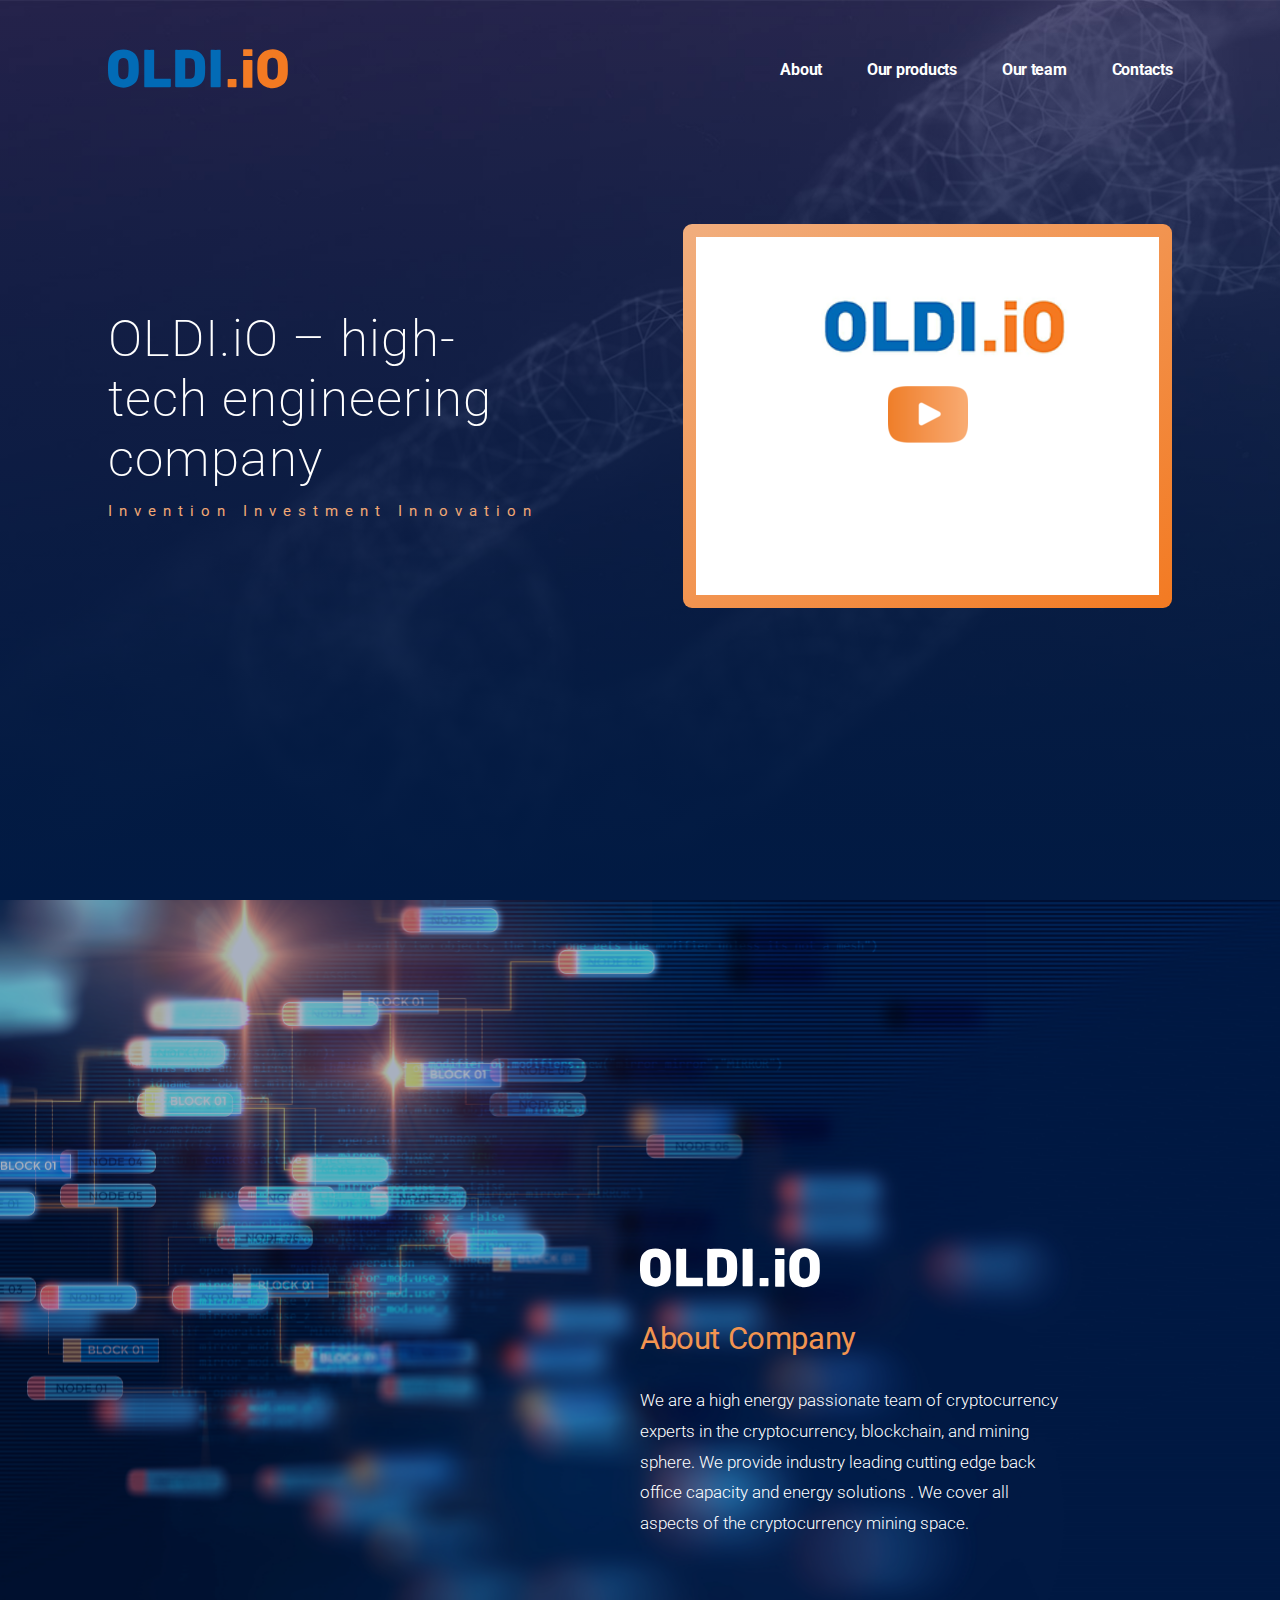
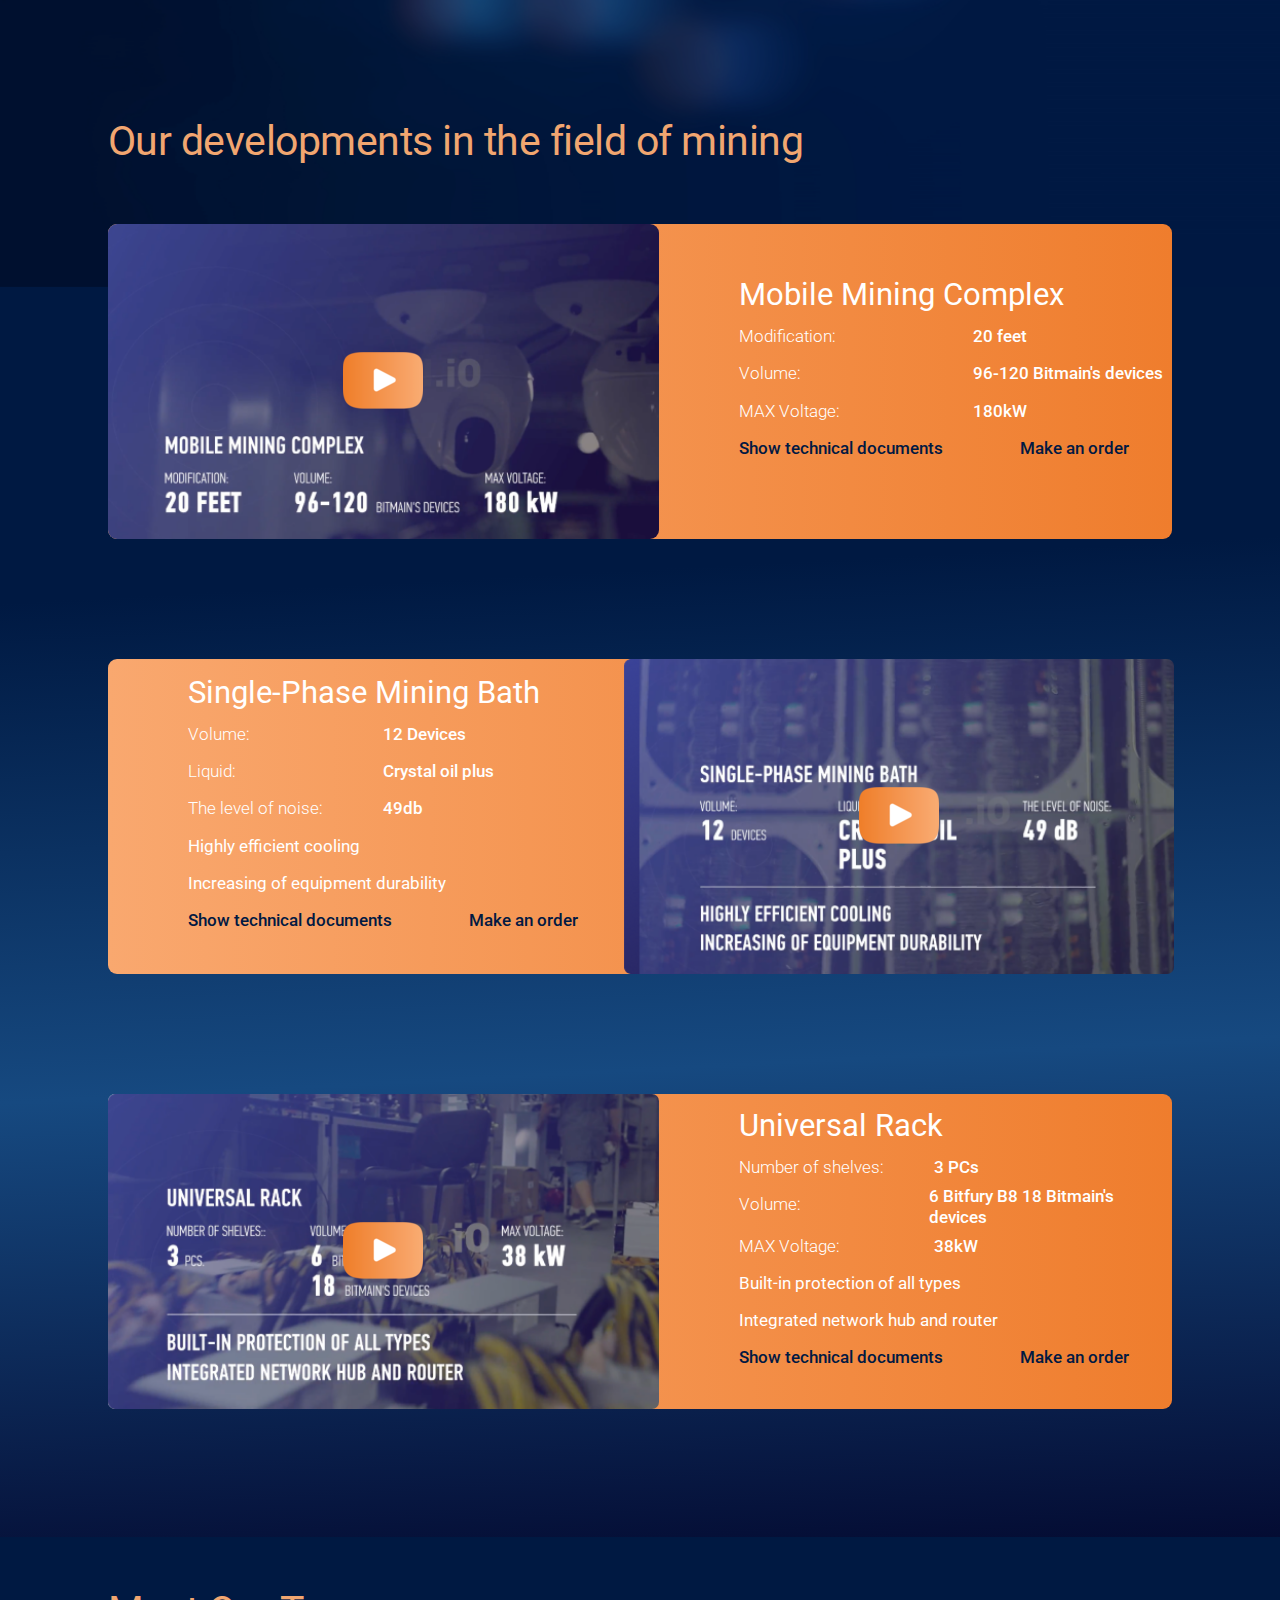
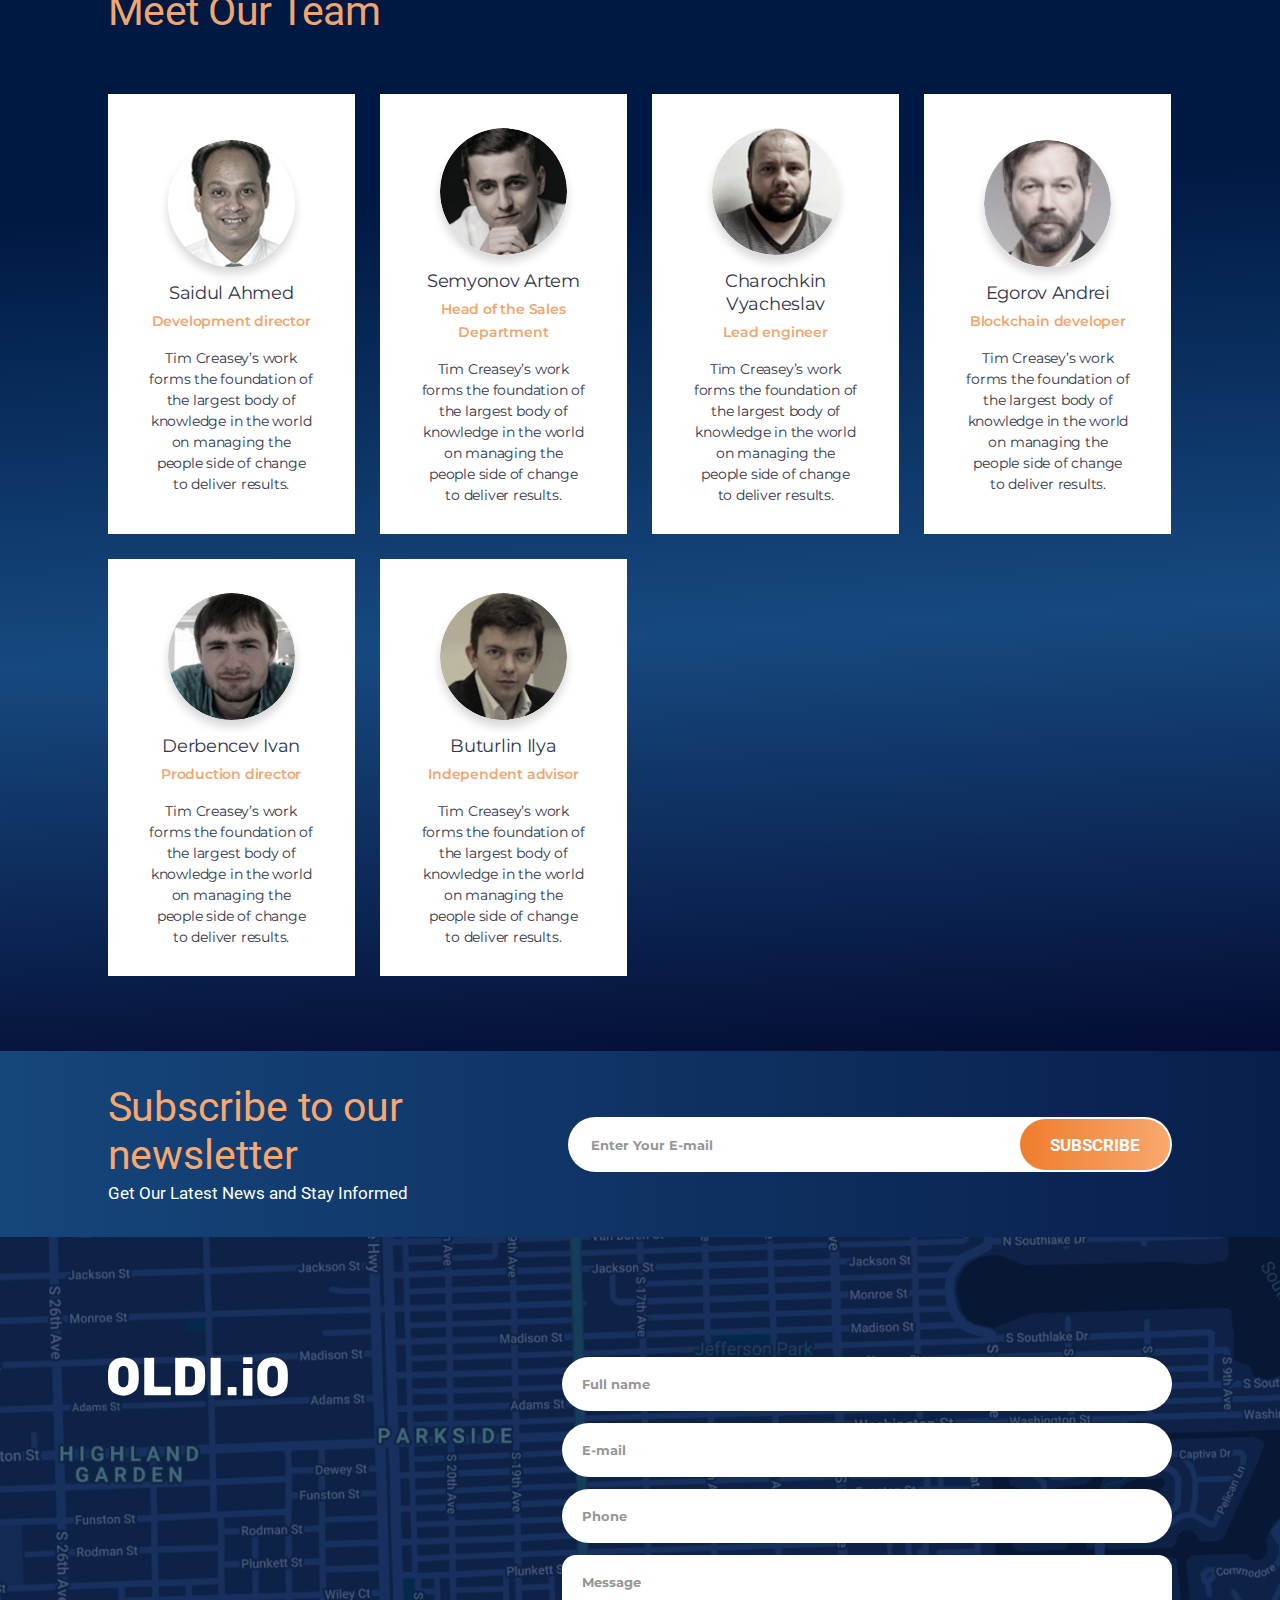
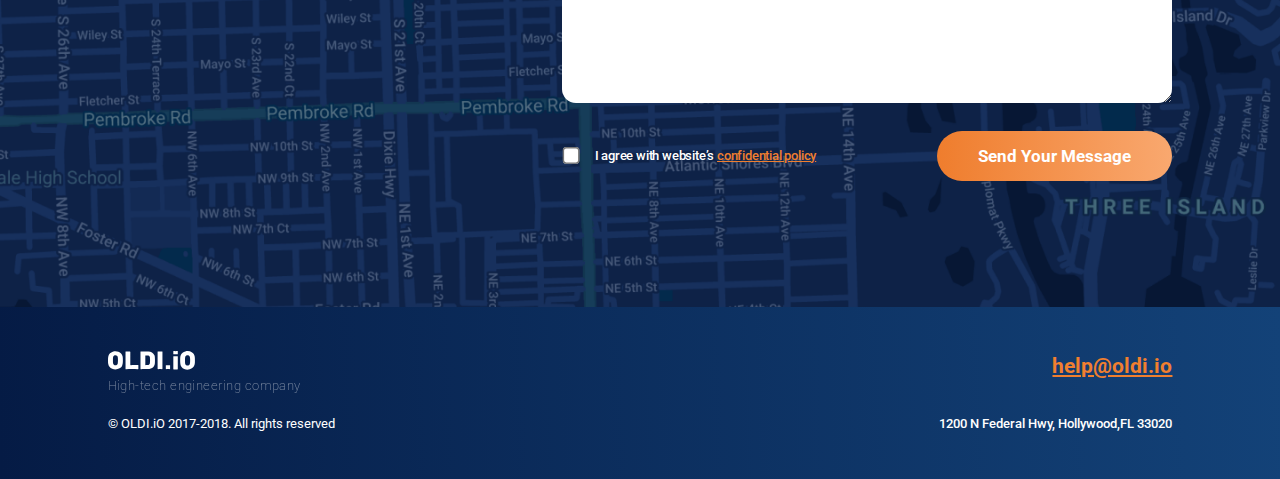
==== commit aac4d96b: "update" ====
--- a/index.html
+++ b/index.html
@@ -7,21 +7,30 @@
         e.preventDefault();
         return false;
     });
-});
-  $('#form_oldi').submit(function(){
+    $('#form_oldi').submit(function(){
        let $fd = $(this).serialize();
        $.post(
            'mail.php',
            $fd,
-           function(data){
-               
+           function(data){   
            }
        )
        return false;
-   })</script></head><body><header class="header"><div class="header__container"><div class="header__topSection"><div class="logo"><a href="index.html"><img src="img/main_logo.svg" alt=""></a></div><nav><div class="icon-menu"><span class="divide"></span> <span class="divide"></span> <span class="divide"></span></div><div class="main-nav"><ul class="menu" id="menu"><div class="white-logo"><img src="img/oldi_logo.svg" alt=""></div><li class="menu__item"><a id="top" class="menu__link" href="#about">About</a></li><li class="menu__item"><a id="top" class="menu__link" href="#products">Our products</a></li><li class="menu__item"><a id="top" class="menu__link" href="#subscribe">Contacts</a></li><!-- <li class="menu__item language">
+   });
+   $('#sub_form').submit(function(){
+       let $fd = $(this).serialize();
+       $.post(
+           'sub.php',
+           $fd,
+           function(data){ 
+           }
+       )
+       return false;
+   })
+});</script></head><body><header class="header"><div class="header__container"><div class="header__topSection"><div class="logo"><a href="index.html"><img src="img/main_logo.svg" alt=""></a></div><nav><div class="icon-menu"><span class="divide"></span> <span class="divide"></span> <span class="divide"></span></div><div class="main-nav"><ul class="menu" id="menu"><div class="white-logo"><img src="img/oldi_logo.svg" alt=""></div><li class="menu__item"><a id="top" class="menu__link" href="#about">About</a></li><li class="menu__item"><a id="top" class="menu__link" href="#products">Our products</a></li><li class="menu__item"><a id="top" class="menu__link" href="#our_team">Our team</a></li><li class="menu__item"><a id="top" class="menu__link" href="#subscribe">Contacts</a></li><!-- <li class="menu__item language">
             <a href="#" id="switch_lang">English</a>
             <i class="fa fa-angle-down fa-lg" aria-hidden="true"></i>
             <ul class="submenu">
               <li><a href="#">Russian</a></li>
             </ul>
-          </li> --></ul></div></nav></div><div class="header__bottomSection"><div class="bottomBlock"><div class="leftSide"><h1 class="leftSide__title">OLDI.iO – high-tech engineering company</h1><div class="leftSide__subtitle">Invention Investment Innovation</div></div><div class="rightSide"><div class="wrapper_top_video"><div class="video_wrapper js-videoWrapper"><iframe class="videoIframe js-videoIframe" src="" frameborder="0" allowtransparency="true" allowfullscreen data-src="https://www.youtube.com/embed/RHdM1r8n9Bk?autoplay=1&modestbranding=1&rel=0&hl=ru&showinfo=0&color=white"></iframe><button class="videoPoster js-videoPoster"></button></div></div></div></div></div></div></header><main><section class="about" id="about"><div class="content_block"><div class="about__logo"><img src="img/oldi_logo.svg" alt=""></div><div class="about__title"><h2>About Company</h2></div><div class="about__text"><p>We are a high energy passionate team of cryptocurrency experts in the cryptocurrency, blockchain, and mining sphere. We provide industry leading cutting edge back office capacity and energy solutions . We cover all aspects of the cryptocurrency mining space.</p></div></div></section><section class="products"><div class="products__container" id="products"><div class="title"><h2>Our developments in the field of mining</h2></div><div class="productBlock"><div class="productBlock__video first_product"><div class="video_wrapper video_wrapper_full js-videoWrapper"><iframe class="videoIframe js-videoIframe" src="" frameborder="0" allowtransparency="true" allowfullscreen data-src="https://www.youtube.com/embed/KFaSKKFzaxA?autoplay=1&modestbranding=1&rel=0&hl=ru&showinfo=0&color=white"></iframe><button class="videoPoster js-videoPoster"></button></div></div><div class="productBlock__spec first"><h3>Mobile Mining Complex</h3><div class="block"><div class="content"><p class="title">Modification:</p><p class="value">20 feet</p></div><div class="content"><p class="title s">Volume:</p><p class="value">96-120 Bitmain's devices</p></div><div class="content"><p class="title">MAX Voltage:</p><p class="value">180kW</p></div></div></div></div><div class="productBlock rev"><div class="productBlock__video second_product"><div class="video_wrapper video_wrapper_full js-videoWrapper"><iframe class="videoIframe js-videoIframe" src="" frameborder="0" allowtransparency="true" allowfullscreen data-src="https://www.youtube.com/embed/-QDuSfb7Z5c?autoplay=1&modestbranding=1&rel=0&hl=ru&showinfo=0&color=white"></iframe><button class="videoPoster js-videoPoster"></button></div></div><div class="productBlock__spec second"><h3>Single-Phase Mining Bath</h3><div class="block"><div class="content"><p class="title">Volume:</p><p class="value">12 Devices</p></div><div class="content"><p class="title">Liquid:</p><p class="value">Crystal oil plus</p></div><div class="content"><p class="title">The level of noise:</p><p class="value">49db</p></div><div class="text"><p>Highly efficient cooling</p><p>Increasing of equipment durability</p></div></div></div></div><div class="productBlock"><div class="productBlock__video third_product"><div class="video_wrapper video_wrapper_full js-videoWrapper"><iframe class="videoIframe js-videoIframe" src="" frameborder="0" allowtransparency="true" allowfullscreen data-src="https://www.youtube.com/embed/tpHV596lscE?autoplay=1&modestbranding=1&rel=0&hl=ru&showinfo=0&color=white"></iframe><button class="videoPoster js-videoPoster"></button></div></div><div class="productBlock__spec third"><h3>Universal Rack</h3><div class="block"><div class="content"><p class="title">Number of shelves:</p><p class="value">3 PCs</p></div><div class="content"><p class="title s">Volume:</p><div class="str"><p class="value">6 Bitfury B8 18 Bitmain's devices</p></div><!-- <p class="value">6 Bitfury B8 18</p> <p class="value">Bitmain's devices</p></div> --></div><div class="content"><p class="title">MAX Voltage:</p><p class="value">38kW</p></div><div class="text"><p>Built-in protection of all types</p><p>Integrated network hub and router</p></div></div></div></div></div></section><section class="subscribe" id="subscribe"><div class="subscribe__container"><div class="sub-text"><h3>Subscribe to our newsletter</h3><p>Get Our Latest News and Stay Informed</p></div><div class="sub-mail"><div class="input-modern"><div class="done-send"><span>We send message</span></div><form class="sub_form"><input class="mail_sub" id="mail_sub" type="email" name="q" placeholder="Enter Your E-mail"> <button class="sendbtn" type="submit">SUBSCRIBE</button></form></div></div></div></section><section class="contacts" id="contacts"><div class="contacts__container"><div class="leftSide"><img src="img/oldi_logo.svg" alt="oldi_logo"></div><div class="rightSide"><div class="content-cnt"><div class="wrapp-create-complex"><div class="field-msg"><form action="" method="post" id="form_oldi"><div class="wrapp-input"><div><input class="base-input name" id="cc_name" type="text" name="name" placeholder="Full name" data-error-empty="Please Enter Your Last Name" data-error-format="Error format"></div></div><div class="wrapp-input"><div><input class="base-input" id="cc_mail" type="email" name="email" placeholder="E-mail" data-error-empty="Please Enter Your Email" data-error-format="Error format"></div></div><div class="wrapp-input"><div><input class="base-input" id="cc_phone" type="tel" name="phone" placeholder="Phone" data-error-empty="Please Enter Your Phone" data-error-format="Error format"></div></div><textarea class="base-textarea" id="cc_text" placeholder="Message" name="message"></textarea><div class="footer-form ds"><div class="check"><label class="label-box chBox-v2"><input type="checkbox" id="cc_agreement"><div class="box"></div><span class="morka">I agree with website’s <a href="/" target="_blank">confidential policy</a></span></label></div><div class="send"><input class="sendbtn" type="submit" id="form_btn" value="Send Your Message"></div></div></form></div></div></div></div></div></section></main><footer class="footer"><div class="footer__container"><div class="footerBlock"><div class="copyrights"><img src="img/oldi_logo.svg" alt=""><p>High-tech engineering company</p><span class="rights">© OLDI.iO 2017-2018. All rights reserved</span></div><div class="social"><span class="ico"><a href="#"><img src="img/ico/vk.png" alt="vk"></a></span><span class="ico"><a href="#"><img src="img/ico/inst.png" alt="insta"></a></span><span class="ico"><a href="#"><img src="img/ico/face.png" alt="facebook"></a></span><span class="ico"><a href="#"><img src="img/ico/tg.png" alt="telegram"></a></span></div><div class="helpAndadress"><a class="email" href="#">help@oldi.io</a> <span class="adress">1200 N Federal Hwy, Hollywood,FL 33020</span></div></div></div></footer><script src="./js/main.js"></script></body></html>+          </li> --></ul></div></nav></div><div class="header__bottomSection"><div class="bottomBlock"><div class="leftSide"><h1 class="leftSide__title">OLDI.iO – high-tech engineering company</h1><div class="leftSide__subtitle">Invention Investment Innovation</div></div><div class="rightSide"><div class="wrapper_top_video"><div class="video_wrapper js-videoWrapper"><iframe class="videoIframe js-videoIframe" src="" frameborder="0" allowtransparency="true" allowfullscreen data-src="https://www.youtube.com/embed/RHdM1r8n9Bk?autoplay=1&modestbranding=1&rel=0&hl=ru&showinfo=0&color=white"></iframe><button class="videoPoster js-videoPoster"></button></div></div></div></div></div></div></header><main><section class="about" id="about"><div class="content_block"><div class="about__logo"><img src="img/oldi_logo.svg" alt=""></div><div class="about__title"><h2>About Company</h2></div><div class="about__text"><p>We are a high energy passionate team of cryptocurrency experts in the cryptocurrency, blockchain, and mining sphere. We provide industry leading cutting edge back office capacity and energy solutions . We cover all aspects of the cryptocurrency mining space.</p></div></div></section><section class="products"><div class="products__container" id="products"><div class="title"><h2>Our developments in the field of mining</h2></div><div class="productBlock"><div class="productBlock__video first_product"><div class="video_wrapper video_wrapper_full js-videoWrapper"><iframe class="videoIframe js-videoIframe" src="" frameborder="0" allowtransparency="true" allowfullscreen data-src="https://www.youtube.com/embed/KFaSKKFzaxA?autoplay=1&modestbranding=1&rel=0&hl=ru&showinfo=0&color=white"></iframe><button class="videoPoster js-videoPoster"></button></div></div><div class="productBlock__spec first"><h3>Mobile Mining Complex</h3><div class="block"><div class="content"><p class="title">Modification:</p><p class="value">20 feet</p></div><div class="content"><p class="title s">Volume:</p><p class="value">96-120 Bitmain's devices</p></div><div class="content"><p class="title">MAX Voltage:</p><p class="value">180kW</p></div><div class="content_links"><div class="download"><a href="downloads/Mobile_mining_complex.pdf" target="_blank">Show technical documents</a></div><div class="order"><a id="top" href="#subscribe">Make an order</a></div></div></div></div></div><div class="productBlock rev"><div class="productBlock__video second_product"><div class="video_wrapper video_wrapper_full js-videoWrapper"><iframe class="videoIframe js-videoIframe" src="" frameborder="0" allowtransparency="true" allowfullscreen data-src="https://www.youtube.com/embed/-QDuSfb7Z5c?autoplay=1&modestbranding=1&rel=0&hl=ru&showinfo=0&color=white"></iframe><button class="videoPoster js-videoPoster"></button></div></div><div class="productBlock__spec second"><h3>Single-Phase Mining Bath</h3><div class="block"><div class="content"><p class="title">Volume:</p><p class="value">12 Devices</p></div><div class="content"><p class="title">Liquid:</p><p class="value">Crystal oil plus</p></div><div class="content"><p class="title">The level of noise:</p><p class="value">49db</p></div><div class="text"><p>Highly efficient cooling</p><p>Increasing of equipment durability</p></div><div class="content_links"><div class="download"><a href="downloads/Mining_Bath.pdf" target="_blank">Show technical documents</a></div><div class="order"><a id="top" href="#subscribe">Make an order</a></div></div></div></div></div><div class="productBlock"><div class="productBlock__video third_product"><div class="video_wrapper video_wrapper_full js-videoWrapper"><iframe class="videoIframe js-videoIframe" src="" frameborder="0" allowtransparency="true" allowfullscreen data-src="https://www.youtube.com/embed/tpHV596lscE?autoplay=1&modestbranding=1&rel=0&hl=ru&showinfo=0&color=white"></iframe><button class="videoPoster js-videoPoster"></button></div></div><div class="productBlock__spec third"><h3>Universal Rack</h3><div class="block"><div class="content"><p class="title">Number of shelves:</p><p class="value">3 PCs</p></div><div class="content"><p class="title s">Volume:</p><div class="str"><p class="value">6 Bitfury B8 18 Bitmain's devices</p></div><!-- <p class="value">6 Bitfury B8 18</p> <p class="value">Bitmain's devices</p></div> --></div><div class="content"><p class="title">MAX Voltage:</p><p class="value">38kW</p></div><div class="text"><p>Built-in protection of all types</p><p>Integrated network hub and router</p></div><div class="content_links"><div class="download"><a href="downloads/Universal_rack.pdf" target="_blank">Show technical documents</a></div><div class="order"><a id="top" href="#subscribe">Make an order</a></div></div></div></div></div></div></section><section class="our_team" id="our_team"><div class="our_team__container"><div class="title"><h2>Meet Our Team</h2></div><div class="team_cards"><div class="card"><div class="card__photo"><img src="img/photo_cards/Saidul_Ahmed.jpg" alt="Saidul Ahmed"></div><div class="card__name">Saidul Ahmed</div><div class="position">Development director</div><div class="card__text">Tim Creasey’s work forms the foundation of the largest body of knowledge in the world on managing the people side of change to deliver results.</div></div><div class="card"><div class="card__photo"><img src="img/photo_cards/Semyonov_Artem.jpg" alt="Semyonov Artem"></div><div class="card__name">Semyonov Artem</div><div class="position">Head of the Sales Department</div><div class="card__text">Tim Creasey’s work forms the foundation of the largest body of knowledge in the world on managing the people side of change to deliver results.</div></div><div class="card"><div class="card__photo"><img src="img/photo_cards/Charochkin_Vyacheslav.jpg" alt="Charochkin Vyacheslav"></div><div class="card__name">Charochkin Vyacheslav</div><div class="position">Lead engineer</div><div class="card__text">Tim Creasey’s work forms the foundation of the largest body of knowledge in the world on managing the people side of change to deliver results.</div></div><div class="card"><div class="card__photo"><img src="img/photo_cards/Egorov_Andrei.png" alt="Egorov Andrei"></div><div class="card__name">Egorov Andrei</div><div class="position">Blockchain developer</div><div class="card__text">Tim Creasey’s work forms the foundation of the largest body of knowledge in the world on managing the people side of change to deliver results.</div></div><div class="card"><div class="card__photo"><img src="img/photo_cards/Derbencev_Ivan.jpg" alt="Derbencev Ivan"></div><div class="card__name">Derbencev Ivan</div><div class="position">Production director</div><div class="card__text">Tim Creasey’s work forms the foundation of the largest body of knowledge in the world on managing the people side of change to deliver results.</div></div><div class="card"><div class="card__photo"><img src="img/photo_cards/Buturlin_Ilya.jpg" alt="Buturlin Ilya"></div><div class="card__name">Buturlin Ilya</div><div class="position">Independent advisor</div><div class="card__text">Tim Creasey’s work forms the foundation of the largest body of knowledge in the world on managing the people side of change to deliver results.</div></div></div></div></section><section class="subscribe" id="subscribe"><div class="subscribe__container"><div class="sub-text"><h3>Subscribe to our newsletter</h3><p>Get Our Latest News and Stay Informed</p></div><div class="sub-mail"><div class="input-modern"><div class="done-send"><span>We send message</span></div><form class="sub_form" id="sub_form"><input class="mail_sub" id="mail_sub" type="email" name="email" placeholder="Enter Your E-mail"> <button class="sendbtn" type="submit">SUBSCRIBE</button></form></div></div></div></section><section class="contacts" id="contacts"><div class="contacts__container"><div class="leftSide"><img src="img/oldi_logo.svg" alt="oldi_logo"></div><div class="rightSide"><div class="content-cnt"><div class="wrapp-create-complex"><div class="field-msg"><form action="" method="post" id="form_oldi"><div class="wrapp-input"><div><input class="base-input name" id="cc_name" type="text" name="name" placeholder="Full name" data-error-empty="Please Enter Your Last Name" data-error-format="Error format"></div></div><div class="wrapp-input"><div><input class="base-input" id="cc_mail" type="email" name="email" placeholder="E-mail" data-error-empty="Please Enter Your Email" data-error-format="Error format"></div></div><div class="wrapp-input"><div><input class="base-input" id="cc_phone" type="tel" name="phone" placeholder="Phone" data-error-empty="Please Enter Your Phone" data-error-format="Error format"></div></div><textarea class="base-textarea" id="cc_text" placeholder="Message" name="message"></textarea><div class="footer-form ds"><div class="check"><label class="label-box chBox-v2"><input type="checkbox" id="cc_agreement"><div class="box"></div><span class="morka">I agree with website’s <a href="/" target="_blank">confidential policy</a></span></label></div><div class="send"><input class="sendbtn" type="submit" id="form_btn" value="Send Your Message"></div></div></form></div></div></div></div></div></section></main><footer class="footer"><div class="footer__container"><div class="footerBlock"><div class="copyrights"><img src="img/oldi_logo.svg" alt=""><p>High-tech engineering company</p><span class="rights">© OLDI.iO 2017-2018. All rights reserved</span></div><div class="social"><span class="ico"><a href="#"><img src="img/ico/vk.png" alt="vk"></a></span><span class="ico"><a href="#"><img src="img/ico/inst.png" alt="insta"></a></span><span class="ico"><a href="#"><img src="img/ico/face.png" alt="facebook"></a></span><span class="ico"><a href="#"><img src="img/ico/tg.png" alt="telegram"></a></span></div><div class="helpAndadress"><a class="email" href="#">help@oldi.io</a> <span class="adress">1200 N Federal Hwy, Hollywood,FL 33020</span></div></div></div></footer><script src="./js/main.js"></script></body></html>--- a/css/main.css
+++ b/css/main.css
@@ -1,3 +1,3 @@
-@import url("https://fonts.googleapis.com/css?family=Montserrat:100,100i,200,200i,300,300i,400,400i,500,500i,600,600i,700,700i,800,800i,900,900i");@import url("https://fonts.googleapis.com/css?family=Roboto:100,100i,300,300i,400,400i,500,500i,700,700i,900,900i");*{margin:0;padding:0;-webkit-box-sizing:border-box;box-sizing:border-box}*:after,*:before{-webkit-box-sizing:border-box;box-sizing:border-box}h1,h2,h3,h4,h5,h6,p,ul,li,a,img,input,button,textarea{margin:0;padding:0;overline:none}table{border-collapse:collapse;border-spacing:0}img{border:0}button,input,textarea{cursor:pointer}button:focus,button:active,input:focus,input:active,textarea:focus,textarea:active{outline:none}a{text-decoration:none;cursor:pointer}a:hover{text-decoration:none}li{list-style:none}.video_wrapper{width:100%;height:100%;margin:0 auto;position:relative}.video_wrapper_full{padding-top:315px}.videoIframe{position:absolute;top:0;bottom:0;right:0;left:0;width:100.3%;height:100%;background-color:transparent}.wrapper_top_video .videoPoster,.first_product .videoPoster,.second_product .videoPoster,.third_product .videoPoster{position:absolute;z-index:50;top:0px;left:0px;width:100%;height:100%;background-size:cover;border:none;overflow:hidden;opacity:1;-webkit-transition:opacity 800ms, height 0s;transition:opacity 800ms, height 0s;-webkit-transition-delay:0s, 0s;transition-delay:0s, 0s;display:-moz-flex;display:-ms-flex;display:-o-flex;display:-webkit-box;display:-ms-flexbox;display:flex;-webkit-box-pack:center;-ms-flex-pack:center;justify-content:center;-ms-align-items:center;-webkit-box-align:center;-ms-flex-align:center;align-items:center}.wrapper_top_video .videoPoster{background-image:url(../img/yt/main_yt.png);background-size:100% 85%}@media screen and (max-width: 1440px){.wrapper_top_video .videoPoster{background-size:cover;background-repeat:no-repeat;background-position-x:-120px}}@media screen and (max-width: 1024px){.wrapper_top_video .videoPoster{background-position-x:-90px}}@media screen and (max-width: 768px){.wrapper_top_video .videoPoster{background-position-x:-50px}}@media screen and (max-width: 480px){.wrapper_top_video .videoPoster{background-position-x:-115px}}@media screen and (max-width: 375px){.wrapper_top_video .videoPoster{background-position-x:-150px}}.first_product .video_wrapper{border-radius:9px}.first_product .videoPoster{background-image:url(../img/yt/first_product.png);border-radius:9px}@media screen and (min-width: 1550px){.first_product .videoPoster{background-position-y:-10px}}@media screen and (min-width: 1630px){.first_product .videoPoster{background-position-y:-20px}}@media screen and (min-width: 1800px){.first_product .videoPoster{background-position-y:-70px}}@media screen and (max-width: 380px){.first_product .videoPoster{background-position-x:-40px}}.second_product .video_wrapper{border-radius:9px;right:0}@media screen and (min-width: 415px){.second_product .video_wrapper{right:-2px}}@media screen and (max-width: 415px){.second_product .video_wrapper{right:1px;width:100.3%}}.second_product .videoPoster{background:url(../img/yt/second_product.png) no-repeat;border-radius:7px;background-size:cover}@media screen and (min-width: 1550px){.second_product .videoPoster{background-position-y:-10px;background-position-x:-2px}}@media screen and (min-width: 1630px){.second_product .videoPoster{background-position-y:-20px}}@media screen and (min-width: 1800px){.second_product .videoPoster{background-position-y:-70px}}@media screen and (max-width: 380px){.second_product .videoPoster{background-position-x:-50px}}.third_product .video_wrapper{border-radius:9px}.third_product .videoPoster{background-image:url(../img/yt/third_product.png);border-radius:7px}@media screen and (min-width: 1550px){.third_product .videoPoster{background-position-y:-10px}}@media screen and (min-width: 1630px){.third_product .videoPoster{background-position-y:-20px}}@media screen and (max-width: 380px){.third_product .videoPoster{background-position-x:-40px}}.videoPoster:after{content:url(../img/yt/play_btn.png);position:absolute}.videoWrapperActive .videoPoster{opacity:0;height:0;-webkit-transition-delay:0s, 800ms;transition-delay:0s, 800ms}body{margin:0}.animated{-webkit-animation-duration:1s;animation-duration:1s;-webkit-animation-fill-mode:both;animation-fill-mode:both}@-webkit-keyframes fadeInUp{from{opacity:0;-webkit-transform:translate3d(0, 100%, 0);transform:translate3d(0, 100%, 0)}to{opacity:1;-webkit-transform:translate3d(0, 0, 0);transform:translate3d(0, 0, 0)}}@keyframes fadeInUp{from{opacity:0;-webkit-transform:translate3d(0, 100%, 0);transform:translate3d(0, 100%, 0)}to{opacity:1;-webkit-transform:translate3d(0, 0, 0);transform:translate3d(0, 0, 0)}}.fadeInUp{-webkit-animation-name:fadeInUp;animation-name:fadeInUp}.header{background:-webkit-gradient(linear, left top, left bottom, from(rgba(50,44,103,0.0001)), to(#011A43)),url(../img/header_bg.jpg) no-repeat;background:linear-gradient(rgba(50,44,103,0.0001), #011A43),url(../img/header_bg.jpg) no-repeat;background-size:cover;height:100vh;padding-top:49px}@media screen and (max-width: 360px){.header{height:130vh}}.header__container{width:83.20%;margin:0 auto;display:-webkit-box;display:-ms-flexbox;display:flex;-webkit-box-pack:justify;-ms-flex-pack:justify;justify-content:space-between;-webkit-box-orient:vertical;-webkit-box-direction:normal;-ms-flex-direction:column;flex-direction:column}@media screen and (max-width: 1024px){.header__container{width:90%}}@media screen and (max-width: 480px){.header__container{width:89.3%}}@media screen and (max-width: 330px){.header__container{width:95%}}.header__topSection{display:-webkit-box;display:-ms-flexbox;display:flex;-webkit-box-orient:horizontal;-webkit-box-direction:normal;-ms-flex-direction:row;flex-direction:row;-webkit-box-pack:justify;-ms-flex-pack:justify;justify-content:space-between;margin-bottom:20vh}@media screen and (max-width: 1440px){.header__topSection{margin-bottom:15vh}}@media screen and (max-width: 1024px){.header__topSection{margin-bottom:20vh}}@media screen and (max-width: 768px){.header__topSection{-webkit-box-pack:center;-ms-flex-pack:center;justify-content:center}}@media screen and (max-width: 480px){.header__topSection{margin-bottom:44px}}.header__topSection .logo{height:40px;width:180px}.header__topSection nav{display:-webkit-box;display:-ms-flexbox;display:flex;-webkit-box-pack:center;-ms-flex-pack:center;justify-content:center;-webkit-box-orient:vertical;-webkit-box-direction:normal;-ms-flex-direction:column;flex-direction:column;float:left;webkit-transition:left 1s easy-out 0.5s}.header__topSection nav .icon-menu{width:20px;cursor:pointer;z-index:100;position:absolute;right:20px}.header__topSection nav .icon-menu .none{display:none}.header__topSection nav .icon-menu.close{position:absolute;right:0;width:60px;height:60px;display:-webkit-box;display:-ms-flexbox;display:flex;-webkit-box-align:center;-ms-flex-align:center;align-items:center;-webkit-box-pack:center;-ms-flex-pack:center;justify-content:center;z-index:600}.header__topSection nav .icon-menu.close:hover{opacity:0.8}.header__topSection nav .icon-menu.close:before,.header__topSection nav .icon-menu.close:after{position:absolute;content:' ';height:17px;width:2px;background-color:#fff}.header__topSection nav .icon-menu.close:before{-webkit-transform:rotate(45deg);transform:rotate(45deg)}.header__topSection nav .icon-menu.close:after{-webkit-transform:rotate(-45deg);transform:rotate(-45deg)}@media screen and (min-width: 1025px){.header__topSection nav .icon-menu{display:none}}.header__topSection nav .divide{display:block;height:2px;margin:3px 0;background:#fff}.header__topSection nav .main-nav{display:-webkit-box;display:-ms-flexbox;display:flex;-webkit-box-align:center;-ms-flex-align:center;align-items:center}.header__topSection nav .menu{display:-webkit-box;display:-ms-flexbox;display:flex;-webkit-box-orient:horizontal;-webkit-box-direction:normal;-ms-flex-direction:row;flex-direction:row;-webkit-box-align:end;-ms-flex-align:end;align-items:flex-end}@media screen and (max-width: 1025px){.header__topSection nav .menu{display:none}}.header__topSection nav .menu .white-logo{display:none}@media screen and (max-width: 1024px){.header__topSection nav .menu .white-logo{background:#01204c;display:-webkit-box;display:-ms-flexbox;display:flex;width:100%;z-index:1;position:absolute;padding-top:58.5px;-webkit-box-pack:center;-ms-flex-pack:center;justify-content:center;top:-134.5px;height:133px}.header__topSection nav .menu .white-logo img{width:180px;height:40px}}.header__topSection nav .menu__item{margin-right:45px;position:relative}.header__topSection nav .menu__item:nth-child(4){margin-right:248px}.header__topSection nav .menu__item:last-child{margin-right:0}@media screen and (max-width: 768px){.header__topSection nav .menu__item:last-child{-webkit-box-pack:justify;-ms-flex-pack:justify;justify-content:space-between}}.header__topSection nav .menu__item .fa{display:none;margin-right:6%;color:#8891c2}@media screen and (max-width: 768px){.header__topSection nav .menu__item .fa{display:block}}@media screen and (max-width: 1024px){.header__topSection nav .menu__item{border-top:solid 1px grey;padding:20px 0 20px 20px;background:#01204c;width:100%}}.header__topSection nav .menu__link,.header__topSection nav .menu .submenu li{font-family:'Roboto' , sans-serif;font-weight:bold;font-size:16px;line-height:19px;letter-spacing:-0.27px;color:#ffffff;display:-webkit-box;display:-ms-flexbox;display:flex;-webkit-box-orient:horizontal;-webkit-box-direction:normal;-ms-flex-flow:row nowrap;flex-flow:row nowrap;-webkit-box-pack:center;-ms-flex-pack:center;justify-content:center;-webkit-box-align:center;-ms-flex-align:center;align-items:center}@media screen and (max-width: 1024px){.header__topSection nav .menu__link,.header__topSection nav .menu .submenu li{font-weight:300;opacity:1;-webkit-box-pack:start;-ms-flex-pack:start;justify-content:flex-start}}@media screen and (max-width: 375px){.header__topSection nav .menu__link,.header__topSection nav .menu .submenu li{font-size:12px}}.header__topSection nav .menu.show{display:-webkit-box;display:-ms-flexbox;display:flex;-webkit-box-orient:vertical;-webkit-box-direction:normal;-ms-flex-flow:column;flex-flow:column;-webkit-box-align:start;-ms-flex-align:start;align-items:flex-start;margin-top:175px;position:absolute;left:0;width:100%;z-index:500}.header__topSection .language{display:-webkit-box;display:-ms-flexbox;display:flex;-webkit-box-align:center;-ms-flex-align:center;align-items:center;position:relative}.header__topSection .language .submenu{display:none;position:absolute;right:0px;top:0px;overflow:hidden}@media screen and (max-width: 768px){.header__topSection .language .submenu{padding-top:0}}.header__topSection .language .submenu li{background:#01204c;padding:10px;width:100%;text-align:center}@media screen and (max-width: 768px){.header__topSection .language .submenu li{padding-top:0;width:100%;padding:20px 0 20px 20px;text-align:left}}.header__topSection .language .submenu li a{color:#fff}.header__topSection .language .submenu li a:hover{color:#F1A874}.header__topSection .language #switch_lang{font-family:'Roboto' , sans-serif;font-weight:bold;font-size:16px;line-height:19px;letter-spacing:-0.27px;color:#036BB6}.header__topSection .language #switch_lang:hover{color:#F1A874}@media screen and (max-width: 375px){.header__topSection .language #switch_lang{font-size:12px}}.header__topSection .language:hover .submenu{top:15px;display:-webkit-box;display:-ms-flexbox;display:flex;-webkit-box-align:center;-ms-flex-align:center;align-items:center;-webkit-box-pack:center;-ms-flex-pack:center;justify-content:center;width:140px;height:50px}@media screen and (max-width: 768px){.header__topSection .language:hover .submenu{border-top:1px solid grey;height:59px;top:58px;width:100%}}.header__bottomSection .bottomBlock{display:-webkit-box;display:-ms-flexbox;display:flex;-webkit-box-orient:horizontal;-webkit-box-direction:normal;-ms-flex-direction:row;flex-direction:row;-webkit-box-pack:justify;-ms-flex-pack:justify;justify-content:space-between}@media screen and (max-width: 768px){.header__bottomSection .bottomBlock{-webkit-box-orient:vertical;-webkit-box-direction:normal;-ms-flex-direction:column;flex-direction:column;-webkit-box-pack:center;-ms-flex-pack:center;justify-content:center;-webkit-box-align:center;-ms-flex-align:center;align-items:center}}.header__bottomSection .bottomBlock .leftSide{display:-webkit-box;display:-ms-flexbox;display:flex;-webkit-box-orient:vertical;-webkit-box-direction:normal;-ms-flex-direction:column;flex-direction:column;-webkit-box-pack:center;-ms-flex-pack:center;justify-content:center;width:54%}@media screen and (max-width: 768px){.header__bottomSection .bottomBlock .leftSide{-webkit-box-align:center;-ms-flex-align:center;align-items:center;width:100%}}.header__bottomSection .bottomBlock .leftSide__title{font-family:'Roboto', sans-serif;font-size:51px;line-height:60px;letter-spacing:1.24px;color:#fff;margin-bottom:11.5px;font-weight:200 !important;max-width:35vmax}@media screen and (max-width: 768px){.header__bottomSection .bottomBlock .leftSide__title{max-width:60vmax;text-align:center}}@media screen and (max-width: 480px){.header__bottomSection .bottomBlock .leftSide__title{font-size:31px;font-weight:300;letter-spacing:0.8px;text-align:center;line-height:40px}}.header__bottomSection .bottomBlock .leftSide__subtitle{font-family:'Roboto', sans-serif;font-size:15px;line-height:23px;letter-spacing:7px;color:#F1A874}@media screen and (max-width: 768px){.header__bottomSection .bottomBlock .leftSide__subtitle{text-align:center;margin-bottom:40px}}@media screen and (max-width: 480px){.header__bottomSection .bottomBlock .leftSide__subtitle{font-size:11px;line-height:2.09;letter-spacing:5.5px;text-align:center;margin-bottom:15px}}@media screen and (max-width: 330px){.header__bottomSection .bottomBlock .leftSide__subtitle{letter-spacing:4.5px}}.header__bottomSection .bottomBlock .rightSide{width:46%;height:25em}@media screen and (max-width: 1330px){.header__bottomSection .bottomBlock .rightSide{height:24em}}@media screen and (max-width: 1200px){.header__bottomSection .bottomBlock .rightSide{height:305px}}@media screen and (max-width: 768px){.header__bottomSection .bottomBlock .rightSide{width:500px}}@media screen and (max-width: 480px){.header__bottomSection .bottomBlock .rightSide{width:360px}}@media screen and (max-width: 375px){.header__bottomSection .bottomBlock .rightSide{width:300px}}.header__bottomSection .bottomBlock .rightSide .wrapper_top_video{background:-webkit-gradient(linear, right bottom, left top, from(#f37a22), to(#f1ae7e));background:linear-gradient(to top left, #f37a22, #f1ae7e);padding:13px;border-radius:9px;height:100%}.about{background:url(../img/about_bg.png) no-repeat;background-color:#011A43;background-size:cover;height:987px;display:-webkit-box;display:-ms-flexbox;display:flex;-webkit-box-pack:end;-ms-flex-pack:end;justify-content:flex-end;-webkit-box-align:center;-ms-flex-align:center;align-items:center}@media screen and (max-width: 768px){.about{-webkit-box-pack:center;-ms-flex-pack:center;justify-content:center;-webkit-box-align:start;-ms-flex-align:start;align-items:flex-start;padding-top:250px}}@media screen and (max-width: 480px){.about{padding-top:130px;background-position-y:-240px}}.about .content_block{width:50%}@media screen and (max-width: 768px){.about .content_block{display:-webkit-box;display:-ms-flexbox;display:flex;-webkit-box-align:center;-ms-flex-align:center;align-items:center;-webkit-box-pack:center;-ms-flex-pack:center;justify-content:center;-webkit-box-orient:vertical;-webkit-box-direction:normal;-ms-flex-direction:column;flex-direction:column;width:100%}}.about__logo{margin-bottom:28px}.about__title h2{font-family:'Roboto' , sans-serif;font-size:31px;font-weight:normal;font-style:normal;font-stretch:normal;line-height:normal;letter-spacing:-0.4px;color:#f29450;margin-bottom:28px}@media screen and (max-width: 768px){.about__title h2{font-size:21px}}.about__text p{font-family:'Roboto' , sans-serif;font-size:17px;font-weight:300;font-style:normal;font-stretch:normal;line-height:1.82;letter-spacing:normal;color:#fff;max-width:32.98vmax}@media screen and (max-width: 768px){.about__text p{font-size:26px;max-width:60vmax;text-align:center}}@media screen and (max-width: 480px){.about__text p{font-size:17px;line-height:1.82;text-align:center;padding:0 20px 0 20px}}.products{background-image:linear-gradient(177deg, #001942 24%, #164980 62%, #040c33);background-repeat:no-repeat;background-size:cover;height:1250px;position:relative}@media screen and (max-width: 600px){.products{height:1700px}}@media screen and (max-width: 480px){.products{height:1680px}}@media screen and (max-width: 440px){.products{height:1550px}}@media screen and (max-width: 320px){.products{height:1750px}}.products__container{width:83.20%;margin:0 auto;display:-webkit-box;display:-ms-flexbox;display:flex;-webkit-box-pack:justify;-ms-flex-pack:justify;justify-content:space-between;-webkit-box-orient:vertical;-webkit-box-direction:normal;-ms-flex-direction:column;flex-direction:column;position:absolute;top:-220px;left:0;right:0}@media screen and (max-width: 768px){.products__container{top:-220px}}@media screen and (max-width: 480px){.products__container{top:-450px;width:89.3%}}.products .title h2{font-family:'Roboto', sans-serif;font-size:41px;font-weight:normal;font-style:normal;font-stretch:normal;line-height:normal;letter-spacing:-0.5px;color:#f1a670;margin-bottom:59px;margin-top:50px}@media screen and (max-width: 768px){.products .title h2{text-align:center}}@media screen and (max-width: 480px){.products .title h2{font-size:31px;letter-spacing:-0.4px;text-align:center;padding:0px 30px 0 30px;margin-bottom:25px}}@media screen and (max-width: 380px){.products .title h2{padding:0px 20px 0 20px}}@media screen and (max-width: 380px){.products .title h2{padding:0px 5px 0 5px}}.products .productBlock{display:-webkit-box;display:-ms-flexbox;display:flex;-webkit-box-orient:horizontal;-webkit-box-direction:normal;-ms-flex-direction:row;flex-direction:row;margin-bottom:120px;background:-webkit-gradient(linear, right top, left top, from(#ef7d2d), to(#f9a86f));background:linear-gradient(to left, #ef7d2d, #f9a86f);border-radius:9px}@media screen and (max-width: 600px){.products .productBlock{-webkit-box-orient:vertical;-webkit-box-direction:normal;-ms-flex-direction:column;flex-direction:column;-webkit-box-pack:center;-ms-flex-pack:center;justify-content:center;-webkit-box-align:center;-ms-flex-align:center;align-items:center}}@media screen and (max-width: 480px){.products .productBlock{margin-bottom:55px}}.products .productBlock.rev{-webkit-box-orient:horizontal;-webkit-box-direction:reverse;-ms-flex-direction:row-reverse;flex-direction:row-reverse}@media screen and (max-width: 480px){.products .productBlock.rev{-webkit-box-orient:vertical;-webkit-box-direction:normal;-ms-flex-direction:column;flex-direction:column}}.products .productBlock__video{width:45vw}.products .productBlock__video iframe{height:100%}@media screen and (min-width: 1440px){.products .productBlock__video{width:45vw}}@media screen and (min-width: 1600px){.products .productBlock__video{width:45vw}}@media screen and (min-width: 1700px){.products .productBlock__video{width:45vw}}@media screen and (max-width: 600px){.products .productBlock__video{width:100.36%}}@media screen and (max-width: 480px){.products .productBlock__video{width:100.3%;margin-bottom:15px}}.products .productBlock__video .yt{border-radius:20px}.products .productBlock__spec{display:-webkit-box;display:-ms-flexbox;display:flex;-webkit-box-orient:vertical;-webkit-box-direction:normal;-ms-flex-direction:column;flex-direction:column;-webkit-box-pack:center;-ms-flex-pack:center;justify-content:center;padding-left:80px;font-family:'Roboto', sans-serif;font-size:17px;font-weight:normal;font-style:normal;font-stretch:normal;line-height:2.18;letter-spacing:normal;color:#fff;width:50%}.products .productBlock__spec.first .block .content .title{width:54%}.products .productBlock__spec.first .block .content .title.s{width:54%}@media screen and (max-width: 420px){.products .productBlock__spec.first .block .content .title.s{width:72%}}@media screen and (max-width: 420px){.products .productBlock__spec.first .block .content .title{width:57%}}@media screen and (max-width: 375px){.products .productBlock__spec.first .block .content .title{width:54%}}@media screen and (max-width: 330px){.products .productBlock__spec.first .block .content .title{width:50%}}@media screen and (max-width: 768px){.products .productBlock__spec.second .block .content .title{width:50%}}@media screen and (max-width: 480px){.products .productBlock__spec.second .block .content .title{width:60%}}@media screen and (max-width: 768px){.products .productBlock__spec.third .block .content .title{width:50%}}@media screen and (max-width: 480px){.products .productBlock__spec.third .block .content .title{width:51%}}@media screen and (max-width: 330px){.products .productBlock__spec.third .block .content .title{width:60%}}@media screen and (max-width: 768px){.products .productBlock__spec.third .block .content .title .s{width:50%}}@media screen and (max-width: 480px){.products .productBlock__spec.third .block .content .title .s{width:51%}}@media screen and (max-width: 330px){.products .productBlock__spec.third .block .content .title .s{width:60%}}.products .productBlock__spec .block{width:100%;margin:0 0 20px 0}.products .productBlock__spec .block .content{display:-webkit-box;display:-ms-flexbox;display:flex;-webkit-box-orient:horizontal;-webkit-box-direction:normal;-ms-flex-direction:row;flex-direction:row;-webkit-box-pack:start;-ms-flex-pack:start;justify-content:flex-start}@media screen and (max-width: 1250px){.products .productBlock__spec .block .content .title.s{width:48%}}@media screen and (max-width: 1024px){.products .productBlock__spec .block .content .title.s{width:52%}}@media screen and (max-width: 768px){.products .productBlock__spec .block .content .title.s{width:77%}}@media screen and (max-width: 600px){.products .productBlock__spec .block .content .title.s{width:52%}}@media screen and (max-width: 480px){.products .productBlock__spec .block .content .title.s{width:65%}}@media screen and (max-width: 440px){.products .productBlock__spec .block .content .title.s{width:70%}}@media screen and (max-width: 420px){.products .productBlock__spec .block .content .title.s{width:74%}}@media screen and (max-width: 375px){.products .productBlock__spec .block .content .title.s{width:83%}}@media screen and (max-width: 360px){.products .productBlock__spec .block .content .title.s{width:87%}}@media screen and (max-width: 320px){.products .productBlock__spec .block .content .title.s{width:140%}}.products .productBlock__spec .block .content .str{display:-webkit-box;display:-ms-flexbox;display:flex;-webkit-box-orient:horizontal;-webkit-box-direction:normal;-ms-flex-direction:row;flex-direction:row}.products .productBlock__spec .block .content .str .value{margin-right:3px}@media screen and (max-width: 1338px){.products .productBlock__spec .block .content .str .value{line-height:1.24}}@media screen and (max-width: 1024px){.products .productBlock__spec .block .content .str .value{max-width:81%}}@media screen and (max-width: 768px){.products .productBlock__spec .block .content .str .value{max-width:81%}}@media screen and (max-width: 375px){.products .productBlock__spec .block .content .str .value{max-width:90%}}@media screen and (max-width: 1340px){.products .productBlock__spec .block .content .str{-webkit-box-orient:vertical;-webkit-box-direction:normal;-ms-flex-direction:column;flex-direction:column}}@media screen and (max-width: 480px){.products .productBlock__spec .block .content{-webkit-box-orient:horizontal;-webkit-box-direction:normal;-ms-flex-flow:row;flex-flow:row}}@media screen and (max-width: 480px){.products .productBlock__spec .block .content .first .title{width:55%}}@media screen and (max-width: 480px){.products .productBlock__spec .block .content .first{display:-webkit-box;display:-ms-flexbox;display:flex;-webkit-box-orient:horizontal;-webkit-box-direction:normal;-ms-flex-direction:row;flex-direction:row;-webkit-box-pack:justify;-ms-flex-pack:justify;justify-content:space-between;width:94%}}@media screen and (max-width: 480px){.products .productBlock__spec .block .content .second{display:-webkit-box;display:-ms-flexbox;display:flex;-webkit-box-pack:justify;-ms-flex-pack:justify;justify-content:space-between;width:100%}}.products .productBlock__spec .block .content .title{width:45%;font-weight:300}@media screen and (max-width: 480px){.products .productBlock__spec .block .content .title.empty{width:53%}}.products .productBlock__spec .block .content .value{font-weight:500;line-height:2.18}.products .productBlock__spec .block .text{display:-webkit-box;display:-ms-flexbox;display:flex;-webkit-box-orient:vertical;-webkit-box-direction:normal;-ms-flex-direction:column;flex-direction:column}@media screen and (max-width: 1024px){.products .productBlock__spec{padding-left:20px}}@media screen and (max-width: 768px){.products .productBlock__spec{padding-left:15px;width:60%}}@media screen and (max-width: 600px){.products .productBlock__spec{width:100%}}@media screen and (max-width: 480px){.products .productBlock__spec{width:100%;padding-left:0;padding:0 10px 0 15px}}.products .productBlock__spec h3{font-size:31px;line-height:normal;line-height:37px;font-weight:400;margin-bottom:5px}@media screen and (max-width: 480px){.products .productBlock__spec h3{font-size:25px;line-height:37px;font-weight:300}}.subscribe{background:-webkit-gradient(linear, left top, right top, from(#15467c), to(#091f4b));background:linear-gradient(to right, #15467c, #091f4b);height:186px;display:-webkit-box;display:-ms-flexbox;display:flex;-webkit-box-align:center;-ms-flex-align:center;align-items:center}@media screen and (max-width: 768px){.subscribe{height:260px}}.subscribe__container{width:83.20%;margin:0 auto;display:-webkit-box;display:-ms-flexbox;display:flex;-webkit-box-pack:justify;-ms-flex-pack:justify;justify-content:space-between;-webkit-box-orient:horizontal;-webkit-box-direction:normal;-ms-flex-direction:row;flex-direction:row;-webkit-box-align:center;-ms-flex-align:center;align-items:center}@media screen and (max-width: 768px){.subscribe__container{-webkit-box-orient:vertical;-webkit-box-direction:normal;-ms-flex-direction:column;flex-direction:column}}@media screen and (max-width: 480px){.subscribe__container{width:89.3%}}.subscribe__container .this-tooltip{display:none}.subscribe__container .sub-text h3{font-family:'Roboto', sans-serif;font-size:41px;font-weight:normal;font-style:normal;font-stretch:normal;line-height:normal;letter-spacing:-0.1px;color:#f8a76e;margin-bottom:3px}@media screen and (max-width: 480px){.subscribe__container .sub-text h3{font-size:31px;text-align:center}}.subscribe__container .sub-text p{font-family:'Roboto', sans-serif;font-size:17px;font-weight:normal;font-style:normal;font-stretch:normal;line-height:1.35;color:#fff}@media screen and (max-width: 768px){.subscribe__container .sub-text p{text-align:center;margin-bottom:20px}}.subscribe__container .sub-mail{height:54px}@media screen and (max-width: 480px){.subscribe__container .sub-mail{width:100%}}.subscribe__container .done-send{display:none}.subscribe__container .sub_form{position:relative}.subscribe__container .sub_form .mail_sub{width:604px;height:55px;border-radius:100px;padding-left:23px;border:none;line-height:1.77;font-family:'Montserrat',sans-serif;font-size:13px;font-weight:bold;font-style:normal;font-stretch:normal;line-height:1.77;letter-spacing:normal;color:#969696}@media screen and (max-width: 1024px){.subscribe__container .sub_form .mail_sub{width:500px}}@media screen and (max-width: 480px){.subscribe__container .sub_form .mail_sub{width:100%}}.subscribe__container .sub_form .mail_sub::-webkit-input-placeholder{font-family:'Montserrat',sans-serif;font-size:13px;font-weight:bold;font-style:normal;font-stretch:normal;line-height:1.77;letter-spacing:normal;color:#969696}.subscribe__container .sub_form .mail_sub::-moz-placeholder{font-family:'Montserrat',sans-serif;font-size:13px;font-weight:bold;font-style:normal;font-stretch:normal;line-height:54px;letter-spacing:normal;color:#969696}.subscribe__container .sub_form .mail_sub:-moz-placeholder{font-family:'Montserrat',sans-serif;font-size:13px;font-weight:bold;font-style:normal;font-stretch:normal;line-height:1.77;letter-spacing:normal;color:#969696}.subscribe__container .sub_form .mail_sub:-ms-input-placeholder{font-family:'Montserrat',sans-serif;font-size:13px;font-weight:bold;font-style:normal;font-stretch:normal;line-height:54px;letter-spacing:normal;color:#969696}.subscribe__container .sendbtn{position:absolute;border:none;border-radius:100px;background:-webkit-gradient(linear, left top, right top, from(#ef7d2d), to(#f9a86f));background:linear-gradient(to right, #ef7d2d, #f9a86f);right:2px;top:2px;width:150px;height:51px;color:#fff;font-family:'Roboto', sans-serif;font-size:17px;font-weight:bold}@media screen and (max-width: 330px){.subscribe__container .sendbtn{width:130px}}.contacts{background:url(../img/contacts_bg.png);background-size:cover;background-color:#011a43;height:670px}.contacts__container{width:83.20%;margin:0 auto;display:-webkit-box;display:-ms-flexbox;display:flex;-webkit-box-pack:justify;-ms-flex-pack:justify;justify-content:space-between;-webkit-box-orient:horizontal;-webkit-box-direction:normal;-ms-flex-direction:row;flex-direction:row;padding-top:120px}@media screen and (max-width: 768px){.contacts__container{-webkit-box-orient:vertical;-webkit-box-direction:normal;-ms-flex-direction:column;flex-direction:column;-webkit-box-align:center;-ms-flex-align:center;align-items:center;padding-top:55px}}@media screen and (max-width: 480px){.contacts__container{width:89.3%}}.contacts__container .leftSide{width:50%}@media screen and (max-width: 768px){.contacts__container .leftSide{display:-webkit-box;display:-ms-flexbox;display:flex;-webkit-box-pack:center;-ms-flex-pack:center;justify-content:center;width:100%;margin-bottom:40px}}@media screen and (max-width: 480px){.contacts__container .rightSide{width:100%}}.contacts__container .rightSide .base-input{width:610px;height:54px;border-radius:27px;padding-left:20px;border:none;color:#969696;margin-bottom:12px;line-height:1.77;font-family:'Montserrat',sans-serif;font-size:13px;font-weight:bold;font-style:normal;font-stretch:normal}@media screen and (max-width: 1024px){.contacts__container .rightSide .base-input{width:100%}}@media screen and (max-width: 480px){.contacts__container .rightSide .base-input{width:100%}}.contacts__container .rightSide .base-input::-webkit-input-placeholder{font-family:'Montserrat',sans-serif;font-size:13px;font-weight:bold;font-style:normal;font-stretch:normal;line-height:1.77;letter-spacing:normal;color:#969696}.contacts__container .rightSide .base-input::-moz-placeholder{font-family:'Montserrat',sans-serif;font-size:13px;font-weight:bold;font-style:normal;font-stretch:normal;line-height:54px;letter-spacing:normal;color:#969696}.contacts__container .rightSide .base-input:-moz-placeholder{font-family:'Montserrat',sans-serif;font-size:13px;font-weight:bold;font-style:normal;font-stretch:normal;line-height:54px;letter-spacing:normal;color:#969696}.contacts__container .rightSide .base-input:-ms-input-placeholder{font-family:'Montserrat',sans-serif;font-size:13px;font-weight:bold;font-style:normal;font-stretch:normal;line-height:1.77;letter-spacing:normal;color:#969696}.contacts__container .rightSide .base-textarea{width:610px;height:148px;border-radius:14px;padding:16px 0 0 20px;margin-bottom:24px;font-family:'Montserrat',sans-serif;font-size:13px;font-weight:bold;font-style:normal;font-stretch:normal;line-height:1.77;letter-spacing:normal;color:#969696;border:none}@media screen and (max-width: 1024px){.contacts__container .rightSide .base-textarea{width:100%}}@media screen and (max-width: 480px){.contacts__container .rightSide .base-textarea{width:100%}}.contacts__container .rightSide .base-textarea::-webkit-input-placeholder{font-family:'Montserrat',sans-serif;font-size:13px;font-weight:bold;font-style:normal;font-stretch:normal;line-height:1.77;letter-spacing:normal;color:#969696}.contacts__container .rightSide .base-textarea::-moz-placeholder{font-family:'Montserrat',sans-serif;font-size:13px;font-weight:bold;font-style:normal;font-stretch:normal;line-height:1.77;letter-spacing:normal;color:#969696}.contacts__container .rightSide .footer-form{display:-webkit-box;display:-ms-flexbox;display:flex;-webkit-box-orient:horizontal;-webkit-box-direction:normal;-ms-flex-direction:row;flex-direction:row;-webkit-box-pack:justify;-ms-flex-pack:justify;justify-content:space-between;-webkit-box-align:center;-ms-flex-align:center;align-items:center}@media screen and (max-width: 480px){.contacts__container .rightSide .footer-form{-webkit-box-orient:vertical;-webkit-box-direction:normal;-ms-flex-direction:column;flex-direction:column}}@media screen and (max-width: 375px){.contacts__container .rightSide .footer-form .send{width:100%}}.contacts__container .rightSide .label-box{display:-webkit-box;display:-ms-flexbox;display:flex;-webkit-box-orient:horizontal;-webkit-box-direction:normal;-ms-flex-direction:row;flex-direction:row;-webkit-box-pack:justify;-ms-flex-pack:justify;justify-content:space-between;-webkit-box-align:center;-ms-flex-align:center;align-items:center}@media screen and (max-width: 480px){.contacts__container .rightSide .label-box{margin-bottom:30px}}.contacts__container .rightSide .label-box a{color:#f07f2f;text-decoration:underline}.contacts__container .rightSide .morka{font-family:'Roboto', sans-serif;font-size:13px;font-weight:500;font-style:normal;font-stretch:normal;line-height:1.46;letter-spacing:-0.2px;color:#fff}.contacts__container .rightSide #cc_agreement{margin-right:10px;zoom:1.4}.contacts__container .rightSide .sendbtn{border:none;border-radius:100px;background:-webkit-gradient(linear, left top, right top, from(#ef7d2d), to(#f9a86f));background:linear-gradient(to right, #ef7d2d, #f9a86f);width:235px;height:50px;color:#fff;font-family:'Roboto', sans-serif;font-size:17px;font-weight:bold}@media screen and (max-width: 375px){.contacts__container .rightSide .sendbtn{text-transform:uppercase;width:100%}}.footer{background:linear-gradient(88deg, #051b45, #134278);height:172px;display:-webkit-box;display:-ms-flexbox;display:flex;-webkit-box-align:center;-ms-flex-align:center;align-items:center}@media screen and (max-width: 480px){.footer{height:288px}}.footer__container{width:83.20%;margin:0 auto;display:-webkit-box;display:-ms-flexbox;display:flex;-webkit-box-pack:justify;-ms-flex-pack:justify;justify-content:space-between;-webkit-box-orient:vertical;-webkit-box-direction:normal;-ms-flex-direction:column;flex-direction:column}@media screen and (max-width: 480px){.footer__container{width:89.3%}}.footer__container .footerBlock{display:-webkit-box;display:-ms-flexbox;display:flex;-webkit-box-orient:horizontal;-webkit-box-direction:normal;-ms-flex-direction:row;flex-direction:row;-webkit-box-pack:justify;-ms-flex-pack:justify;justify-content:space-between;-webkit-box-align:center;-ms-flex-align:center;align-items:center}@media screen and (max-width: 480px){.footer__container .footerBlock{-webkit-box-orient:vertical;-webkit-box-direction:normal;-ms-flex-direction:column;flex-direction:column;position:relative}}.footer__container .footerBlock .copyrights img{height:19.5px}@media screen and (max-width: 480px){.footer__container .footerBlock .copyrights{display:-webkit-box;display:-ms-flexbox;display:flex;-webkit-box-align:center;-ms-flex-align:center;align-items:center;-webkit-box-pack:center;-ms-flex-pack:center;justify-content:center;-webkit-box-orient:vertical;-webkit-box-direction:normal;-ms-flex-direction:column;flex-direction:column;margin-top:60px}}@media screen and (max-width: 375px){.footer__container .footerBlock .copyrights{margin-top:30px}}@media screen and (max-width: 420px){.footer__container .footerBlock .copyrights img{margin-bottom:7px}}@media screen and (max-width: 375px){.footer__container .footerBlock .copyrights img{width:110px}}.footer__container .footerBlock .copyrights p{font-family:'Roboto', sans-serif;font-size:13px;line-height:23px;letter-spacing:.46px;font-weight:200;color:#fff;opacity:0.45;margin-bottom:15px}@media screen and (max-width: 480px){.footer__container .footerBlock .copyrights p{margin-bottom:115px}}.footer__container .footerBlock .copyrights .rights{font-family:'Roboto', sans-serif;font-size:13px;line-height:1.77;color:#fff;font-weight:400;letter-spacing:normal}@media screen and (max-width: 480px){.footer__container .footerBlock .copyrights .rights{font-weight:300;line-height:1.77}}.footer__container .footerBlock .social{display:none}@media screen and (max-width: 480px){.footer__container .footerBlock .social{display:none}}.footer__container .footerBlock .social .ico{margin-right:12px}.footer__container .footerBlock .helpAndadress{display:-webkit-box;display:-ms-flexbox;display:flex;-webkit-box-orient:vertical;-webkit-box-direction:normal;-ms-flex-direction:column;flex-direction:column;-webkit-box-align:end;-ms-flex-align:end;align-items:flex-end}@media screen and (max-width: 480px){.footer__container .footerBlock .helpAndadress{position:absolute;-webkit-box-align:center;-ms-flex-align:center;align-items:center;top:110px}}.footer__container .footerBlock .helpAndadress .email{font-family:'Roboto',sans-serif;font-weight:bold;font-size:21px;line-height:45px;color:#F07F2F;margin-bottom:25px;text-decoration:underline}@media screen and (max-width: 480px){.footer__container .footerBlock .helpAndadress .email{font-size:17px;line-height:2.65;letter-spacing:0.6px;margin-bottom:5px}}@media screen and (max-width: 375px){.footer__container .footerBlock .helpAndadress .email{margin-bottom:0;font-size:17px;line-height:2.65;letter-spacing:0.6px}}.footer__container .footerBlock .helpAndadress .adress{font-family:'Roboto',sans-serif;font-weight:500;font-size:13px;line-height:19px;color:#fff;margin-bottom:10px}.collapsed{opacity:0;visibility:hidden;pointer-events:none;-webkit-transition:all .2s ease-in-out;transition:all .2s ease-in-out}.form-valid{-webkit-box-shadow:0 4px 8px #708EFF;box-shadow:0 4px 8px #708EFF}.form-invalid{-webkit-box-shadow:0 4px 8px #F67B7B;box-shadow:0 4px 8px #F67B7B}
+@import url("https://fonts.googleapis.com/css?family=Montserrat:100,100i,200,200i,300,300i,400,400i,500,500i,600,600i,700,700i,800,800i,900,900i");@import url("https://fonts.googleapis.com/css?family=Roboto:100,100i,300,300i,400,400i,500,500i,700,700i,900,900i");*{margin:0;padding:0;-webkit-box-sizing:border-box;box-sizing:border-box}*:after,*:before{-webkit-box-sizing:border-box;box-sizing:border-box}h1,h2,h3,h4,h5,h6,p,ul,li,a,img,input,button,textarea{margin:0;padding:0;overline:none}table{border-collapse:collapse;border-spacing:0}img{border:0}button,input,textarea{cursor:pointer}button:focus,button:active,input:focus,input:active,textarea:focus,textarea:active{outline:none}a{text-decoration:none;cursor:pointer}a:hover{text-decoration:none}li{list-style:none}.video_wrapper{width:100%;height:100%;margin:0 auto;position:relative}.video_wrapper_full{padding-top:315px}.videoIframe{position:absolute;top:0;bottom:0;right:0;left:0;width:100.3%;height:100%;background-color:transparent}.wrapper_top_video .videoPoster,.first_product .videoPoster,.second_product .videoPoster,.third_product .videoPoster{position:absolute;z-index:50;top:0px;left:0px;width:100%;height:100%;background-size:cover;border:none;overflow:hidden;opacity:1;-webkit-transition:opacity 800ms, height 0s;transition:opacity 800ms, height 0s;-webkit-transition-delay:0s, 0s;transition-delay:0s, 0s;display:-moz-flex;display:-ms-flex;display:-o-flex;display:-webkit-box;display:-ms-flexbox;display:flex;-webkit-box-pack:center;-ms-flex-pack:center;justify-content:center;-ms-align-items:center;-webkit-box-align:center;-ms-flex-align:center;align-items:center}.wrapper_top_video .videoPoster{background-image:url(../img/yt/main_yt.png);background-size:100% 85%}@media screen and (max-width: 1440px){.wrapper_top_video .videoPoster{background-size:cover;background-repeat:no-repeat;background-position-x:-120px}}@media screen and (max-width: 1024px){.wrapper_top_video .videoPoster{background-position-x:-90px}}@media screen and (max-width: 768px){.wrapper_top_video .videoPoster{background-position-x:-50px}}@media screen and (max-width: 480px){.wrapper_top_video .videoPoster{background-position-x:-115px}}@media screen and (max-width: 375px){.wrapper_top_video .videoPoster{background-position-x:-150px}}.first_product .video_wrapper{border-radius:9px}.first_product .videoPoster{background-image:url(../img/yt/first_product.png);border-radius:9px}@media screen and (min-width: 1550px){.first_product .videoPoster{background-position-y:-10px}}@media screen and (min-width: 1630px){.first_product .videoPoster{background-position-y:-20px}}@media screen and (min-width: 1800px){.first_product .videoPoster{background-position-y:-70px}}@media screen and (max-width: 380px){.first_product .videoPoster{background-position-x:-40px}}.second_product .video_wrapper{border-radius:9px;right:0}@media screen and (min-width: 415px){.second_product .video_wrapper{right:-2px}}@media screen and (max-width: 415px){.second_product .video_wrapper{right:1px;width:100.3%}}.second_product .videoPoster{background:url(../img/yt/second_product.png) no-repeat;border-radius:7px;background-size:cover}@media screen and (min-width: 1550px){.second_product .videoPoster{background-position-y:-10px;background-position-x:-2px}}@media screen and (min-width: 1630px){.second_product .videoPoster{background-position-y:-20px}}@media screen and (min-width: 1800px){.second_product .videoPoster{background-position-y:-70px}}@media screen and (max-width: 380px){.second_product .videoPoster{background-position-x:-50px}}.third_product .video_wrapper{border-radius:9px}.third_product .videoPoster{background-image:url(../img/yt/third_product.png);border-radius:7px}@media screen and (min-width: 1550px){.third_product .videoPoster{background-position-y:-10px}}@media screen and (min-width: 1630px){.third_product .videoPoster{background-position-y:-20px}}@media screen and (max-width: 380px){.third_product .videoPoster{background-position-x:-40px}}.videoPoster:after{content:url(../img/yt/play_btn.png);position:absolute}.videoWrapperActive .videoPoster{opacity:0;height:0;-webkit-transition-delay:0s, 800ms;transition-delay:0s, 800ms}body{margin:0}.animated{-webkit-animation-duration:1s;animation-duration:1s;-webkit-animation-fill-mode:both;animation-fill-mode:both}@-webkit-keyframes fadeInUp{from{opacity:0;-webkit-transform:translate3d(0, 100%, 0);transform:translate3d(0, 100%, 0)}to{opacity:1;-webkit-transform:translate3d(0, 0, 0);transform:translate3d(0, 0, 0)}}@keyframes fadeInUp{from{opacity:0;-webkit-transform:translate3d(0, 100%, 0);transform:translate3d(0, 100%, 0)}to{opacity:1;-webkit-transform:translate3d(0, 0, 0);transform:translate3d(0, 0, 0)}}.fadeInUp{-webkit-animation-name:fadeInUp;animation-name:fadeInUp}.header{background:-webkit-gradient(linear, left top, left bottom, from(rgba(50,44,103,0.0001)), to(#011A43)),url(../img/header_bg.jpg) no-repeat;background:linear-gradient(rgba(50,44,103,0.0001), #011A43),url(../img/header_bg.jpg) no-repeat;background-size:cover;height:100vh;padding-top:49px}@media screen and (max-width: 360px){.header{height:130vh}}.header__container{width:83.20%;margin:0 auto;display:-webkit-box;display:-ms-flexbox;display:flex;-webkit-box-pack:justify;-ms-flex-pack:justify;justify-content:space-between;-webkit-box-orient:vertical;-webkit-box-direction:normal;-ms-flex-direction:column;flex-direction:column}@media screen and (max-width: 1024px){.header__container{width:90%}}@media screen and (max-width: 480px){.header__container{width:89.3%}}@media screen and (max-width: 330px){.header__container{width:95%}}.header__topSection{display:-webkit-box;display:-ms-flexbox;display:flex;-webkit-box-orient:horizontal;-webkit-box-direction:normal;-ms-flex-direction:row;flex-direction:row;-webkit-box-pack:justify;-ms-flex-pack:justify;justify-content:space-between;margin-bottom:20vh}@media screen and (max-width: 1440px){.header__topSection{margin-bottom:15vh}}@media screen and (max-width: 1024px){.header__topSection{margin-bottom:20vh}}@media screen and (max-width: 768px){.header__topSection{-webkit-box-pack:center;-ms-flex-pack:center;justify-content:center}}@media screen and (max-width: 480px){.header__topSection{margin-bottom:44px}}.header__topSection .logo{height:40px;width:180px}.header__topSection nav{display:-webkit-box;display:-ms-flexbox;display:flex;-webkit-box-pack:center;-ms-flex-pack:center;justify-content:center;-webkit-box-orient:vertical;-webkit-box-direction:normal;-ms-flex-direction:column;flex-direction:column;float:left;webkit-transition:left 1s easy-out 0.5s}.header__topSection nav .icon-menu{width:20px;cursor:pointer;z-index:100;position:absolute;right:20px}.header__topSection nav .icon-menu .none{display:none}.header__topSection nav .icon-menu.close{position:absolute;right:0;width:60px;height:60px;display:-webkit-box;display:-ms-flexbox;display:flex;-webkit-box-align:center;-ms-flex-align:center;align-items:center;-webkit-box-pack:center;-ms-flex-pack:center;justify-content:center;z-index:600}.header__topSection nav .icon-menu.close:hover{opacity:0.8}.header__topSection nav .icon-menu.close:before,.header__topSection nav .icon-menu.close:after{position:absolute;content:' ';height:17px;width:2px;background-color:#fff}.header__topSection nav .icon-menu.close:before{-webkit-transform:rotate(45deg);transform:rotate(45deg)}.header__topSection nav .icon-menu.close:after{-webkit-transform:rotate(-45deg);transform:rotate(-45deg)}@media screen and (min-width: 1025px){.header__topSection nav .icon-menu{display:none}}.header__topSection nav .divide{display:block;height:2px;margin:3px 0;background:#fff}.header__topSection nav .main-nav{display:-webkit-box;display:-ms-flexbox;display:flex;-webkit-box-align:center;-ms-flex-align:center;align-items:center}.header__topSection nav .menu{display:-webkit-box;display:-ms-flexbox;display:flex;-webkit-box-orient:horizontal;-webkit-box-direction:normal;-ms-flex-direction:row;flex-direction:row;-webkit-box-align:end;-ms-flex-align:end;align-items:flex-end}@media screen and (max-width: 1025px){.header__topSection nav .menu{display:none}}.header__topSection nav .menu .white-logo{display:none}@media screen and (max-width: 1024px){.header__topSection nav .menu .white-logo{background:#01204c;display:-webkit-box;display:-ms-flexbox;display:flex;width:100%;z-index:1;position:absolute;padding-top:58.5px;-webkit-box-pack:center;-ms-flex-pack:center;justify-content:center;top:-134.5px;height:133px}.header__topSection nav .menu .white-logo img{width:180px;height:40px}}.header__topSection nav .menu__item{margin-right:45px;position:relative}.header__topSection nav .menu__item:last-child{margin-right:0}@media screen and (max-width: 768px){.header__topSection nav .menu__item:last-child{-webkit-box-pack:justify;-ms-flex-pack:justify;justify-content:space-between}}.header__topSection nav .menu__item .fa{display:none;margin-right:6%;color:#8891c2}@media screen and (max-width: 768px){.header__topSection nav .menu__item .fa{display:block}}@media screen and (max-width: 1024px){.header__topSection nav .menu__item{border-top:solid 1px grey;padding:20px 0 20px 20px;background:#01204c;width:100%}}.header__topSection nav .menu__link,.header__topSection nav .menu .submenu li{font-family:'Roboto' , sans-serif;font-weight:bold;font-size:16px;line-height:19px;letter-spacing:-0.27px;color:#ffffff;display:-webkit-box;display:-ms-flexbox;display:flex;-webkit-box-orient:horizontal;-webkit-box-direction:normal;-ms-flex-flow:row nowrap;flex-flow:row nowrap;-webkit-box-pack:center;-ms-flex-pack:center;justify-content:center;-webkit-box-align:center;-ms-flex-align:center;align-items:center}@media screen and (max-width: 1024px){.header__topSection nav .menu__link,.header__topSection nav .menu .submenu li{font-weight:300;opacity:1;-webkit-box-pack:start;-ms-flex-pack:start;justify-content:flex-start}}@media screen and (max-width: 375px){.header__topSection nav .menu__link,.header__topSection nav .menu .submenu li{font-size:12px}}.header__topSection nav .menu.show{display:-webkit-box;display:-ms-flexbox;display:flex;-webkit-box-orient:vertical;-webkit-box-direction:normal;-ms-flex-flow:column;flex-flow:column;-webkit-box-align:start;-ms-flex-align:start;align-items:flex-start;margin-top:147px;position:absolute;left:0;width:100%;z-index:500}.header__topSection .language{display:-webkit-box;display:-ms-flexbox;display:flex;-webkit-box-align:center;-ms-flex-align:center;align-items:center;position:relative}.header__topSection .language .submenu{display:none;position:absolute;right:0px;top:0px;overflow:hidden}@media screen and (max-width: 768px){.header__topSection .language .submenu{padding-top:0}}.header__topSection .language .submenu li{background:#01204c;padding:10px;width:100%;text-align:center}@media screen and (max-width: 768px){.header__topSection .language .submenu li{padding-top:0;width:100%;padding:20px 0 20px 20px;text-align:left}}.header__topSection .language .submenu li a{color:#fff}.header__topSection .language .submenu li a:hover{color:#F1A874}.header__topSection .language #switch_lang{font-family:'Roboto' , sans-serif;font-weight:bold;font-size:16px;line-height:19px;letter-spacing:-0.27px;color:#036BB6}.header__topSection .language #switch_lang:hover{color:#F1A874}@media screen and (max-width: 375px){.header__topSection .language #switch_lang{font-size:12px}}.header__topSection .language:hover .submenu{top:15px;display:-webkit-box;display:-ms-flexbox;display:flex;-webkit-box-align:center;-ms-flex-align:center;align-items:center;-webkit-box-pack:center;-ms-flex-pack:center;justify-content:center;width:140px;height:50px}@media screen and (max-width: 768px){.header__topSection .language:hover .submenu{border-top:1px solid grey;height:59px;top:58px;width:100%}}.header__bottomSection .bottomBlock{display:-webkit-box;display:-ms-flexbox;display:flex;-webkit-box-orient:horizontal;-webkit-box-direction:normal;-ms-flex-direction:row;flex-direction:row;-webkit-box-pack:justify;-ms-flex-pack:justify;justify-content:space-between}@media screen and (max-width: 768px){.header__bottomSection .bottomBlock{-webkit-box-orient:vertical;-webkit-box-direction:normal;-ms-flex-direction:column;flex-direction:column;-webkit-box-pack:center;-ms-flex-pack:center;justify-content:center;-webkit-box-align:center;-ms-flex-align:center;align-items:center}}.header__bottomSection .bottomBlock .leftSide{display:-webkit-box;display:-ms-flexbox;display:flex;-webkit-box-orient:vertical;-webkit-box-direction:normal;-ms-flex-direction:column;flex-direction:column;-webkit-box-pack:center;-ms-flex-pack:center;justify-content:center;width:54%}@media screen and (max-width: 768px){.header__bottomSection .bottomBlock .leftSide{-webkit-box-align:center;-ms-flex-align:center;align-items:center;width:100%}}.header__bottomSection .bottomBlock .leftSide__title{font-family:'Roboto', sans-serif;font-size:51px;line-height:60px;letter-spacing:1.24px;color:#fff;margin-bottom:11.5px;font-weight:200 !important;max-width:35vmax}@media screen and (max-width: 768px){.header__bottomSection .bottomBlock .leftSide__title{max-width:60vmax;text-align:center}}@media screen and (max-width: 480px){.header__bottomSection .bottomBlock .leftSide__title{font-size:31px;font-weight:300;letter-spacing:0.8px;text-align:center;line-height:40px}}.header__bottomSection .bottomBlock .leftSide__subtitle{font-family:'Roboto', sans-serif;font-size:15px;line-height:23px;letter-spacing:7px;color:#F1A874}@media screen and (max-width: 768px){.header__bottomSection .bottomBlock .leftSide__subtitle{text-align:center;margin-bottom:40px}}@media screen and (max-width: 480px){.header__bottomSection .bottomBlock .leftSide__subtitle{font-size:11px;line-height:2.09;letter-spacing:5.5px;text-align:center;margin-bottom:15px}}@media screen and (max-width: 330px){.header__bottomSection .bottomBlock .leftSide__subtitle{letter-spacing:4.5px}}.header__bottomSection .bottomBlock .rightSide{width:46%;height:25em}@media screen and (max-width: 1330px){.header__bottomSection .bottomBlock .rightSide{height:24em}}@media screen and (max-width: 1200px){.header__bottomSection .bottomBlock .rightSide{height:305px}}@media screen and (max-width: 768px){.header__bottomSection .bottomBlock .rightSide{width:500px}}@media screen and (max-width: 480px){.header__bottomSection .bottomBlock .rightSide{width:360px}}@media screen and (max-width: 375px){.header__bottomSection .bottomBlock .rightSide{width:300px}}.header__bottomSection .bottomBlock .rightSide .wrapper_top_video{background:-webkit-gradient(linear, right bottom, left top, from(#f37a22), to(#f1ae7e));background:linear-gradient(to top left, #f37a22, #f1ae7e);padding:13px;border-radius:9px;height:100%}.about{background:url(../img/about_bg.png) no-repeat;background-color:#011A43;background-size:cover;height:987px;display:-webkit-box;display:-ms-flexbox;display:flex;-webkit-box-pack:end;-ms-flex-pack:end;justify-content:flex-end;-webkit-box-align:center;-ms-flex-align:center;align-items:center}@media screen and (max-width: 768px){.about{-webkit-box-pack:center;-ms-flex-pack:center;justify-content:center;-webkit-box-align:start;-ms-flex-align:start;align-items:flex-start;padding-top:250px}}@media screen and (max-width: 480px){.about{padding-top:130px;background-position-y:-240px}}.about .content_block{width:50%}@media screen and (max-width: 768px){.about .content_block{display:-webkit-box;display:-ms-flexbox;display:flex;-webkit-box-align:center;-ms-flex-align:center;align-items:center;-webkit-box-pack:center;-ms-flex-pack:center;justify-content:center;-webkit-box-orient:vertical;-webkit-box-direction:normal;-ms-flex-direction:column;flex-direction:column;width:100%}}.about__logo{margin-bottom:28px}.about__title h2{font-family:'Roboto' , sans-serif;font-size:31px;font-weight:normal;font-style:normal;font-stretch:normal;line-height:normal;letter-spacing:-0.4px;color:#f29450;margin-bottom:28px}@media screen and (max-width: 768px){.about__title h2{font-size:21px}}.about__text p{font-family:'Roboto' , sans-serif;font-size:17px;font-weight:300;font-style:normal;font-stretch:normal;line-height:1.82;letter-spacing:normal;color:#fff;max-width:32.98vmax}@media screen and (max-width: 768px){.about__text p{font-size:26px;max-width:60vmax;text-align:center}}@media screen and (max-width: 480px){.about__text p{font-size:17px;line-height:1.82;text-align:center;padding:0 20px 0 20px}}.products{background-image:linear-gradient(177deg, #001942 24%, #164980 62%, #040c33);background-repeat:no-repeat;background-size:cover;height:1250px;position:relative}@media screen and (max-width: 600px){.products{height:1700px}}@media screen and (max-width: 480px){.products{height:1680px}}@media screen and (max-width: 440px){.products{height:1550px}}@media screen and (max-width: 320px){.products{height:1750px}}.products__container{width:83.20%;margin:0 auto;display:-webkit-box;display:-ms-flexbox;display:flex;-webkit-box-pack:justify;-ms-flex-pack:justify;justify-content:space-between;-webkit-box-orient:vertical;-webkit-box-direction:normal;-ms-flex-direction:column;flex-direction:column;position:absolute;top:-220px;left:0;right:0}@media screen and (max-width: 768px){.products__container{top:-220px}}@media screen and (max-width: 480px){.products__container{top:-450px;width:89.3%}}.products .title h2{font-family:'Roboto', sans-serif;font-size:41px;font-weight:normal;font-style:normal;font-stretch:normal;line-height:normal;letter-spacing:-0.5px;color:#f1a670;margin-bottom:59px;margin-top:50px}@media screen and (max-width: 768px){.products .title h2{text-align:center}}@media screen and (max-width: 480px){.products .title h2{font-size:31px;letter-spacing:-0.4px;text-align:center;padding:0px 30px 0 30px;margin-bottom:25px}}@media screen and (max-width: 380px){.products .title h2{padding:0px 20px 0 20px}}@media screen and (max-width: 380px){.products .title h2{padding:0px 5px 0 5px}}.products .productBlock{display:-webkit-box;display:-ms-flexbox;display:flex;-webkit-box-orient:horizontal;-webkit-box-direction:normal;-ms-flex-direction:row;flex-direction:row;margin-bottom:120px;background:-webkit-gradient(linear, right top, left top, from(#ef7d2d), to(#f9a86f));background:linear-gradient(to left, #ef7d2d, #f9a86f);border-radius:9px}@media screen and (max-width: 600px){.products .productBlock{-webkit-box-orient:vertical;-webkit-box-direction:normal;-ms-flex-direction:column;flex-direction:column;-webkit-box-pack:center;-ms-flex-pack:center;justify-content:center;-webkit-box-align:center;-ms-flex-align:center;align-items:center}}@media screen and (max-width: 480px){.products .productBlock{margin-bottom:55px}}.products .productBlock.rev{-webkit-box-orient:horizontal;-webkit-box-direction:reverse;-ms-flex-direction:row-reverse;flex-direction:row-reverse}@media screen and (max-width: 480px){.products .productBlock.rev{-webkit-box-orient:vertical;-webkit-box-direction:normal;-ms-flex-direction:column;flex-direction:column}}.products .productBlock__video{width:45vw}.products .productBlock__video iframe{height:100%}@media screen and (min-width: 1440px){.products .productBlock__video{width:45vw}}@media screen and (min-width: 1600px){.products .productBlock__video{width:45vw}}@media screen and (min-width: 1700px){.products .productBlock__video{width:45vw}}@media screen and (max-width: 600px){.products .productBlock__video{width:100.36%}}@media screen and (max-width: 480px){.products .productBlock__video{width:100.3%;margin-bottom:15px}}.products .productBlock__video .yt{border-radius:20px}.products .productBlock__spec{display:-webkit-box;display:-ms-flexbox;display:flex;-webkit-box-orient:vertical;-webkit-box-direction:normal;-ms-flex-direction:column;flex-direction:column;-webkit-box-pack:center;-ms-flex-pack:center;justify-content:center;padding-left:80px;font-family:'Roboto', sans-serif;font-size:17px;font-weight:normal;font-style:normal;font-stretch:normal;line-height:2.18;letter-spacing:normal;color:#fff;width:50%}.products .productBlock__spec.first .block .content .title{width:54%}.products .productBlock__spec.first .block .content .title.s{width:54%}@media screen and (max-width: 420px){.products .productBlock__spec.first .block .content .title.s{width:72%}}@media screen and (max-width: 420px){.products .productBlock__spec.first .block .content .title{width:57%}}@media screen and (max-width: 375px){.products .productBlock__spec.first .block .content .title{width:54%}}@media screen and (max-width: 330px){.products .productBlock__spec.first .block .content .title{width:50%}}@media screen and (max-width: 768px){.products .productBlock__spec.second .block .content .title{width:50%}}@media screen and (max-width: 480px){.products .productBlock__spec.second .block .content .title{width:60%}}@media screen and (max-width: 768px){.products .productBlock__spec.third .block .content .title{width:50%}}@media screen and (max-width: 480px){.products .productBlock__spec.third .block .content .title{width:51%}}@media screen and (max-width: 330px){.products .productBlock__spec.third .block .content .title{width:60%}}@media screen and (max-width: 768px){.products .productBlock__spec.third .block .content .title .s{width:50%}}@media screen and (max-width: 480px){.products .productBlock__spec.third .block .content .title .s{width:51%}}@media screen and (max-width: 330px){.products .productBlock__spec.third .block .content .title .s{width:60%}}.products .productBlock__spec .block{width:100%;margin:0 0 20px 0}.products .productBlock__spec .block .content{display:-webkit-box;display:-ms-flexbox;display:flex;-webkit-box-orient:horizontal;-webkit-box-direction:normal;-ms-flex-direction:row;flex-direction:row;-webkit-box-pack:start;-ms-flex-pack:start;justify-content:flex-start}@media screen and (max-width: 1250px){.products .productBlock__spec .block .content .title.s{width:48%}}@media screen and (max-width: 1024px){.products .productBlock__spec .block .content .title.s{width:52%}}@media screen and (max-width: 768px){.products .productBlock__spec .block .content .title.s{width:77%}}@media screen and (max-width: 600px){.products .productBlock__spec .block .content .title.s{width:52%}}@media screen and (max-width: 480px){.products .productBlock__spec .block .content .title.s{width:65%}}@media screen and (max-width: 440px){.products .productBlock__spec .block .content .title.s{width:70%}}@media screen and (max-width: 420px){.products .productBlock__spec .block .content .title.s{width:74%}}@media screen and (max-width: 375px){.products .productBlock__spec .block .content .title.s{width:83%}}@media screen and (max-width: 360px){.products .productBlock__spec .block .content .title.s{width:87%}}@media screen and (max-width: 320px){.products .productBlock__spec .block .content .title.s{width:140%}}.products .productBlock__spec .block .content .str{display:-webkit-box;display:-ms-flexbox;display:flex;-webkit-box-orient:horizontal;-webkit-box-direction:normal;-ms-flex-direction:row;flex-direction:row}.products .productBlock__spec .block .content .str .value{margin-right:3px}@media screen and (max-width: 1338px){.products .productBlock__spec .block .content .str .value{line-height:1.24}}@media screen and (max-width: 1024px){.products .productBlock__spec .block .content .str .value{max-width:81%}}@media screen and (max-width: 768px){.products .productBlock__spec .block .content .str .value{max-width:81%}}@media screen and (max-width: 375px){.products .productBlock__spec .block .content .str .value{max-width:90%}}@media screen and (max-width: 1340px){.products .productBlock__spec .block .content .str{-webkit-box-orient:vertical;-webkit-box-direction:normal;-ms-flex-direction:column;flex-direction:column}}@media screen and (max-width: 480px){.products .productBlock__spec .block .content{-webkit-box-orient:horizontal;-webkit-box-direction:normal;-ms-flex-flow:row;flex-flow:row}}@media screen and (max-width: 480px){.products .productBlock__spec .block .content .first .title{width:55%}}@media screen and (max-width: 480px){.products .productBlock__spec .block .content .first{display:-webkit-box;display:-ms-flexbox;display:flex;-webkit-box-orient:horizontal;-webkit-box-direction:normal;-ms-flex-direction:row;flex-direction:row;-webkit-box-pack:justify;-ms-flex-pack:justify;justify-content:space-between;width:94%}}@media screen and (max-width: 480px){.products .productBlock__spec .block .content .second{display:-webkit-box;display:-ms-flexbox;display:flex;-webkit-box-pack:justify;-ms-flex-pack:justify;justify-content:space-between;width:100%}}.products .productBlock__spec .block .content .title{width:45%;font-weight:300}@media screen and (max-width: 480px){.products .productBlock__spec .block .content .title.empty{width:53%}}.products .productBlock__spec .block .content .value{font-weight:500;line-height:2.18}.products .productBlock__spec .block .content_links{display:-webkit-box;display:-ms-flexbox;display:flex;-webkit-box-pack:justify;-ms-flex-pack:justify;justify-content:space-between;width:90%}.products .productBlock__spec .block .content_links .download a,.products .productBlock__spec .block .content_links .order a{color:#011942;font-weight:500}.products .productBlock__spec .block .text{display:-webkit-box;display:-ms-flexbox;display:flex;-webkit-box-orient:vertical;-webkit-box-direction:normal;-ms-flex-direction:column;flex-direction:column}@media screen and (max-width: 1024px){.products .productBlock__spec{padding-left:20px}}@media screen and (max-width: 768px){.products .productBlock__spec{padding-left:15px;width:60%}}@media screen and (max-width: 600px){.products .productBlock__spec{width:100%}}@media screen and (max-width: 480px){.products .productBlock__spec{width:100%;padding-left:0;padding:0 10px 0 15px}}.products .productBlock__spec h3{font-size:31px;line-height:normal;line-height:37px;font-weight:400;margin-bottom:5px}@media screen and (max-width: 480px){.products .productBlock__spec h3{font-size:25px;line-height:37px;font-weight:300}}.our_team{background-image:linear-gradient(177deg, #001942 24%, #164980 62%, #040c33);background-repeat:no-repeat;background-size:cover}.our_team__container{width:83.20%;margin:0 auto;display:-webkit-box;display:-ms-flexbox;display:flex;-webkit-box-pack:justify;-ms-flex-pack:justify;justify-content:space-between;-webkit-box-orient:vertical;-webkit-box-direction:normal;-ms-flex-direction:column;flex-direction:column}@media screen and (max-width: 480px){.our_team__container{width:89.3%}}.our_team__container .title h2{font-family:'Roboto', sans-serif;font-size:41px;font-weight:normal;font-style:normal;font-stretch:normal;line-height:normal;letter-spacing:-0.5px;color:#f1a670;margin-bottom:59px;margin-top:50px}@media screen and (max-width: 768px){.our_team__container .title h2{text-align:center}}@media screen and (max-width: 480px){.our_team__container .title h2{font-size:31px;letter-spacing:-0.4px;text-align:center;padding:0px 30px 0 30px;margin-bottom:25px}}@media screen and (max-width: 380px){.our_team__container .title h2{padding:0px 20px 0 20px}}@media screen and (max-width: 380px){.our_team__container .title h2{padding:0px 5px 0 5px}}.our_team__container .team_cards{display:-webkit-box;display:-ms-flexbox;display:flex;-webkit-box-orient:horizontal;-webkit-box-direction:normal;-ms-flex-flow:row wrap;flex-flow:row wrap;margin-bottom:50px}@media screen and (max-width: 1024px){.our_team__container .team_cards{-ms-flex-pack:distribute;justify-content:space-around}}.our_team__container .team_cards .card{padding:34px 34px 28px 34px;margin-right:25px;margin-bottom:25px;background:#fff;display:-webkit-box;display:-ms-flexbox;display:flex;-webkit-box-orient:vertical;-webkit-box-direction:normal;-ms-flex-direction:column;flex-direction:column;-webkit-box-pack:center;-ms-flex-pack:center;justify-content:center;-webkit-box-align:center;-ms-flex-align:center;align-items:center;width:calc(24% - 5px)}.our_team__container .team_cards .card:nth-child(4n){margin-right:0}@media screen and (max-width: 1651px){.our_team__container .team_cards .card{width:calc(24% - 6px)}}@media screen and (max-width: 1535px){.our_team__container .team_cards .card{width:calc(24% - 8px)}}@media screen and (max-width: 1440px){.our_team__container .team_cards .card{width:calc(25% - 19px)}.our_team__container .team_cards .card:nth-child(4n){margin-right:0}}@media screen and (max-width: 1200px){.our_team__container .team_cards .card{width:calc(33% - 14px)}.our_team__container .team_cards .card:nth-child(3n){margin-right:0}.our_team__container .team_cards .card:nth-child(4n){margin-right:25px}}@media screen and (max-width: 1024px){.our_team__container .team_cards .card{width:46%;margin-right:0}.our_team__container .team_cards .card:nth-child(4n){margin-right:0}}@media screen and (max-width: 768px){.our_team__container .team_cards .card{width:46%;margin-right:0}}@media screen and (max-width: 650px){.our_team__container .team_cards .card{width:100%}}.our_team__container .team_cards .card:hover{background:-webkit-gradient(linear, right top, left top, from(#ef7d2d), to(#f9a86f));background:linear-gradient(to left, #ef7d2d, #f9a86f)}.our_team__container .team_cards .card:hover .card__name,.our_team__container .team_cards .card:hover .card__text,.our_team__container .team_cards .card:hover .position{color:#fff}.our_team__container .team_cards .card:hover .card__photo{-webkit-box-shadow:none;box-shadow:none}.our_team__container .team_cards .card:hover .card__photo img{-webkit-filter:grayscale(0);filter:grayscale(0)}.our_team__container .team_cards .card__photo{height:127px;width:127px;margin:0 auto;border-radius:50%;position:relative;-webkit-box-shadow:0 7px 10px 0 #d8d8d8;box-shadow:0 7px 10px 0 #d8d8d8;overflow:hidden}.our_team__container .team_cards .card__photo img{-webkit-transition:all .25s ease-in-out;transition:all .25s ease-in-out;-o-object-fit:cover;object-fit:cover;width:100%;height:100%;border-radius:50%;-webkit-filter:grayscale(0.7);filter:grayscale(0.7)}.our_team__container .team_cards .card__name{font-family:'Montserrat',sans-serif;-webkit-font-smoothing:antialiased;font-size:18px;line-height:23px;letter-spacing:-.3px;color:#32354a;text-align:center;margin-top:15px}.our_team__container .team_cards .card .position{font-family:'Montserrat',sans-serif;font-size:14px;font-weight:600;line-height:23px;letter-spacing:-.2px;color:#f1a670;margin-top:5px;text-align:center}.our_team__container .team_cards .card__text{font-family:'Montserrat',sans-serif;-webkit-font-smoothing:antialiased;-moz-osx-font-smoothing:grayscale;font-size:14px;line-height:1.5;letter-spacing:-.2px;color:#32354a;margin-top:15px;padding:0 7px;text-align:center}.subscribe{background:-webkit-gradient(linear, left top, right top, from(#15467c), to(#091f4b));background:linear-gradient(to right, #15467c, #091f4b);height:186px;display:-webkit-box;display:-ms-flexbox;display:flex;-webkit-box-align:center;-ms-flex-align:center;align-items:center}@media screen and (max-width: 768px){.subscribe{height:260px}}.subscribe__container{width:83.20%;margin:0 auto;display:-webkit-box;display:-ms-flexbox;display:flex;-webkit-box-pack:justify;-ms-flex-pack:justify;justify-content:space-between;-webkit-box-orient:horizontal;-webkit-box-direction:normal;-ms-flex-direction:row;flex-direction:row;-webkit-box-align:center;-ms-flex-align:center;align-items:center}@media screen and (max-width: 1024px){.subscribe__container{width:90%}}@media screen and (max-width: 850px){.subscribe__container{-webkit-box-orient:vertical;-webkit-box-direction:normal;-ms-flex-direction:column;flex-direction:column}}@media screen and (max-width: 480px){.subscribe__container{width:89.3%}}.subscribe__container .this-tooltip{display:none}.subscribe__container .sub-text h3{font-family:'Roboto', sans-serif;font-size:41px;font-weight:normal;font-style:normal;font-stretch:normal;line-height:normal;letter-spacing:-0.1px;color:#f8a76e;margin-bottom:3px}@media screen and (max-width: 480px){.subscribe__container .sub-text h3{font-size:31px;text-align:center}}.subscribe__container .sub-text p{font-family:'Roboto', sans-serif;font-size:17px;font-weight:normal;font-style:normal;font-stretch:normal;line-height:1.35;color:#fff}@media screen and (max-width: 768px){.subscribe__container .sub-text p{text-align:center;margin-bottom:20px}}.subscribe__container .sub-mail{height:54px}@media screen and (max-width: 480px){.subscribe__container .sub-mail{width:100%}}.subscribe__container .done-send{display:none}.subscribe__container .sub_form{position:relative}.subscribe__container .sub_form .mail_sub{width:604px;height:55px;border-radius:100px;padding-left:23px;border:none;line-height:1.77;font-family:'Montserrat',sans-serif;font-size:13px;font-weight:bold;font-style:normal;font-stretch:normal;line-height:1.77;letter-spacing:normal;color:#969696}@media screen and (max-width: 1024px){.subscribe__container .sub_form .mail_sub{width:500px}}@media screen and (max-width: 480px){.subscribe__container .sub_form .mail_sub{width:100%}}.subscribe__container .sub_form .mail_sub::-webkit-input-placeholder{font-family:'Montserrat',sans-serif;font-size:13px;font-weight:bold;font-style:normal;font-stretch:normal;line-height:1.77;letter-spacing:normal;color:#969696}.subscribe__container .sub_form .mail_sub::-moz-placeholder{font-family:'Montserrat',sans-serif;font-size:13px;font-weight:bold;font-style:normal;font-stretch:normal;line-height:54px;letter-spacing:normal;color:#969696}.subscribe__container .sub_form .mail_sub:-moz-placeholder{font-family:'Montserrat',sans-serif;font-size:13px;font-weight:bold;font-style:normal;font-stretch:normal;line-height:1.77;letter-spacing:normal;color:#969696}.subscribe__container .sub_form .mail_sub:-ms-input-placeholder{font-family:'Montserrat',sans-serif;font-size:13px;font-weight:bold;font-style:normal;font-stretch:normal;line-height:54px;letter-spacing:normal;color:#969696}.subscribe__container .sendbtn{position:absolute;border:none;border-radius:100px;background:-webkit-gradient(linear, left top, right top, from(#ef7d2d), to(#f9a86f));background:linear-gradient(to right, #ef7d2d, #f9a86f);right:2px;top:2px;width:150px;height:51px;color:#fff;font-family:'Roboto', sans-serif;font-size:17px;font-weight:bold}@media screen and (max-width: 330px){.subscribe__container .sendbtn{width:130px}}.contacts{background:url(../img/contacts_bg.png);background-size:cover;background-color:#011a43;height:670px}.contacts__container{width:83.20%;margin:0 auto;display:-webkit-box;display:-ms-flexbox;display:flex;-webkit-box-pack:justify;-ms-flex-pack:justify;justify-content:space-between;-webkit-box-orient:horizontal;-webkit-box-direction:normal;-ms-flex-direction:row;flex-direction:row;padding-top:120px}@media screen and (max-width: 768px){.contacts__container{-webkit-box-orient:vertical;-webkit-box-direction:normal;-ms-flex-direction:column;flex-direction:column;-webkit-box-align:center;-ms-flex-align:center;align-items:center;padding-top:55px}}@media screen and (max-width: 480px){.contacts__container{width:89.3%}}.contacts__container .leftSide{width:50%}@media screen and (max-width: 768px){.contacts__container .leftSide{display:-webkit-box;display:-ms-flexbox;display:flex;-webkit-box-pack:center;-ms-flex-pack:center;justify-content:center;width:100%;margin-bottom:40px}}@media screen and (max-width: 480px){.contacts__container .rightSide{width:100%}}.contacts__container .rightSide .base-input{width:610px;height:54px;border-radius:27px;padding-left:20px;border:none;color:#969696;margin-bottom:12px;line-height:1.77;font-family:'Montserrat',sans-serif;font-size:13px;font-weight:bold;font-style:normal;font-stretch:normal}@media screen and (max-width: 1024px){.contacts__container .rightSide .base-input{width:100%}}@media screen and (max-width: 480px){.contacts__container .rightSide .base-input{width:100%}}.contacts__container .rightSide .base-input::-webkit-input-placeholder{font-family:'Montserrat',sans-serif;font-size:13px;font-weight:bold;font-style:normal;font-stretch:normal;line-height:1.77;letter-spacing:normal;color:#969696}.contacts__container .rightSide .base-input::-moz-placeholder{font-family:'Montserrat',sans-serif;font-size:13px;font-weight:bold;font-style:normal;font-stretch:normal;line-height:54px;letter-spacing:normal;color:#969696}.contacts__container .rightSide .base-input:-moz-placeholder{font-family:'Montserrat',sans-serif;font-size:13px;font-weight:bold;font-style:normal;font-stretch:normal;line-height:54px;letter-spacing:normal;color:#969696}.contacts__container .rightSide .base-input:-ms-input-placeholder{font-family:'Montserrat',sans-serif;font-size:13px;font-weight:bold;font-style:normal;font-stretch:normal;line-height:1.77;letter-spacing:normal;color:#969696}.contacts__container .rightSide .base-textarea{width:610px;height:148px;border-radius:14px;padding:16px 0 0 20px;margin-bottom:24px;font-family:'Montserrat',sans-serif;font-size:13px;font-weight:bold;font-style:normal;font-stretch:normal;line-height:1.77;letter-spacing:normal;color:#969696;border:none}@media screen and (max-width: 1024px){.contacts__container .rightSide .base-textarea{width:100%}}@media screen and (max-width: 480px){.contacts__container .rightSide .base-textarea{width:100%}}.contacts__container .rightSide .base-textarea::-webkit-input-placeholder{font-family:'Montserrat',sans-serif;font-size:13px;font-weight:bold;font-style:normal;font-stretch:normal;line-height:1.77;letter-spacing:normal;color:#969696}.contacts__container .rightSide .base-textarea::-moz-placeholder{font-family:'Montserrat',sans-serif;font-size:13px;font-weight:bold;font-style:normal;font-stretch:normal;line-height:1.77;letter-spacing:normal;color:#969696}.contacts__container .rightSide .footer-form{display:-webkit-box;display:-ms-flexbox;display:flex;-webkit-box-orient:horizontal;-webkit-box-direction:normal;-ms-flex-direction:row;flex-direction:row;-webkit-box-pack:justify;-ms-flex-pack:justify;justify-content:space-between;-webkit-box-align:center;-ms-flex-align:center;align-items:center}@media screen and (max-width: 480px){.contacts__container .rightSide .footer-form{-webkit-box-orient:vertical;-webkit-box-direction:normal;-ms-flex-direction:column;flex-direction:column}}@media screen and (max-width: 375px){.contacts__container .rightSide .footer-form .send{width:100%}}.contacts__container .rightSide .label-box{display:-webkit-box;display:-ms-flexbox;display:flex;-webkit-box-orient:horizontal;-webkit-box-direction:normal;-ms-flex-direction:row;flex-direction:row;-webkit-box-pack:justify;-ms-flex-pack:justify;justify-content:space-between;-webkit-box-align:center;-ms-flex-align:center;align-items:center}@media screen and (max-width: 480px){.contacts__container .rightSide .label-box{margin-bottom:30px}}.contacts__container .rightSide .label-box a{color:#f07f2f;text-decoration:underline}.contacts__container .rightSide .morka{font-family:'Roboto', sans-serif;font-size:13px;font-weight:500;font-style:normal;font-stretch:normal;line-height:1.46;letter-spacing:-0.2px;color:#fff}.contacts__container .rightSide #cc_agreement{margin-right:10px;zoom:1.4}.contacts__container .rightSide .sendbtn{border:none;border-radius:100px;background:-webkit-gradient(linear, left top, right top, from(#ef7d2d), to(#f9a86f));background:linear-gradient(to right, #ef7d2d, #f9a86f);width:235px;height:50px;color:#fff;font-family:'Roboto', sans-serif;font-size:17px;font-weight:bold}@media screen and (max-width: 375px){.contacts__container .rightSide .sendbtn{text-transform:uppercase;width:100%}}.footer{background:linear-gradient(88deg, #051b45, #134278);height:172px;display:-webkit-box;display:-ms-flexbox;display:flex;-webkit-box-align:center;-ms-flex-align:center;align-items:center}@media screen and (max-width: 480px){.footer{height:288px}}.footer__container{width:83.20%;margin:0 auto;display:-webkit-box;display:-ms-flexbox;display:flex;-webkit-box-pack:justify;-ms-flex-pack:justify;justify-content:space-between;-webkit-box-orient:vertical;-webkit-box-direction:normal;-ms-flex-direction:column;flex-direction:column}@media screen and (max-width: 480px){.footer__container{width:89.3%}}.footer__container .footerBlock{display:-webkit-box;display:-ms-flexbox;display:flex;-webkit-box-orient:horizontal;-webkit-box-direction:normal;-ms-flex-direction:row;flex-direction:row;-webkit-box-pack:justify;-ms-flex-pack:justify;justify-content:space-between;-webkit-box-align:center;-ms-flex-align:center;align-items:center}@media screen and (max-width: 480px){.footer__container .footerBlock{-webkit-box-orient:vertical;-webkit-box-direction:normal;-ms-flex-direction:column;flex-direction:column;position:relative}}.footer__container .footerBlock .copyrights img{height:19.5px}@media screen and (max-width: 480px){.footer__container .footerBlock .copyrights{display:-webkit-box;display:-ms-flexbox;display:flex;-webkit-box-align:center;-ms-flex-align:center;align-items:center;-webkit-box-pack:center;-ms-flex-pack:center;justify-content:center;-webkit-box-orient:vertical;-webkit-box-direction:normal;-ms-flex-direction:column;flex-direction:column;margin-top:60px}}@media screen and (max-width: 375px){.footer__container .footerBlock .copyrights{margin-top:30px}}@media screen and (max-width: 420px){.footer__container .footerBlock .copyrights img{margin-bottom:7px}}@media screen and (max-width: 375px){.footer__container .footerBlock .copyrights img{width:110px}}.footer__container .footerBlock .copyrights p{font-family:'Roboto', sans-serif;font-size:13px;line-height:23px;letter-spacing:.46px;font-weight:200;color:#fff;opacity:0.45;margin-bottom:15px}@media screen and (max-width: 480px){.footer__container .footerBlock .copyrights p{margin-bottom:115px}}.footer__container .footerBlock .copyrights .rights{font-family:'Roboto', sans-serif;font-size:13px;line-height:1.77;color:#fff;font-weight:400;letter-spacing:normal}@media screen and (max-width: 480px){.footer__container .footerBlock .copyrights .rights{font-weight:300;line-height:1.77}}.footer__container .footerBlock .social{display:none}@media screen and (max-width: 480px){.footer__container .footerBlock .social{display:none}}.footer__container .footerBlock .social .ico{margin-right:12px}.footer__container .footerBlock .helpAndadress{display:-webkit-box;display:-ms-flexbox;display:flex;-webkit-box-orient:vertical;-webkit-box-direction:normal;-ms-flex-direction:column;flex-direction:column;-webkit-box-align:end;-ms-flex-align:end;align-items:flex-end}@media screen and (max-width: 480px){.footer__container .footerBlock .helpAndadress{position:absolute;-webkit-box-align:center;-ms-flex-align:center;align-items:center;top:110px}}.footer__container .footerBlock .helpAndadress .email{font-family:'Roboto',sans-serif;font-weight:bold;font-size:21px;line-height:45px;color:#F07F2F;margin-bottom:25px;text-decoration:underline}@media screen and (max-width: 480px){.footer__container .footerBlock .helpAndadress .email{font-size:17px;line-height:2.65;letter-spacing:0.6px;margin-bottom:5px}}@media screen and (max-width: 375px){.footer__container .footerBlock .helpAndadress .email{margin-bottom:0;font-size:17px;line-height:2.65;letter-spacing:0.6px}}.footer__container .footerBlock .helpAndadress .adress{font-family:'Roboto',sans-serif;font-weight:500;font-size:13px;line-height:19px;color:#fff;margin-bottom:10px}.collapsed{opacity:0;visibility:hidden;pointer-events:none;-webkit-transition:all .2s ease-in-out;transition:all .2s ease-in-out}.form-valid{-webkit-box-shadow:0 4px 8px #708EFF;box-shadow:0 4px 8px #708EFF}.form-invalid{-webkit-box-shadow:0 4px 8px #F67B7B;box-shadow:0 4px 8px #F67B7B}
 
 /*# sourceMappingURL=main.css.map */
